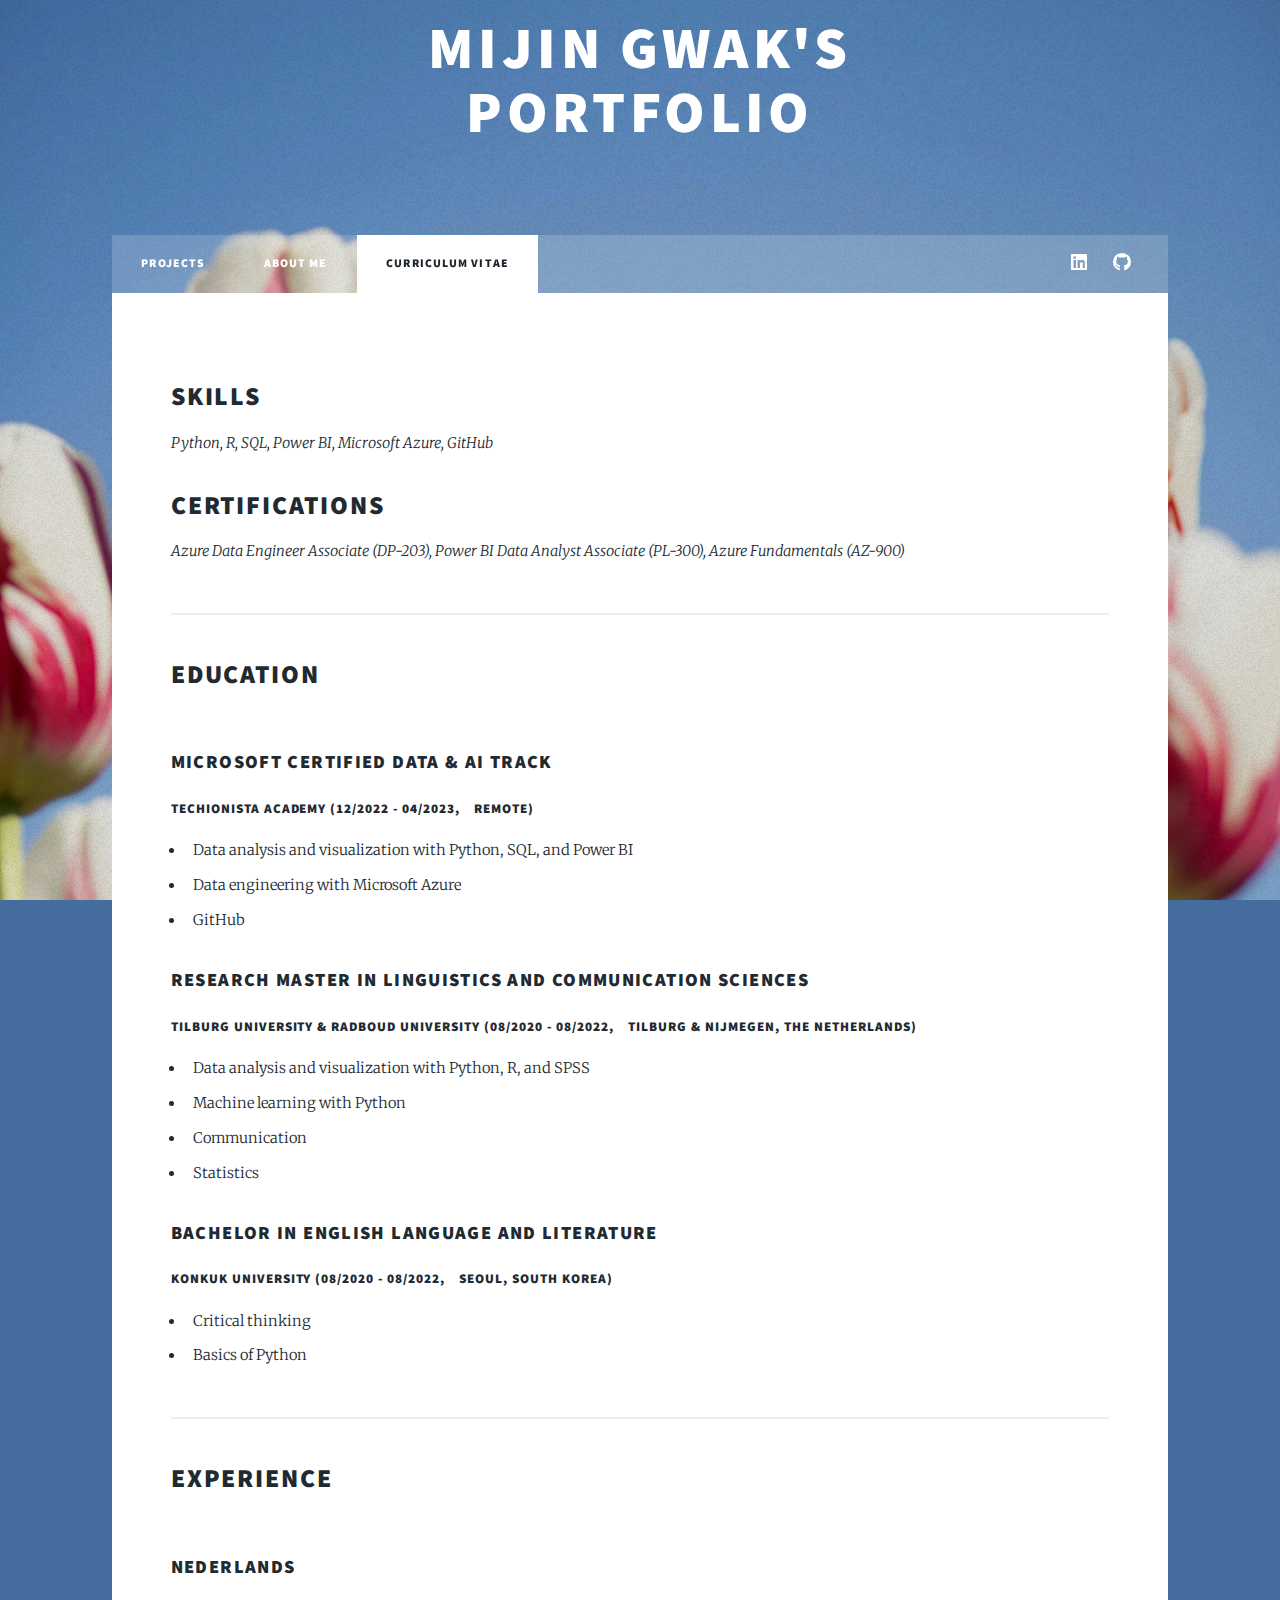
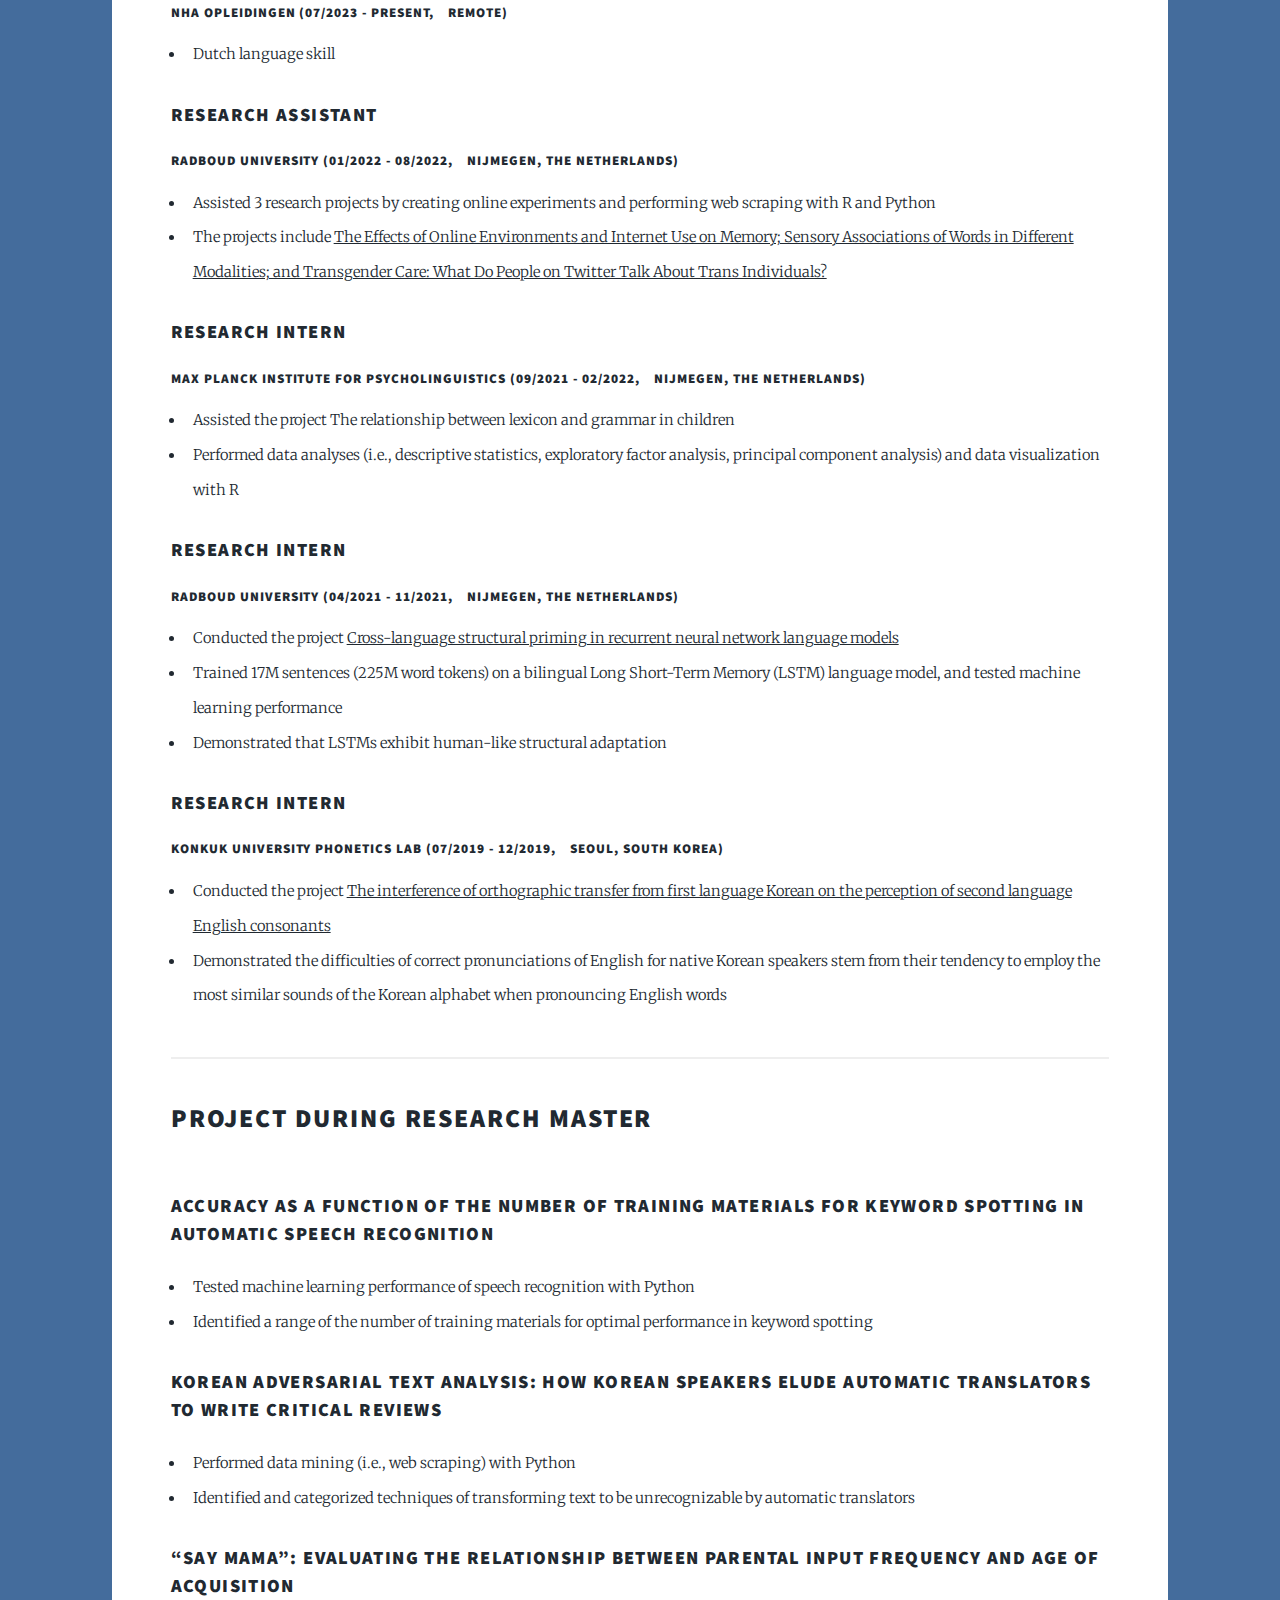
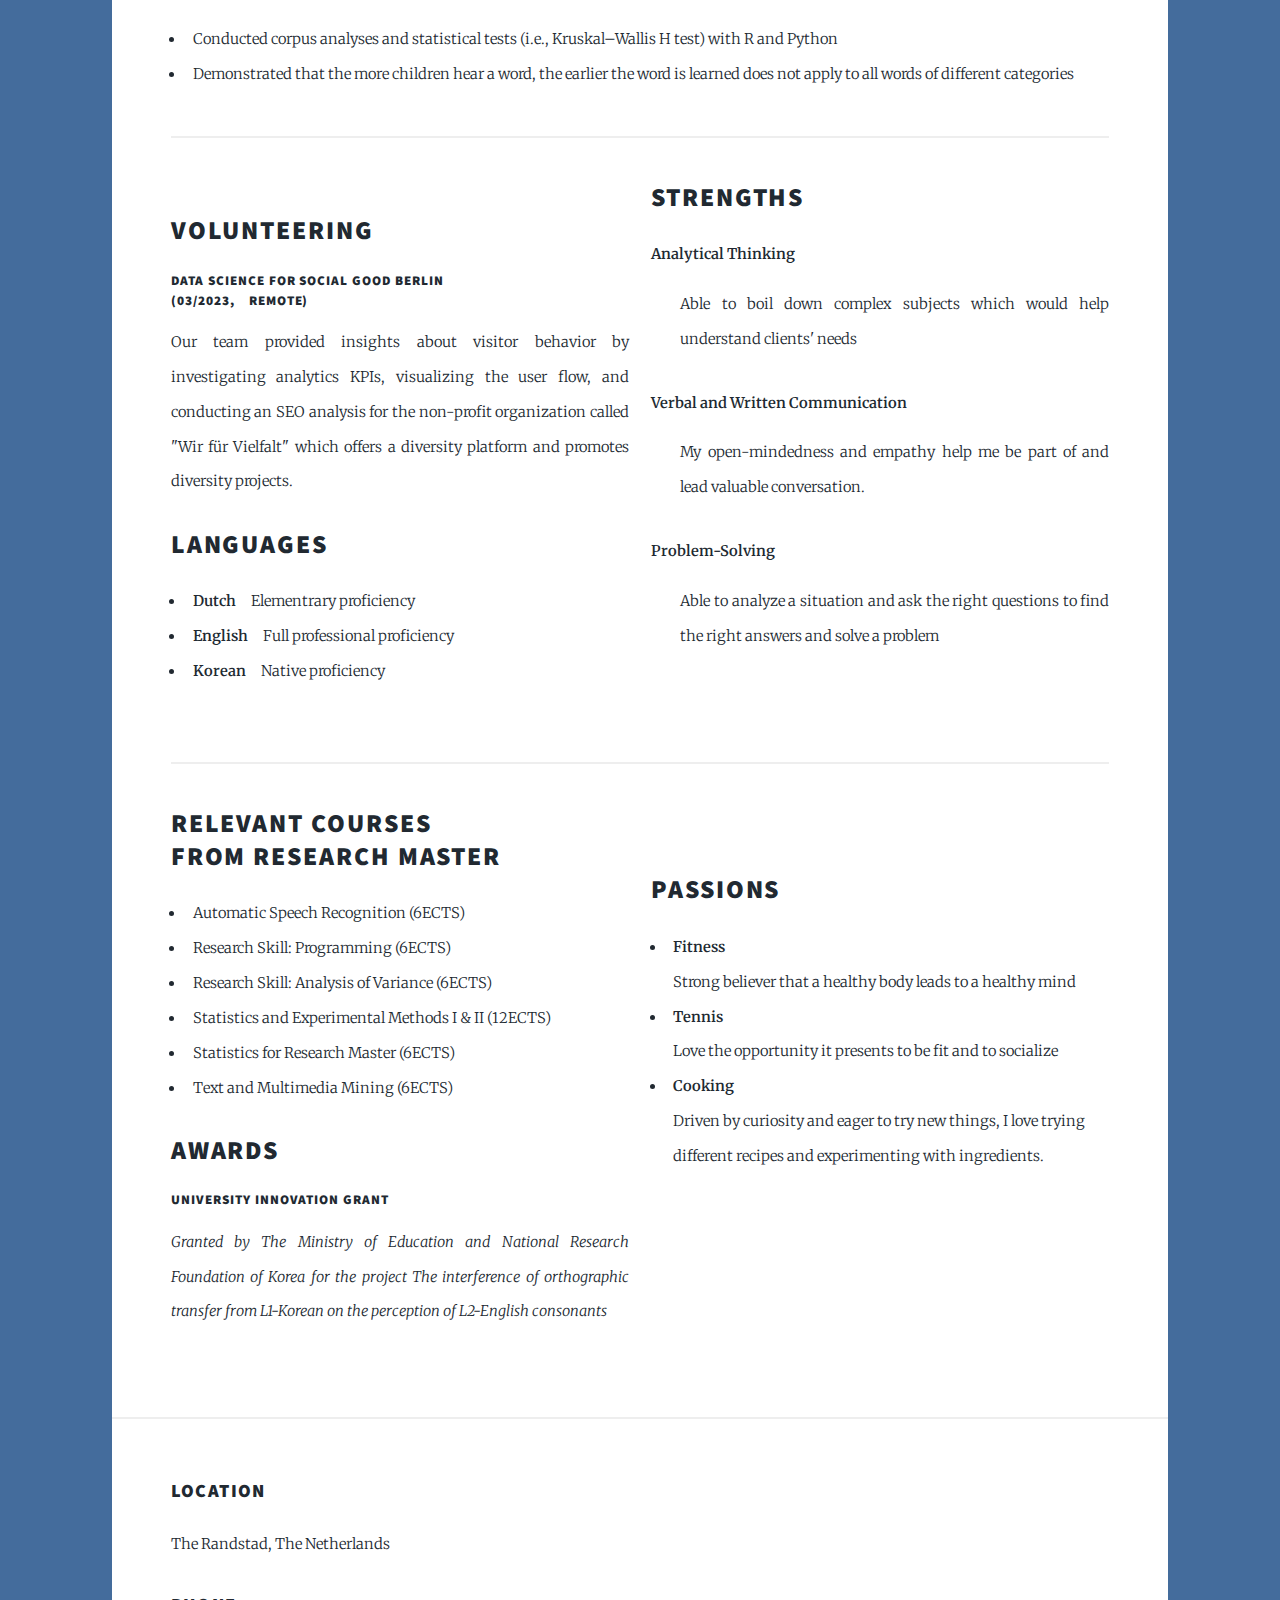
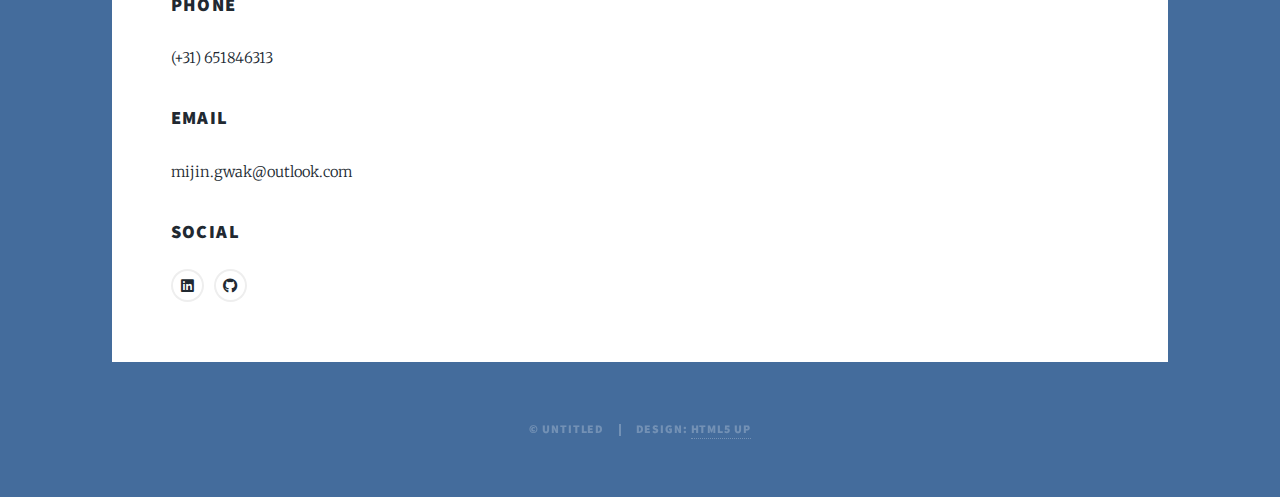
==== elements.html @ 2b6c0a08 "Update elements.html" ====
<!DOCTYPE HTML>
<!--
	Massively by HTML5 UP
	html5up.net | @ajlkn
	Free for personal and commercial use under the CCA 3.0 license (html5up.net/license)
-->
<html>
	<head>
		<title>Curriculum Vitae</title>
		<meta charset="utf-8" />
		<meta name="viewport" content="width=device-width, initial-scale=1, user-scalable=no" />
		<link rel="stylesheet" href="assets/css/main.css" />
		<noscript><link rel="stylesheet" href="assets/css/noscript.css" /></noscript>
	</head>
	<body class="is-preload">

		<!-- Wrapper -->
			<div id="wrapper" class="fade-in">

				<!-- Header -->
					<header id="header">
						<h1>Mijin Gwak's<br /> Portfolio</h1>
					</header>

				<!-- Nav -->
					<nav id="nav">
						<ul class="links">
							<li><a href="index.html">Projects</a></li>
							<li><a href="generic.html">About Me</a></li>
							<li class="active"><a href="elements.html">Curriculum Vitae</a></li>
						</ul>
						<ul class="icons">
							<li><a href="https://www.linkedin.com/in/mijin-gwak/" class="icon brands alt fa-linkedin"><span class="label">linkedin</span></a></li>
							<li><a href="https://github.com/mijin-gwak" class="icon brands fa-github"><span class="label">GitHub</span></a></li>
						</ul>
					</nav>

				<!-- Main -->
					<div id="main">

						<!-- Post -->
							<section class="post">

								<!-- Text stuff -->
									
								<header>
									<h2>Skills</h2>
									<p>Python, R, SQL, Power BI, Microsoft Azure, GitHub</p>
								</header>

								<header>
									<h2>Certifications</h2>
									<p>Azure Data Engineer Associate (DP-203), Power BI Data Analyst Associate (PL-300), Azure Fundamentals (AZ-900)</p>
								</header>

								<hr />

									<h2>Education</h2><br>
									
									<h3>Microsoft Certified Data & AI Track</h3>
									<h5>Techionista Academy (12/2022 - 04/2023,&emsp;Remote)</h5>
									<ul>
										<li>Data analysis and visualization with Python, SQL, and Power BI</li>
										<li>Data engineering with Microsoft Azure</li>
										<li>GitHub</li>
									</ul>

									<h3>Research Master in Linguistics and Communication Sciences</h3>
									<h5>Tilburg University & Radboud University (08/2020 - 08/2022,&emsp;Tilburg & Nijmegen, The Netherlands)</h5>
									<ul>
										<li>Data analysis and visualization with Python, R, and SPSS</li>
										<li>Machine learning with Python</li>
										<li>Communication</li>
										<li>Statistics</li>
									</ul>

									<h3>Bachelor in English Language and Literature</h3>
									<h5>Konkuk University (08/2020 - 08/2022,&emsp;Seoul, South Korea)</h5>
									<ul>
										<li>Critical thinking</li>
										<li>Basics of Python</li>
									</ul>
									<hr />

									<h2>Experience</h2><br>
									
									<h3>Nederlands</h3>
									<h5>NHA Opleidingen (07/2023 - Present,&emsp;Remote)</h5>
									<ul>
										<li>Dutch language skill</li>
									</ul>

									<h3>Research Assistant</h3>
									<h5>Radboud University (01/2022 - 08/2022,&emsp;Nijmegen, The Netherlands)</h5>
									<ul>
										<li>Assisted 3 research projects by creating online experiments and performing web scraping with R and Python</li>
										<li>The projects include <u>The Effects of Online Environments and Internet Use on Memory; Sensory Associations of Words in Different Modalities; and Transgender Care: What Do People on Twitter Talk About Trans Individuals?</u></li>
									</ul>

									<h3>Research Intern</h3>
									<h5>Max Planck Institute for Psycholinguistics (09/2021 - 02/2022,&emsp;Nijmegen, The Netherlands)</h5>
									<ul>
										<li>Assisted the project The relationship between lexicon and grammar in children</li>
										<li>Performed data analyses (i.e., descriptive statistics, exploratory factor analysis, principal component analysis) and data visualization with R</li>
									</ul>

									<h3>Research Intern</h3>
									<h5>Radboud University (04/2021 - 11/2021,&emsp;Nijmegen, The Netherlands)</h5>
									<ul>
										<li>Conducted the project <u>Cross-language structural priming in recurrent neural network language models</u></li>
										<li>Trained 17M sentences (225M word tokens) on a bilingual Long Short-Term Memory (LSTM) language model, and tested machine learning performance</li>
										<li>Demonstrated that LSTMs exhibit human-like structural adaptation</li>
									</ul>

									<h3>Research Intern</h3>
									<h5>Konkuk University Phonetics Lab (07/2019 - 12/2019,&emsp;Seoul, South Korea)</h5>
									<ul>
										<li>Conducted the project <u>The interference of orthographic transfer from first language Korean on the perception of second language English consonants</u></li>
										<li>Demonstrated the difficulties of correct pronunciations of English for native Korean speakers stem from their tendency to employ the most similar sounds of the Korean alphabet when pronouncing English words</li>
									</ul>

									<hr />

									<h2>Project during research master</h2><br>

									<h3>Accuracy as a function of the number of training materials for keyword spotting in automatic speech recognition</h3>
									<ul>
										<li>Tested machine learning performance of speech recognition with Python</li>
										<li>Identified a range of the number of training materials for optimal performance in keyword spotting</li>
									</ul>

									<h3>Korean adversarial text analysis: How Korean speakers elude automatic translators to write critical reviews</h3>
									<ul>
										<li>Performed data mining (i.e., web scraping) with Python</li>
										<li>Identified and categorized techniques of transforming text to be unrecognizable by automatic translators</li>
									</ul>

									<h3>“Say mama”: Evaluating the relationship between parental input frequency and age of acquisition</h3>
									<ul>
										<li>Conducted corpus analyses and statistical tests (i.e., Kruskal–Wallis H test) with R and Python</li>
										<li>Demonstrated that the more children hear a word, the earlier the word is learned does not apply to all words of different categories</li>
									</ul>

									<hr />
                                    <div class="row">
                                        <div class="col-6 col-12-small">
											<h2><br/>Volunteering</h2>
											<h5>Data Science for Social Good Berlin<br/>
												(03/2023,&emsp;Remote)</h5>
											<p>Our team provided insights about visitor behavior by investigating analytics KPIs, visualizing the user flow, and conducting an SEO analysis for the non-profit organization called "Wir für Vielfalt" which offers a diversity platform and promotes diversity projects.</p>
                                            
											<h2>Languages</h2>
                                            <ul class="alt">
                                                <li><strong>Dutch</strong>&emsp;Elementrary proficiency</li>
                                                <li><strong>English</strong>&emsp;Full professional proficiency</li>
                                                <li><strong>Korean</strong>&emsp;Native proficiency</li>
                                            </ul>
                                        </div>

                                            
                                        <div class="col-6 col-12-small">

                                            <h2>Strengths</h2>
                                    		<dl>
                                        		<dt>Analytical Thinking</dt>
                                        	<dd>
                                            	<p>Able to boil down complex subjects which would help understand clients' needs</p>
                                        	</dd>
                                        		<dt>Verbal and Written Communication</dt>
                                        	<dd>
                                            	<p>My open-mindedness and empathy help me be part of and lead valuable conversation.</p>
                                        	</dd>
                                        		<dt>Problem-Solving</dt>
                                        	<dd>
                                            	<p>Able to analyze a situation and ask the right questions to find the right answers and solve a problem</p>
                                        	</dd>
                                    	</dl>
                                        </div>
                                    </div>
                                    
                                    <hr />

								<!-- Lists -->
									<div class="row">
										<div class="col-6 col-12-small">

											<h2>Relevant courses<br/>from research master</h2>
											<ul>
												<li>Automatic Speech Recognition (6ECTS)</li>
												<li>Research Skill: Programming (6ECTS)</li>
												<li>Research Skill: Analysis of Variance (6ECTS)</li>
												<li>Statistics and Experimental Methods I & II (12ECTS)</li>
												<li>Statistics for Research Master (6ECTS)</li>
												<li>Text and Multimedia Mining (6ECTS)</li>
											</ul>

											<h2>Awards</h2>
											<header>
												<h5>University Innovation Grant</h5>
												<p>Granted by The Ministry of Education and National Research Foundation of Korea for the project The interference of orthographic transfer from L1-Korean on the perception of L2-English consonants</p>
											</header>

										</div>

										<div class="col-6 col-12-small">

											<h2><br/><br/>Passions</h2>
											<ul class="alt">
												<li><strong>Fitness</strong><br/>Strong believer that a healthy body leads to a healthy mind</li>
												<li><strong>Tennis</strong><br/>Love the opportunity it presents to be fit and to socialize</li>
												<li><strong>Cooking</strong><br/>Driven by curiosity and eager to try new things, I love trying different recipes and experimenting with ingredients.</li>
											</ul>											
										</div>
									</div>

								</section>

								<section class="split contact">
									<section class="alt">
										<h3>Location</h3>
										<p>The Randstad, The Netherlands</p>
									</section>
									<section>
										<h3>Phone</h3>
										<p>(+31) 651846313</p>
									</section>
									<section>
										<h3>Email</h3>
										<p>mijin.gwak@outlook.com</p>
									</section>
									<section>
										<h3>Social</h3>
										<ul class="icons alt">
											<li><a href="https://www.linkedin.com/in/mijin-gwak/" class="icon brands alt fa-linkedin"><span class="label">linkedin</span></a></li>
											<li><a href="https://github.com/mijin-gwak" class="icon brands alt fa-github"><span class="label">GitHub</span></a></li>
										</ul>
					</div>										

				<!-- Copyright -->
					<div id="copyright">
						<ul><li>&copy; Untitled</li><li>Design: <a href="https://html5up.net">HTML5 UP</a></li></ul>
					</div>

			</div>

		<!-- Scripts -->
			<script src="assets/js/jquery.min.js"></script>
			<script src="assets/js/jquery.scrollex.min.js"></script>
			<script src="assets/js/jquery.scrolly.min.js"></script>
			<script src="assets/js/browser.min.js"></script>
			<script src="assets/js/breakpoints.min.js"></script>
			<script src="assets/js/util.js"></script>
			<script src="assets/js/main.js"></script>

	</body>
</html>
---- assets/css/main.css ----
@import url(fontawesome-all.min.css);
@import url("https://fonts.googleapis.com/css?family=Merriweather:300,700,300italic,700italic|Source+Sans+Pro:900");

/*
	Massively by HTML5 UP
	html5up.net | @ajlkn
	Free for personal and commercial use under the CCA 3.0 license (html5up.net/license)
*/

html, body, div, span, applet, object,
iframe, h1, h2, h3, h4, h5, h6, p, blockquote,
pre, a, abbr, acronym, address, big, cite,
code, del, dfn, em, img, ins, kbd, q, s, samp,
small, strike, strong, sub, sup, tt, var, b,
u, i, center, dl, dt, dd, ol, ul, li, fieldset,
form, label, legend, table, caption, tbody,
tfoot, thead, tr, th, td, article, aside,
canvas, details, embed, figure, figcaption,
footer, header, hgroup, menu, nav, output, ruby,
section, summary, time, mark, audio, video {
	margin: 0;
	padding: 0;
	border: 0;
	font-size: 100%;
	font: inherit;
	vertical-align: baseline;}

article, aside, details, figcaption, figure,
footer, header, hgroup, menu, nav, section {
	display: block;}

body {
	line-height: 1;
}

ol, ul {
	list-style: none;
}

blockquote, q {
	quotes: none;
}

	blockquote:before, blockquote:after, q:before, q:after {
		content: '';
		content: none;
	}

table {
	border-collapse: collapse;
	border-spacing: 0;
}

body {
	-webkit-text-size-adjust: none;
}

mark {
	background-color: transparent;
	color: inherit;
}

input::-moz-focus-inner {
	border: 0;
	padding: 0;
}

input, select, textarea {
	-moz-appearance: none;
	-webkit-appearance: none;
	-ms-appearance: none;
	appearance: none;
}

/* Basic */

	@-ms-viewport {
		width: device-width;
	}

	body {
		-ms-overflow-style: scrollbar;
	}

	@media screen and (max-width: 480px) {

		html, body {
			min-width: 320px;
		}

	}

	html {
		box-sizing: border-box;
	}

	*, *:before, *:after {
		box-sizing: inherit;
	}

	body {
		background-color: #446c9c;
	}

		body.is-preload *, body.is-preload *:before, body.is-preload *:after {
			-moz-animation: none !important;
			-webkit-animation: none !important;
			-ms-animation: none !important;
			animation: none !important;
			-moz-transition: none !important;
			-webkit-transition: none !important;
			-ms-transition: none !important;
			transition: none !important;
		}

/* Type */

	html {
		font-size: 16pt;
	}

		@media screen and (max-width: 1680px) {

			html {
				font-size: 12pt;
			}

		}

		@media screen and (max-width: 1280px) {

			html {
				font-size: 11pt;
			}

		}

		@media screen and (max-width: 360px) {

			html {
				font-size: 10pt;
			}

		}

	body {
		color: #212931;
	}

	body, input, select, textarea {
		font-family: "Merriweather", Georgia, serif;
		font-weight: 300;
		font-size: 1rem;
		line-height: 2.375;
	}

	a {
		-moz-transition: color 0.2s ease-in-out, background-color 0.2s ease-in-out, border-color 0.2s ease-in-out, box-shadow 0.2s ease-in-out;
		-webkit-transition: color 0.2s ease-in-out, background-color 0.2s ease-in-out, border-color 0.2s ease-in-out, box-shadow 0.2s ease-in-out;
		-ms-transition: color 0.2s ease-in-out, background-color 0.2s ease-in-out, border-color 0.2s ease-in-out, box-shadow 0.2s ease-in-out;
		transition: color 0.2s ease-in-out, background-color 0.2s ease-in-out, border-color 0.2s ease-in-out, box-shadow 0.2s ease-in-out;
		border-bottom: dotted 1px;
		text-decoration: none;
	}

		a:hover {
			border-bottom-color: transparent;
		}

	strong, b {
		font-weight: 600;
	}

	em, i {
		font-style: italic;
	}

	p {
		text-align: justify;
		margin: 0 0 2rem 0;
	}

	h1, h2, h3, h4, h5, h6 {
		font-family: "Source Sans Pro", Helvetica, sans-serif;
		font-weight: 900;
		line-height: 1.5;
		letter-spacing: 0.075em;
		text-transform: uppercase;
		margin: 0 0 1rem 0;
	}

		h1 a, h2 a, h3 a, h4 a, h5 a, h6 a {
			border-bottom: 0;
			color: inherit;
			text-decoration: none;
		}

	h1 {
		font-size: 4rem;
		line-height: 1.1;
		margin: 0 0 2rem 0;
	}

	h2 {
		font-size: 1.75rem;
		line-height: 1.3;
		margin: 0 0 1.5rem 0;
	}

	h3 {
		font-size: 1.25rem;
		margin: 0 0 1.5rem 0;
	}

	h4 {
		font-size: 1rem;
	}

	h5 {
		font-size: 0.9rem;
	}

	h6 {
		font-size: 0.8rem;
	}

	sub {
		font-size: 0.8rem;
		position: relative;
		top: 0.5rem;
	}

	sup {
		font-size: 0.8rem;
		position: relative;
		top: -0.5rem;
	}

	blockquote {
		border-left: solid 4px;
		font-style: italic;
		margin: 0 0 2rem 0;
		padding: 0.5rem 0 0.5rem 2rem;
	}

	code {
		border: solid 2px;
		font-family: "Courier New", monospace;
		font-size: 0.9rem;
		margin: 0 0.25rem;
		padding: 0.25rem 0.65rem;
	}

	pre {
		-webkit-overflow-scrolling: touch;
		font-family: "Courier New", monospace;
		font-size: 0.9rem;
		margin: 0 0 2rem 0;
	}

		pre code {
			display: block;
			line-height: 1.75;
			padding: 1rem 1.5rem;
			overflow-x: auto;
		}

	hr {
		border: 0;
		border-bottom: solid 2px;
		margin: 3rem 0;
	}

		hr.major {
			margin: 5rem 0;
		}

	.align-left {
		text-align: left;
	}

	.align-center {
		text-align: center;
	}

	.align-right {
		text-align: right;
	}

	input, select, textarea {
		color: #212931;
	}

	a {
		color: #212931;
		border-bottom-color: rgba(33, 41, 49, 0.5);
	}

		a:hover {
			border-bottom-color: transparent;
			color: #4e7cb7 !important;
		}

	strong, b {
		color: #212931;
	}

	h1, h2, h3, h4, h5, h6 {
		color: #212931;
	}

	blockquote {
		border-left-color: #eeeeee;
	}

	code {
		background: rgba(220, 220, 220, 0.25);
		border-color: #eeeeee;
	}

	hr {
		border-bottom-color: #eeeeee;
	}

/* Row */

	.row {
		display: flex;
		flex-wrap: wrap;
		box-sizing: border-box;
		align-items: stretch;
	}

		.row > * {
			box-sizing: border-box;
		}

		.row.gtr-uniform > * > :last-child {
			margin-bottom: 0;
		}

		.row.aln-left {
			justify-content: flex-start;
		}

		.row.aln-center {
			justify-content: center;
		}

		.row.aln-right {
			justify-content: flex-end;
		}

		.row.aln-top {
			align-items: flex-start;
		}

		.row.aln-middle {
			align-items: center;
		}

		.row.aln-bottom {
			align-items: flex-end;
		}

		.row > .imp {
			order: -1;
		}

		.row > .col-1 {
			width: 8.33333%;
		}

		.row > .off-1 {
			margin-left: 8.33333%;
		}

		.row > .col-2 {
			width: 16.66667%;
		}

		.row > .off-2 {
			margin-left: 16.66667%;
		}

		.row > .col-3 {
			width: 25%;
		}

		.row > .off-3 {
			margin-left: 25%;
		}

		.row > .col-4 {
			width: 33.33333%;
		}

		.row > .off-4 {
			margin-left: 33.33333%;
		}

		.row > .col-5 {
			width: 41.66667%;
		}

		.row > .off-5 {
			margin-left: 41.66667%;
		}

		.row > .col-6 {
			width: 50%;
		}

		.row > .off-6 {
			margin-left: 50%;
		}

		.row > .col-7 {
			width: 58.33333%;
		}

		.row > .off-7 {
			margin-left: 58.33333%;
		}

		.row > .col-8 {
			width: 66.66667%;
		}

		.row > .off-8 {
			margin-left: 66.66667%;
		}

		.row > .col-9 {
			width: 75%;
		}

		.row > .off-9 {
			margin-left: 75%;
		}

		.row > .col-10 {
			width: 83.33333%;
		}

		.row > .off-10 {
			margin-left: 83.33333%;
		}

		.row > .col-11 {
			width: 91.66667%;
		}

		.row > .off-11 {
			margin-left: 91.66667%;
		}

		.row > .col-12 {
			width: 100%;
		}

		.row > .off-12 {
			margin-left: 100%;
		}

		.row.gtr-0 {
			margin-top: 0;
			margin-left: 0rem;
		}

			.row.gtr-0 > * {
				padding: 0 0 0 0rem;
			}

			.row.gtr-0.gtr-uniform {
				margin-top: 0rem;
			}

				.row.gtr-0.gtr-uniform > * {
					padding-top: 0rem;
				}

		.row.gtr-25 {
			margin-top: 0;
			margin-left: -0.375rem;
		}

			.row.gtr-25 > * {
				padding: 0 0 0 0.375rem;
			}

			.row.gtr-25.gtr-uniform {
				margin-top: -0.375rem;
			}

				.row.gtr-25.gtr-uniform > * {
					padding-top: 0.375rem;
				}

		.row.gtr-50 {
			margin-top: 0;
			margin-left: -0.75rem;
		}

			.row.gtr-50 > * {
				padding: 0 0 0 0.75rem;
			}

			.row.gtr-50.gtr-uniform {
				margin-top: -0.75rem;
			}

				.row.gtr-50.gtr-uniform > * {
					padding-top: 0.75rem;
				}

		.row {
			margin-top: 0;
			margin-left: -1.5rem;
		}

			.row > * {
				padding: 0 0 0 1.5rem;
			}

			.row.gtr-uniform {
				margin-top: -1.5rem;
			}

				.row.gtr-uniform > * {
					padding-top: 1.5rem;
				}

		.row.gtr-150 {
			margin-top: 0;
			margin-left: -2.25rem;
		}

			.row.gtr-150 > * {
				padding: 0 0 0 2.25rem;
			}

			.row.gtr-150.gtr-uniform {
				margin-top: -2.25rem;
			}

				.row.gtr-150.gtr-uniform > * {
					padding-top: 2.25rem;
				}

		.row.gtr-200 {
			margin-top: 0;
			margin-left: -3rem;
		}

			.row.gtr-200 > * {
				padding: 0 0 0 3rem;
			}

			.row.gtr-200.gtr-uniform {
				margin-top: -3rem;
			}

				.row.gtr-200.gtr-uniform > * {
					padding-top: 3rem;
				}

		@media screen and (max-width: 1680px) {

			.row {
				display: flex;
				flex-wrap: wrap;
				box-sizing: border-box;
				align-items: stretch;
			}

				.row > * {
					box-sizing: border-box;
				}

				.row.gtr-uniform > * > :last-child {
					margin-bottom: 0;
				}

				.row.aln-left {
					justify-content: flex-start;
				}

				.row.aln-center {
					justify-content: center;
				}

				.row.aln-right {
					justify-content: flex-end;
				}

				.row.aln-top {
					align-items: flex-start;
				}

				.row.aln-middle {
					align-items: center;
				}

				.row.aln-bottom {
					align-items: flex-end;
				}

				.row > .imp-xlarge {
					order: -1;
				}

				.row > .col-1-xlarge {
					width: 8.33333%;
				}

				.row > .off-1-xlarge {
					margin-left: 8.33333%;
				}

				.row > .col-2-xlarge {
					width: 16.66667%;
				}

				.row > .off-2-xlarge {
					margin-left: 16.66667%;
				}

				.row > .col-3-xlarge {
					width: 25%;
				}

				.row > .off-3-xlarge {
					margin-left: 25%;
				}

				.row > .col-4-xlarge {
					width: 33.33333%;
				}

				.row > .off-4-xlarge {
					margin-left: 33.33333%;
				}

				.row > .col-5-xlarge {
					width: 41.66667%;
				}

				.row > .off-5-xlarge {
					margin-left: 41.66667%;
				}

				.row > .col-6-xlarge {
					width: 50%;
				}

				.row > .off-6-xlarge {
					margin-left: 50%;
				}

				.row > .col-7-xlarge {
					width: 58.33333%;
				}

				.row > .off-7-xlarge {
					margin-left: 58.33333%;
				}

				.row > .col-8-xlarge {
					width: 66.66667%;
				}

				.row > .off-8-xlarge {
					margin-left: 66.66667%;
				}

				.row > .col-9-xlarge {
					width: 75%;
				}

				.row > .off-9-xlarge {
					margin-left: 75%;
				}

				.row > .col-10-xlarge {
					width: 83.33333%;
				}

				.row > .off-10-xlarge {
					margin-left: 83.33333%;
				}

				.row > .col-11-xlarge {
					width: 91.66667%;
				}

				.row > .off-11-xlarge {
					margin-left: 91.66667%;
				}

				.row > .col-12-xlarge {
					width: 100%;
				}

				.row > .off-12-xlarge {
					margin-left: 100%;
				}

				.row.gtr-0 {
					margin-top: 0;
					margin-left: 0rem;
				}

					.row.gtr-0 > * {
						padding: 0 0 0 0rem;
					}

					.row.gtr-0.gtr-uniform {
						margin-top: 0rem;
					}

						.row.gtr-0.gtr-uniform > * {
							padding-top: 0rem;
						}

				.row.gtr-25 {
					margin-top: 0;
					margin-left: -0.375rem;
				}

					.row.gtr-25 > * {
						padding: 0 0 0 0.375rem;
					}

					.row.gtr-25.gtr-uniform {
						margin-top: -0.375rem;
					}

						.row.gtr-25.gtr-uniform > * {
							padding-top: 0.375rem;
						}

				.row.gtr-50 {
					margin-top: 0;
					margin-left: -0.75rem;
				}

					.row.gtr-50 > * {
						padding: 0 0 0 0.75rem;
					}

					.row.gtr-50.gtr-uniform {
						margin-top: -0.75rem;
					}

						.row.gtr-50.gtr-uniform > * {
							padding-top: 0.75rem;
						}

				.row {
					margin-top: 0;
					margin-left: -1.5rem;
				}

					.row > * {
						padding: 0 0 0 1.5rem;
					}

					.row.gtr-uniform {
						margin-top: -1.5rem;
					}

						.row.gtr-uniform > * {
							padding-top: 1.5rem;
						}

				.row.gtr-150 {
					margin-top: 0;
					margin-left: -2.25rem;
				}

					.row.gtr-150 > * {
						padding: 0 0 0 2.25rem;
					}

					.row.gtr-150.gtr-uniform {
						margin-top: -2.25rem;
					}

						.row.gtr-150.gtr-uniform > * {
							padding-top: 2.25rem;
						}

				.row.gtr-200 {
					margin-top: 0;
					margin-left: -3rem;
				}

					.row.gtr-200 > * {
						padding: 0 0 0 3rem;
					}

					.row.gtr-200.gtr-uniform {
						margin-top: -3rem;
					}

						.row.gtr-200.gtr-uniform > * {
							padding-top: 3rem;
						}

		}

		@media screen and (max-width: 1280px) {

			.row {
				display: flex;
				flex-wrap: wrap;
				box-sizing: border-box;
				align-items: stretch;
			}

				.row > * {
					box-sizing: border-box;
				}

				.row.gtr-uniform > * > :last-child {
					margin-bottom: 0;
				}

				.row.aln-left {
					justify-content: flex-start;
				}

				.row.aln-center {
					justify-content: center;
				}

				.row.aln-right {
					justify-content: flex-end;
				}

				.row.aln-top {
					align-items: flex-start;
				}

				.row.aln-middle {
					align-items: center;
				}

				.row.aln-bottom {
					align-items: flex-end;
				}

				.row > .imp-large {
					order: -1;
				}

				.row > .col-1-large {
					width: 8.33333%;
				}

				.row > .off-1-large {
					margin-left: 8.33333%;
				}

				.row > .col-2-large {
					width: 16.66667%;
				}

				.row > .off-2-large {
					margin-left: 16.66667%;
				}

				.row > .col-3-large {
					width: 25%;
				}

				.row > .off-3-large {
					margin-left: 25%;
				}

				.row > .col-4-large {
					width: 33.33333%;
				}

				.row > .off-4-large {
					margin-left: 33.33333%;
				}

				.row > .col-5-large {
					width: 41.66667%;
				}

				.row > .off-5-large {
					margin-left: 41.66667%;
				}

				.row > .col-6-large {
					width: 50%;
				}

				.row > .off-6-large {
					margin-left: 50%;
				}

				.row > .col-7-large {
					width: 58.33333%;
				}

				.row > .off-7-large {
					margin-left: 58.33333%;
				}

				.row > .col-8-large {
					width: 66.66667%;
				}

				.row > .off-8-large {
					margin-left: 66.66667%;
				}

				.row > .col-9-large {
					width: 75%;
				}

				.row > .off-9-large {
					margin-left: 75%;
				}

				.row > .col-10-large {
					width: 83.33333%;
				}

				.row > .off-10-large {
					margin-left: 83.33333%;
				}

				.row > .col-11-large {
					width: 91.66667%;
				}

				.row > .off-11-large {
					margin-left: 91.66667%;
				}

				.row > .col-12-large {
					width: 100%;
				}

				.row > .off-12-large {
					margin-left: 100%;
				}

				.row.gtr-0 {
					margin-top: 0;
					margin-left: 0rem;
				}

					.row.gtr-0 > * {
						padding: 0 0 0 0rem;
					}

					.row.gtr-0.gtr-uniform {
						margin-top: 0rem;
					}

						.row.gtr-0.gtr-uniform > * {
							padding-top: 0rem;
						}

				.row.gtr-25 {
					margin-top: 0;
					margin-left: -0.375rem;
				}

					.row.gtr-25 > * {
						padding: 0 0 0 0.375rem;
					}

					.row.gtr-25.gtr-uniform {
						margin-top: -0.375rem;
					}

						.row.gtr-25.gtr-uniform > * {
							padding-top: 0.375rem;
						}

				.row.gtr-50 {
					margin-top: 0;
					margin-left: -0.75rem;
				}

					.row.gtr-50 > * {
						padding: 0 0 0 0.75rem;
					}

					.row.gtr-50.gtr-uniform {
						margin-top: -0.75rem;
					}

						.row.gtr-50.gtr-uniform > * {
							padding-top: 0.75rem;
						}

				.row {
					margin-top: 0;
					margin-left: -1.5rem;
				}

					.row > * {
						padding: 0 0 0 1.5rem;
					}

					.row.gtr-uniform {
						margin-top: -1.5rem;
					}

						.row.gtr-uniform > * {
							padding-top: 1.5rem;
						}

				.row.gtr-150 {
					margin-top: 0;
					margin-left: -2.25rem;
				}

					.row.gtr-150 > * {
						padding: 0 0 0 2.25rem;
					}

					.row.gtr-150.gtr-uniform {
						margin-top: -2.25rem;
					}

						.row.gtr-150.gtr-uniform > * {
							padding-top: 2.25rem;
						}

				.row.gtr-200 {
					margin-top: 0;
					margin-left: -3rem;
				}

					.row.gtr-200 > * {
						padding: 0 0 0 3rem;
					}

					.row.gtr-200.gtr-uniform {
						margin-top: -3rem;
					}

						.row.gtr-200.gtr-uniform > * {
							padding-top: 3rem;
						}

		}

		@media screen and (max-width: 980px) {

			.row {
				display: flex;
				flex-wrap: wrap;
				box-sizing: border-box;
				align-items: stretch;
			}

				.row > * {
					box-sizing: border-box;
				}

				.row.gtr-uniform > * > :last-child {
					margin-bottom: 0;
				}

				.row.aln-left {
					justify-content: flex-start;
				}

				.row.aln-center {
					justify-content: center;
				}

				.row.aln-right {
					justify-content: flex-end;
				}

				.row.aln-top {
					align-items: flex-start;
				}

				.row.aln-middle {
					align-items: center;
				}

				.row.aln-bottom {
					align-items: flex-end;
				}

				.row > .imp-medium {
					order: -1;
				}

				.row > .col-1-medium {
					width: 8.33333%;
				}

				.row > .off-1-medium {
					margin-left: 8.33333%;
				}

				.row > .col-2-medium {
					width: 16.66667%;
				}

				.row > .off-2-medium {
					margin-left: 16.66667%;
				}

				.row > .col-3-medium {
					width: 25%;
				}

				.row > .off-3-medium {
					margin-left: 25%;
				}

				.row > .col-4-medium {
					width: 33.33333%;
				}

				.row > .off-4-medium {
					margin-left: 33.33333%;
				}

				.row > .col-5-medium {
					width: 41.66667%;
				}

				.row > .off-5-medium {
					margin-left: 41.66667%;
				}

				.row > .col-6-medium {
					width: 50%;
				}

				.row > .off-6-medium {
					margin-left: 50%;
				}

				.row > .col-7-medium {
					width: 58.33333%;
				}

				.row > .off-7-medium {
					margin-left: 58.33333%;
				}

				.row > .col-8-medium {
					width: 66.66667%;
				}

				.row > .off-8-medium {
					margin-left: 66.66667%;
				}

				.row > .col-9-medium {
					width: 75%;
				}

				.row > .off-9-medium {
					margin-left: 75%;
				}

				.row > .col-10-medium {
					width: 83.33333%;
				}

				.row > .off-10-medium {
					margin-left: 83.33333%;
				}

				.row > .col-11-medium {
					width: 91.66667%;
				}

				.row > .off-11-medium {
					margin-left: 91.66667%;
				}

				.row > .col-12-medium {
					width: 100%;
				}

				.row > .off-12-medium {
					margin-left: 100%;
				}

				.row.gtr-0 {
					margin-top: 0;
					margin-left: 0rem;
				}

					.row.gtr-0 > * {
						padding: 0 0 0 0rem;
					}

					.row.gtr-0.gtr-uniform {
						margin-top: 0rem;
					}

						.row.gtr-0.gtr-uniform > * {
							padding-top: 0rem;
						}

				.row.gtr-25 {
					margin-top: 0;
					margin-left: -0.375rem;
				}

					.row.gtr-25 > * {
						padding: 0 0 0 0.375rem;
					}

					.row.gtr-25.gtr-uniform {
						margin-top: -0.375rem;
					}

						.row.gtr-25.gtr-uniform > * {
							padding-top: 0.375rem;
						}

				.row.gtr-50 {
					margin-top: 0;
					margin-left: -0.75rem;
				}

					.row.gtr-50 > * {
						padding: 0 0 0 0.75rem;
					}

					.row.gtr-50.gtr-uniform {
						margin-top: -0.75rem;
					}

						.row.gtr-50.gtr-uniform > * {
							padding-top: 0.75rem;
						}

				.row {
					margin-top: 0;
					margin-left: -1.5rem;
				}

					.row > * {
						padding: 0 0 0 1.5rem;
					}

					.row.gtr-uniform {
						margin-top: -1.5rem;
					}

						.row.gtr-uniform > * {
							padding-top: 1.5rem;
						}

				.row.gtr-150 {
					margin-top: 0;
					margin-left: -2.25rem;
				}

					.row.gtr-150 > * {
						padding: 0 0 0 2.25rem;
					}

					.row.gtr-150.gtr-uniform {
						margin-top: -2.25rem;
					}

						.row.gtr-150.gtr-uniform > * {
							padding-top: 2.25rem;
						}

				.row.gtr-200 {
					margin-top: 0;
					margin-left: -3rem;
				}

					.row.gtr-200 > * {
						padding: 0 0 0 3rem;
					}

					.row.gtr-200.gtr-uniform {
						margin-top: -3rem;
					}

						.row.gtr-200.gtr-uniform > * {
							padding-top: 3rem;
						}

		}

		@media screen and (max-width: 736px) {

			.row {
				display: flex;
				flex-wrap: wrap;
				box-sizing: border-box;
				align-items: stretch;
			}

				.row > * {
					box-sizing: border-box;
				}

				.row.gtr-uniform > * > :last-child {
					margin-bottom: 0;
				}

				.row.aln-left {
					justify-content: flex-start;
				}

				.row.aln-center {
					justify-content: center;
				}

				.row.aln-right {
					justify-content: flex-end;
				}

				.row.aln-top {
					align-items: flex-start;
				}

				.row.aln-middle {
					align-items: center;
				}

				.row.aln-bottom {
					align-items: flex-end;
				}

				.row > .imp-small {
					order: -1;
				}

				.row > .col-1-small {
					width: 8.33333%;
				}

				.row > .off-1-small {
					margin-left: 8.33333%;
				}

				.row > .col-2-small {
					width: 16.66667%;
				}

				.row > .off-2-small {
					margin-left: 16.66667%;
				}

				.row > .col-3-small {
					width: 25%;
				}

				.row > .off-3-small {
					margin-left: 25%;
				}

				.row > .col-4-small {
					width: 33.33333%;
				}

				.row > .off-4-small {
					margin-left: 33.33333%;
				}

				.row > .col-5-small {
					width: 41.66667%;
				}

				.row > .off-5-small {
					margin-left: 41.66667%;
				}

				.row > .col-6-small {
					width: 50%;
				}

				.row > .off-6-small {
					margin-left: 50%;
				}

				.row > .col-7-small {
					width: 58.33333%;
				}

				.row > .off-7-small {
					margin-left: 58.33333%;
				}

				.row > .col-8-small {
					width: 66.66667%;
				}

				.row > .off-8-small {
					margin-left: 66.66667%;
				}

				.row > .col-9-small {
					width: 75%;
				}

				.row > .off-9-small {
					margin-left: 75%;
				}

				.row > .col-10-small {
					width: 83.33333%;
				}

				.row > .off-10-small {
					margin-left: 83.33333%;
				}

				.row > .col-11-small {
					width: 91.66667%;
				}

				.row > .off-11-small {
					margin-left: 91.66667%;
				}

				.row > .col-12-small {
					width: 100%;
				}

				.row > .off-12-small {
					margin-left: 100%;
				}

				.row.gtr-0 {
					margin-top: 0;
					margin-left: 0rem;
				}

					.row.gtr-0 > * {
						padding: 0 0 0 0rem;
					}

					.row.gtr-0.gtr-uniform {
						margin-top: 0rem;
					}

						.row.gtr-0.gtr-uniform > * {
							padding-top: 0rem;
						}

				.row.gtr-25 {
					margin-top: 0;
					margin-left: -0.375rem;
				}

					.row.gtr-25 > * {
						padding: 0 0 0 0.375rem;
					}

					.row.gtr-25.gtr-uniform {
						margin-top: -0.375rem;
					}

						.row.gtr-25.gtr-uniform > * {
							padding-top: 0.375rem;
						}

				.row.gtr-50 {
					margin-top: 0;
					margin-left: -0.75rem;
				}

					.row.gtr-50 > * {
						padding: 0 0 0 0.75rem;
					}

					.row.gtr-50.gtr-uniform {
						margin-top: -0.75rem;
					}

						.row.gtr-50.gtr-uniform > * {
							padding-top: 0.75rem;
						}

				.row {
					margin-top: 0;
					margin-left: -1.5rem;
				}

					.row > * {
						padding: 0 0 0 1.5rem;
					}

					.row.gtr-uniform {
						margin-top: -1.5rem;
					}

						.row.gtr-uniform > * {
							padding-top: 1.5rem;
						}

				.row.gtr-150 {
					margin-top: 0;
					margin-left: -2.25rem;
				}

					.row.gtr-150 > * {
						padding: 0 0 0 2.25rem;
					}

					.row.gtr-150.gtr-uniform {
						margin-top: -2.25rem;
					}

						.row.gtr-150.gtr-uniform > * {
							padding-top: 2.25rem;
						}

				.row.gtr-200 {
					margin-top: 0;
					margin-left: -3rem;
				}

					.row.gtr-200 > * {
						padding: 0 0 0 3rem;
					}

					.row.gtr-200.gtr-uniform {
						margin-top: -3rem;
					}

						.row.gtr-200.gtr-uniform > * {
							padding-top: 3rem;
						}

		}

		@media screen and (max-width: 480px) {

			.row {
				display: flex;
				flex-wrap: wrap;
				box-sizing: border-box;
				align-items: stretch;
			}

				.row > * {
					box-sizing: border-box;
				}

				.row.gtr-uniform > * > :last-child {
					margin-bottom: 0;
				}

				.row.aln-left {
					justify-content: flex-start;
				}

				.row.aln-center {
					justify-content: center;
				}

				.row.aln-right {
					justify-content: flex-end;
				}

				.row.aln-top {
					align-items: flex-start;
				}

				.row.aln-middle {
					align-items: center;
				}

				.row.aln-bottom {
					align-items: flex-end;
				}

				.row > .imp-xsmall {
					order: -1;
				}

				.row > .col-1-xsmall {
					width: 8.33333%;
				}

				.row > .off-1-xsmall {
					margin-left: 8.33333%;
				}

				.row > .col-2-xsmall {
					width: 16.66667%;
				}

				.row > .off-2-xsmall {
					margin-left: 16.66667%;
				}

				.row > .col-3-xsmall {
					width: 25%;
				}

				.row > .off-3-xsmall {
					margin-left: 25%;
				}

				.row > .col-4-xsmall {
					width: 33.33333%;
				}

				.row > .off-4-xsmall {
					margin-left: 33.33333%;
				}

				.row > .col-5-xsmall {
					width: 41.66667%;
				}

				.row > .off-5-xsmall {
					margin-left: 41.66667%;
				}

				.row > .col-6-xsmall {
					width: 50%;
				}

				.row > .off-6-xsmall {
					margin-left: 50%;
				}

				.row > .col-7-xsmall {
					width: 58.33333%;
				}

				.row > .off-7-xsmall {
					margin-left: 58.33333%;
				}

				.row > .col-8-xsmall {
					width: 66.66667%;
				}

				.row > .off-8-xsmall {
					margin-left: 66.66667%;
				}

				.row > .col-9-xsmall {
					width: 75%;
				}

				.row > .off-9-xsmall {
					margin-left: 75%;
				}

				.row > .col-10-xsmall {
					width: 83.33333%;
				}

				.row > .off-10-xsmall {
					margin-left: 83.33333%;
				}

				.row > .col-11-xsmall {
					width: 91.66667%;
				}

				.row > .off-11-xsmall {
					margin-left: 91.66667%;
				}

				.row > .col-12-xsmall {
					width: 100%;
				}

				.row > .off-12-xsmall {
					margin-left: 100%;
				}

				.row.gtr-0 {
					margin-top: 0;
					margin-left: 0rem;
				}

					.row.gtr-0 > * {
						padding: 0 0 0 0rem;
					}

					.row.gtr-0.gtr-uniform {
						margin-top: 0rem;
					}

						.row.gtr-0.gtr-uniform > * {
							padding-top: 0rem;
						}

				.row.gtr-25 {
					margin-top: 0;
					margin-left: -0.375rem;
				}

					.row.gtr-25 > * {
						padding: 0 0 0 0.375rem;
					}

					.row.gtr-25.gtr-uniform {
						margin-top: -0.375rem;
					}

						.row.gtr-25.gtr-uniform > * {
							padding-top: 0.375rem;
						}

				.row.gtr-50 {
					margin-top: 0;
					margin-left: -0.75rem;
				}

					.row.gtr-50 > * {
						padding: 0 0 0 0.75rem;
					}

					.row.gtr-50.gtr-uniform {
						margin-top: -0.75rem;
					}

						.row.gtr-50.gtr-uniform > * {
							padding-top: 0.75rem;
						}

				.row {
					margin-top: 0;
					margin-left: -1.5rem;
				}

					.row > * {
						padding: 0 0 0 1.5rem;
					}

					.row.gtr-uniform {
						margin-top: -1.5rem;
					}

						.row.gtr-uniform > * {
							padding-top: 1.5rem;
						}

				.row.gtr-150 {
					margin-top: 0;
					margin-left: -2.25rem;
				}

					.row.gtr-150 > * {
						padding: 0 0 0 2.25rem;
					}

					.row.gtr-150.gtr-uniform {
						margin-top: -2.25rem;
					}

						.row.gtr-150.gtr-uniform > * {
							padding-top: 2.25rem;
						}

				.row.gtr-200 {
					margin-top: 0;
					margin-left: -3rem;
				}

					.row.gtr-200 > * {
						padding: 0 0 0 3rem;
					}

					.row.gtr-200.gtr-uniform {
						margin-top: -3rem;
					}

						.row.gtr-200.gtr-uniform > * {
							padding-top: 3rem;
						}

		}

		@media screen and (max-width: 360px) {

			.row {
				display: flex;
				flex-wrap: wrap;
				box-sizing: border-box;
				align-items: stretch;
			}

				.row > * {
					box-sizing: border-box;
				}

				.row.gtr-uniform > * > :last-child {
					margin-bottom: 0;
				}

				.row.aln-left {
					justify-content: flex-start;
				}

				.row.aln-center {
					justify-content: center;
				}

				.row.aln-right {
					justify-content: flex-end;
				}

				.row.aln-top {
					align-items: flex-start;
				}

				.row.aln-middle {
					align-items: center;
				}

				.row.aln-bottom {
					align-items: flex-end;
				}

				.row > .imp-xxsmall {
					order: -1;
				}

				.row > .col-1-xxsmall {
					width: 8.33333%;
				}

				.row > .off-1-xxsmall {
					margin-left: 8.33333%;
				}

				.row > .col-2-xxsmall {
					width: 16.66667%;
				}

				.row > .off-2-xxsmall {
					margin-left: 16.66667%;
				}

				.row > .col-3-xxsmall {
					width: 25%;
				}

				.row > .off-3-xxsmall {
					margin-left: 25%;
				}

				.row > .col-4-xxsmall {
					width: 33.33333%;
				}

				.row > .off-4-xxsmall {
					margin-left: 33.33333%;
				}

				.row > .col-5-xxsmall {
					width: 41.66667%;
				}

				.row > .off-5-xxsmall {
					margin-left: 41.66667%;
				}

				.row > .col-6-xxsmall {
					width: 50%;
				}

				.row > .off-6-xxsmall {
					margin-left: 50%;
				}

				.row > .col-7-xxsmall {
					width: 58.33333%;
				}

				.row > .off-7-xxsmall {
					margin-left: 58.33333%;
				}

				.row > .col-8-xxsmall {
					width: 66.66667%;
				}

				.row > .off-8-xxsmall {
					margin-left: 66.66667%;
				}

				.row > .col-9-xxsmall {
					width: 75%;
				}

				.row > .off-9-xxsmall {
					margin-left: 75%;
				}

				.row > .col-10-xxsmall {
					width: 83.33333%;
				}

				.row > .off-10-xxsmall {
					margin-left: 83.33333%;
				}

				.row > .col-11-xxsmall {
					width: 91.66667%;
				}

				.row > .off-11-xxsmall {
					margin-left: 91.66667%;
				}

				.row > .col-12-xxsmall {
					width: 100%;
				}

				.row > .off-12-xxsmall {
					margin-left: 100%;
				}

				.row.gtr-0 {
					margin-top: 0;
					margin-left: 0rem;
				}

					.row.gtr-0 > * {
						padding: 0 0 0 0rem;
					}

					.row.gtr-0.gtr-uniform {
						margin-top: 0rem;
					}

						.row.gtr-0.gtr-uniform > * {
							padding-top: 0rem;
						}

				.row.gtr-25 {
					margin-top: 0;
					margin-left: -0.375rem;
				}

					.row.gtr-25 > * {
						padding: 0 0 0 0.375rem;
					}

					.row.gtr-25.gtr-uniform {
						margin-top: -0.375rem;
					}

						.row.gtr-25.gtr-uniform > * {
							padding-top: 0.375rem;
						}

				.row.gtr-50 {
					margin-top: 0;
					margin-left: -0.75rem;
				}

					.row.gtr-50 > * {
						padding: 0 0 0 0.75rem;
					}

					.row.gtr-50.gtr-uniform {
						margin-top: -0.75rem;
					}

						.row.gtr-50.gtr-uniform > * {
							padding-top: 0.75rem;
						}

				.row {
					margin-top: 0;
					margin-left: -1.5rem;
				}

					.row > * {
						padding: 0 0 0 1.5rem;
					}

					.row.gtr-uniform {
						margin-top: -1.5rem;
					}

						.row.gtr-uniform > * {
							padding-top: 1.5rem;
						}

				.row.gtr-150 {
					margin-top: 0;
					margin-left: -2.25rem;
				}

					.row.gtr-150 > * {
						padding: 0 0 0 2.25rem;
					}

					.row.gtr-150.gtr-uniform {
						margin-top: -2.25rem;
					}

						.row.gtr-150.gtr-uniform > * {
							padding-top: 2.25rem;
						}

				.row.gtr-200 {
					margin-top: 0;
					margin-left: -3rem;
				}

					.row.gtr-200 > * {
						padding: 0 0 0 3rem;
					}

					.row.gtr-200.gtr-uniform {
						margin-top: -3rem;
					}

						.row.gtr-200.gtr-uniform > * {
							padding-top: 3rem;
						}

		}

/* Box */

	.box {
		border: solid 2px;
		margin-bottom: 2rem;
		padding: 1.5rem;
	}

		.box > :last-child,
		.box > :last-child > :last-child,
		.box > :last-child > :last-child > :last-child {
			margin-bottom: 0;
		}

		.box.alt {
			border: 0;
			border-radius: 0;
			padding: 0;
		}

	.box {
		border-color: #eeeeee;
	}

/* Button */

	input[type="submit"],
	input[type="reset"],
	input[type="button"],
	button,
	.button {
		-moz-appearance: none;
		-webkit-appearance: none;
		-ms-appearance: none;
		appearance: none;
		-moz-transition: background-color 0.2s ease-in-out, box-shadow 0.2s ease-in-out, color 0.2s ease-in-out;
		-webkit-transition: background-color 0.2s ease-in-out, box-shadow 0.2s ease-in-out, color 0.2s ease-in-out;
		-ms-transition: background-color 0.2s ease-in-out, box-shadow 0.2s ease-in-out, color 0.2s ease-in-out;
		transition: background-color 0.2s ease-in-out, box-shadow 0.2s ease-in-out, color 0.2s ease-in-out;
		border: 0;
		border-radius: 0;
		cursor: pointer;
		display: inline-block;
		font-family: "Source Sans Pro", Helvetica, sans-serif;
		font-size: 0.8rem;
		font-weight: 900;
		letter-spacing: 0.075em;
		height: 3rem;
		line-height: 3rem;
		padding: 0 2rem;
		text-align: center;
		text-decoration: none;
		text-transform: uppercase;
		white-space: nowrap;
	}

		input[type="submit"].icon:before,
		input[type="reset"].icon:before,
		input[type="button"].icon:before,
		button.icon:before,
		.button.icon:before {
			margin-right: 0.5rem;
		}

		input[type="submit"].icon.solo,
		input[type="reset"].icon.solo,
		input[type="button"].icon.solo,
		button.icon.solo,
		.button.icon.solo {
			position: relative;
			width: 4rem;
			height: 4rem;
			line-height: 4rem;
			border-radius: 4rem;
			text-indent: 4rem;
			overflow: hidden;
			padding: 0;
			white-space: nowrap;
		}

			input[type="submit"].icon.solo:before,
			input[type="reset"].icon.solo:before,
			input[type="button"].icon.solo:before,
			button.icon.solo:before,
			.button.icon.solo:before {
				position: absolute;
				display: block;
				top: 0;
				left: 0;
				width: inherit;
				height: inherit;
				line-height: inherit;
				font-size: 1.25rem;
				margin-right: 0;
				text-align: center;
				text-indent: 0;
			}

		input[type="submit"].fit,
		input[type="reset"].fit,
		input[type="button"].fit,
		button.fit,
		.button.fit {
			width: 100%;
		}

		input[type="submit"].small,
		input[type="reset"].small,
		input[type="button"].small,
		button.small,
		.button.small {
			font-size: 0.7rem;
			height: 2.5rem;
			line-height: 2.5rem;
			padding: 0 1.5rem;
		}

		input[type="submit"].large,
		input[type="reset"].large,
		input[type="button"].large,
		button.large,
		.button.large {
			font-size: 0.9rem;
			height: 3.5rem;
			line-height: 3.5rem;
			padding: 0 2.75rem;
		}

		@media screen and (max-width: 980px) {

			input[type="submit"],
			input[type="reset"],
			input[type="button"],
			button,
			.button {
				font-size: 0.9rem;
				height: 3.25rem;
				line-height: 3.25rem;
			}

				input[type="submit"].large,
				input[type="reset"].large,
				input[type="button"].large,
				button.large,
				.button.large {
					font-size: 1rem;
					height: 3.75rem;
					line-height: 3.75rem;
				}

		}

		input[type="submit"].disabled, input[type="submit"]:disabled,
		input[type="reset"].disabled,
		input[type="reset"]:disabled,
		input[type="button"].disabled,
		input[type="button"]:disabled,
		button.disabled,
		button:disabled,
		.button.disabled,
		.button:disabled {
			pointer-events: none;
			opacity: 0.25;
		}

	input[type="submit"],
	input[type="reset"],
	input[type="button"],
	button,
	.button {
		background-color: transparent;
		box-shadow: inset 0 0 0 2px #212931;
		color: #212931 !important;
	}

		input[type="submit"]:hover,
		input[type="reset"]:hover,
		input[type="button"]:hover,
		button:hover,
		.button:hover {
			box-shadow: inset 0 0 0 2px #4e7cb7;
			color: #4e7cb7 !important;
		}

		input[type="submit"].primary,
		input[type="reset"].primary,
		input[type="button"].primary,
		button.primary,
		.button.primary {
			background-color: #212931;
			box-shadow: none;
			color: #ffffff !important;
		}

			input[type="submit"].primary:hover,
			input[type="reset"].primary:hover,
			input[type="button"].primary:hover,
			button.primary:hover,
			.button.primary:hover {
				background-color: #4e7cb7;
			}

/* Form */

	form {
		margin: 0 0 2rem 0;
	}

		form > :last-child {
			margin-bottom: 0;
		}

		form > .fields {
			display: -moz-flex;
			display: -webkit-flex;
			display: -ms-flex;
			display: flex;
			-moz-flex-wrap: wrap;
			-webkit-flex-wrap: wrap;
			-ms-flex-wrap: wrap;
			flex-wrap: wrap;
			width: calc(100% + 3rem);
			margin: -1.5rem 0 2rem -1.5rem;
		}

			form > .fields > .field {
				-moz-flex-grow: 0;
				-webkit-flex-grow: 0;
				-ms-flex-grow: 0;
				flex-grow: 0;
				-moz-flex-shrink: 0;
				-webkit-flex-shrink: 0;
				-ms-flex-shrink: 0;
				flex-shrink: 0;
				padding: 1.5rem 0 0 1.5rem;
				width: calc(100% - 1.5rem);
			}

				form > .fields > .field.half {
					width: calc(50% - 0.75rem);
				}

				form > .fields > .field.third {
					width: calc(100%/3 - 0.5rem);
				}

				form > .fields > .field.quarter {
					width: calc(25% - 0.375rem);
				}

		@media screen and (max-width: 480px) {

			form > .fields {
				width: calc(100% + 3rem);
				margin: -1.5rem 0 2rem -1.5rem;
			}

				form > .fields > .field {
					padding: 1.5rem 0 0 1.5rem;
					width: calc(100% - 1.5rem);
				}

					form > .fields > .field.half {
						width: calc(100% - 1.5rem);
					}

					form > .fields > .field.third {
						width: calc(100% - 1.5rem);
					}

					form > .fields > .field.quarter {
						width: calc(100% - 1.5rem);
					}

		}

	label {
		display: block;
		font-family: "Source Sans Pro", Helvetica, sans-serif;
		font-weight: 900;
		line-height: 1.5;
		letter-spacing: 0.075em;
		font-size: 0.8rem;
		text-transform: uppercase;
		margin: 0 0 0.75rem 0;
	}

		@media screen and (max-width: 980px) {

			label {
				font-size: 0.9rem;
			}

		}

	input[type="text"],
	input[type="password"],
	input[type="email"],
	select,
	textarea {
		-moz-appearance: none;
		-webkit-appearance: none;
		-ms-appearance: none;
		appearance: none;
		background: transparent;
		border-radius: 0;
		border: solid 2px;
		color: inherit;
		display: block;
		outline: 0;
		padding: 0 1rem;
		text-decoration: none;
		width: 100%;
	}

		input[type="text"]:invalid,
		input[type="password"]:invalid,
		input[type="email"]:invalid,
		select:invalid,
		textarea:invalid {
			box-shadow: none;
		}

	select {
		background-size: 1.25rem;
		background-repeat: no-repeat;
		background-position: calc(100% - 1rem) center;
		height: 3rem;
		padding-right: 3rem;
		text-overflow: ellipsis;
	}

		select:focus::-ms-value {
			background-color: transparent;
		}

		select::-ms-expand {
			display: none;
		}

	input[type="text"],
	input[type="password"],
	input[type="email"],
	select {
		height: 3rem;
	}

	textarea {
		padding: 0.75rem 1rem;
	}

	input[type="checkbox"],
	input[type="radio"] {
		-moz-appearance: none;
		-webkit-appearance: none;
		-ms-appearance: none;
		appearance: none;
		display: block;
		float: left;
		margin-right: -2rem;
		opacity: 0;
		width: 1rem;
		z-index: -1;
	}

		input[type="checkbox"] + label,
		input[type="radio"] + label {
			text-decoration: none;
			cursor: pointer;
			display: inline-block;
			font-size: 1rem;
			letter-spacing: 0;
			font-family: "Merriweather", Georgia, serif;
			text-transform: none;
			font-weight: 300;
			padding-left: 2.8rem;
			padding-right: 1rem;
			position: relative;
		}

			input[type="checkbox"] + label:before,
			input[type="radio"] + label:before {
				-moz-osx-font-smoothing: grayscale;
				-webkit-font-smoothing: antialiased;
				display: inline-block;
				font-style: normal;
				font-variant: normal;
				text-rendering: auto;
				line-height: 1;
				text-transform: none !important;
				font-family: 'Font Awesome 5 Free';
				font-weight: 900;
			}

			input[type="checkbox"] + label:before,
			input[type="radio"] + label:before {
				border-radius: 0;
				border: solid 2px;
				content: '';
				display: inline-block;
				font-size: 0.8rem;
				height: 1.8rem;
				left: 0;
				line-height: 1.65rem;
				position: absolute;
				text-align: center;
				top: -0.125rem;
				width: 1.8rem;
			}

		input[type="checkbox"]:checked + label:before,
		input[type="radio"]:checked + label:before {
			content: '\f00c';
		}

	input[type="checkbox"] + label:before {
		border-radius: 0;
	}

	input[type="radio"] + label:before {
		border-radius: 100%;
	}

	::-webkit-input-placeholder {
		opacity: 1.0;
	}

	:-moz-placeholder {
		opacity: 1.0;
	}

	::-moz-placeholder {
		opacity: 1.0;
	}

	:-ms-input-placeholder {
		opacity: 1.0;
	}

	label {
		color: #212931;
	}

	input[type="text"],
	input[type="password"],
	input[type="email"],
	select,
	textarea {
		border-color: #eeeeee;
	}

		input[type="text"]:focus,
		input[type="password"]:focus,
		input[type="email"]:focus,
		select:focus,
		textarea:focus {
			border-color: #4e7cb7;
		}

	select {
		background-image: url("data:image/svg+xml;charset=utf8,%3Csvg xmlns='http://www.w3.org/2000/svg' width='40' height='40' preserveAspectRatio='none' viewBox='0 0 40 40'%3E%3Cpath d='M9.4,12.3l10.4,10.4l10.4-10.4c0.2-0.2,0.5-0.4,0.9-0.4c0.3,0,0.6,0.1,0.9,0.4l3.3,3.3c0.2,0.2,0.4,0.5,0.4,0.9 c0,0.4-0.1,0.6-0.4,0.9L20.7,31.9c-0.2,0.2-0.5,0.4-0.9,0.4c-0.3,0-0.6-0.1-0.9-0.4L4.3,17.3c-0.2-0.2-0.4-0.5-0.4-0.9 c0-0.4,0.1-0.6,0.4-0.9l3.3-3.3c0.2-0.2,0.5-0.4,0.9-0.4S9.1,12.1,9.4,12.3z' fill='%23eeeeee' /%3E%3C/svg%3E");
	}

		select option {
			background-color: #ffffff;
			color: #212931;
		}

	.select-wrapper:before {
		color: #eeeeee;
	}

	input[type="checkbox"] + label,
	input[type="radio"] + label {
		color: #212931;
	}

		input[type="checkbox"] + label:before,
		input[type="radio"] + label:before {
			border-color: #eeeeee;
		}

	input[type="checkbox"]:checked + label:before,
	input[type="radio"]:checked + label:before {
		background-color: #212931;
		border-color: #212931;
		color: #ffffff;
	}

	input[type="checkbox"]:focus + label:before,
	input[type="radio"]:focus + label:before {
		border-color: #4e7cb7;
	}

	::-webkit-input-placeholder {
		color: #909498 !important;
	}

	:-moz-placeholder {
		color: #909498 !important;
	}

	::-moz-placeholder {
		color: #909498 !important;
	}

	:-ms-input-placeholder {
		color: #909498 !important;
	}

	.formerize-placeholder {
		color: #909498 !important;
	}

/* Icon */

	.icon {
		text-decoration: none;
		border-bottom: none;
		position: relative;
	}

		.icon:before {
			-moz-osx-font-smoothing: grayscale;
			-webkit-font-smoothing: antialiased;
			display: inline-block;
			font-style: normal;
			font-variant: normal;
			text-rendering: auto;
			line-height: 1;
			text-transform: none !important;
			font-family: 'Font Awesome 5 Free';
			font-weight: 400;
		}

		.icon > .label {
			display: none;
		}

		.icon:before {
			line-height: inherit;
		}

		.icon.solid:before {
			font-weight: 900;
		}

		.icon.brands:before {
			font-family: 'Font Awesome 5 Brands';
		}

/* Image */

	.image {
		border: 0;
		display: inline-block;
		position: relative;
	}

		.image img {
			display: block;
		}

		.image.left, .image.right {
			max-width: 40%;
		}

			.image.left img, .image.right img {
				width: 100%;
			}

		.image.left {
			float: left;
			margin: 0 2rem 2rem 0;
			top: 0.75rem;
		}

		.image.right {
			float: right;
			margin: 0 0 2rem 2rem;
			top: 0.75rem;
		}

		.image.fit {
			display: block;
			margin: 2.5rem 0;
			width: 100%;
		}

			.image.fit:first-child {
				margin-top: 0;
			}

			.image.fit img {
				width: 100%;
			}

		.image.main {
			display: block;
			margin: 4rem 0;
			width: 100%;
		}

			.image.main:first-child {
				margin-top: 0;
			}

			.image.main img {
				width: 100%;
			}

		@media screen and (max-width: 736px) {

			.image.fit {
				margin: 2rem 0;
			}

			.image.main {
				margin: 2rem 0;
			}

		}

	a.image {
		overflow: hidden;
	}

		a.image img {
			-moz-transition: -moz-transform 0.2s ease-out;
			-webkit-transition: -webkit-transform 0.2s ease-out;
			-ms-transition: -ms-transform 0.2s ease-out;
			transition: transform 0.2s ease-out;
		}

		a.image:hover img {
			-moz-transform: scale(1.05);
			-webkit-transform: scale(1.05);
			-ms-transform: scale(1.05);
			transform: scale(1.05);
		}

/* Actions */

	ul.actions {
		display: -moz-flex;
		display: -webkit-flex;
		display: -ms-flex;
		display: flex;
		cursor: default;
		list-style: none;
		margin-left: -1rem;
		padding-left: 0;
	}

		ul.actions li {
			padding: 0 0 0 1rem;
			vertical-align: middle;
		}

		ul.actions.special {
			-moz-justify-content: center;
			-webkit-justify-content: center;
			-ms-justify-content: center;
			justify-content: center;
			width: 100%;
			margin-left: 0;
		}

			ul.actions.special li:first-child {
				padding-left: 0;
			}

		ul.actions.stacked {
			-moz-flex-direction: column;
			-webkit-flex-direction: column;
			-ms-flex-direction: column;
			flex-direction: column;
			margin-left: 0;
		}

			ul.actions.stacked li {
				padding: 1.3rem 0 0 0;
			}

				ul.actions.stacked li:first-child {
					padding-top: 0;
				}

		ul.actions.fit {
			width: calc(100% + 1rem);
		}

			ul.actions.fit li {
				-moz-flex-grow: 1;
				-webkit-flex-grow: 1;
				-ms-flex-grow: 1;
				flex-grow: 1;
				-moz-flex-shrink: 1;
				-webkit-flex-shrink: 1;
				-ms-flex-shrink: 1;
				flex-shrink: 1;
				width: 100%;
			}

				ul.actions.fit li > * {
					width: 100%;
				}

			ul.actions.fit.stacked {
				width: 100%;
			}

		@media screen and (max-width: 480px) {

			ul.actions:not(.fixed) {
				-moz-flex-direction: column;
				-webkit-flex-direction: column;
				-ms-flex-direction: column;
				flex-direction: column;
				margin-left: 0;
				width: 100% !important;
			}

				ul.actions:not(.fixed) li {
					-moz-flex-grow: 1;
					-webkit-flex-grow: 1;
					-ms-flex-grow: 1;
					flex-grow: 1;
					-moz-flex-shrink: 1;
					-webkit-flex-shrink: 1;
					-ms-flex-shrink: 1;
					flex-shrink: 1;
					padding: 1rem 0 0 0;
					text-align: center;
					width: 100%;
				}

					ul.actions:not(.fixed) li > * {
						width: 100%;
					}

					ul.actions:not(.fixed) li:first-child {
						padding-top: 0;
					}

					ul.actions:not(.fixed) li input[type="submit"],
					ul.actions:not(.fixed) li input[type="reset"],
					ul.actions:not(.fixed) li input[type="button"],
					ul.actions:not(.fixed) li button,
					ul.actions:not(.fixed) li .button {
						width: 100%;
					}

						ul.actions:not(.fixed) li input[type="submit"].icon:before,
						ul.actions:not(.fixed) li input[type="reset"].icon:before,
						ul.actions:not(.fixed) li input[type="button"].icon:before,
						ul.actions:not(.fixed) li button.icon:before,
						ul.actions:not(.fixed) li .button.icon:before {
							margin-left: -0.5rem;
						}

		}

/* Icons */

	ul.icons {
		cursor: default;
		list-style: none;
		padding-left: 0;
	}

		ul.icons li {
			display: inline-block;
			padding: 0 0.5rem 0 0;
			vertical-align: middle;
		}

			ul.icons li:last-child {
				padding-right: 0;
			}

			ul.icons li .icon:before {
				width: 2.25rem;
				height: 2.25rem;
				line-height: 2.25rem;
				display: inline-block;
				text-align: center;
				border-radius: 100%;
				font-size: 1.25rem;
			}

		ul.icons.alt li .icon:before {
			-moz-transition: color 0.2s ease-in-out, background-color 0.2s ease-in-out, border-color 0.2s ease-in-out, box-shadow 0.2s ease-in-out;
			-webkit-transition: color 0.2s ease-in-out, background-color 0.2s ease-in-out, border-color 0.2s ease-in-out, box-shadow 0.2s ease-in-out;
			-ms-transition: color 0.2s ease-in-out, background-color 0.2s ease-in-out, border-color 0.2s ease-in-out, box-shadow 0.2s ease-in-out;
			transition: color 0.2s ease-in-out, background-color 0.2s ease-in-out, border-color 0.2s ease-in-out, box-shadow 0.2s ease-in-out;
			font-size: 1rem;
		}

/* List */

	ol {
		list-style: decimal;
		margin: 0 0 2rem 0;
		padding-left: 1.25rem;
	}

		ol li {
			padding-left: 0.25rem;
		}

	ul {
		list-style: disc;
		margin: 0 0 2rem 0;
		padding-left: 1rem;
	}

		ul li {
			padding-left: 0.5rem;
		}

		ul.divided {
			list-style: none;
			padding-left: 0;
		}

			ul.divided li {
				border-top: solid 1px;
				padding: 0.5rem 0;
			}

				ul.divided li:first-child {
					border-top: 0;
					padding-top: 0;
				}

	dl {
		margin: 0 0 2rem 0;
	}

		dl dt {
			display: block;
			font-weight: 600;
			margin: 0 0 1rem 0;
		}

		dl dd {
			margin-left: 2rem;
		}

	ul.divided li {
		border-top-color: #eeeeee;
	}

	ul.icons li a.icon:hover:before {
		color: #4e7cb7;
	}

	ul.icons.alt li .icon:before {
		box-shadow: inset 0 0 0 2px #eeeeee;
	}

	ul.icons.alt li a.icon:hover:before {
		box-shadow: inset 0 0 0 2px #4e7cb7;
	}

/* Section/Article */

	section.special, article.special {
		text-align: center;
	}

	header {
		cursor: default;
	}

		header > .date {
			display: block;
			font-size: 0.8rem;
			height: 1;
			margin: 0 0 1rem 0;
			position: relative;
		}

		header > p {
			font-style: italic;
		}

		header > h1 + p {
			font-size: 1.1rem;
			margin-top: -0.5rem;
			line-height: 2;
		}

		header > h2 + p {
			font-size: 1rem;
			margin-top: -0.75rem;
		}

		header > h3 + p {
			font-size: 0.9rem;
			margin-top: -0.75rem;
		}

		header > h4 + p {
			font-size: 0.8rem;
			margin-top: -0.75rem;
		}

		header.major {
			margin: 0 0 4rem 0;
			text-align: center;
		}

			header.major > :last-child {
				margin-bottom: 0;
			}

			header.major > p {
				margin-top: 0;
				text-align: center;
			}

			header.major > .date {
				font-size: 1rem;
				margin: 0 0 4rem 0;
			}

				header.major > .date:before, header.major > .date:after {
					content: '';
					display: block;
					position: absolute;
					top: 50%;
					width: calc(50% - 6rem);
					border-top: solid 2px;
				}

				header.major > .date:before {
					left: 0;
				}

				header.major > .date:after {
					right: 0;
				}

		@media screen and (max-width: 980px) {

			header br {
				display: none;
			}

		}

		@media screen and (max-width: 736px) {

			header.major {
				margin: 0 0 2rem 0;
			}

		}

	header.major .date:before, header.major .date:after {
		border-top-color: #eeeeee;
	}

/* Table */

	.table-wrapper {
		-webkit-overflow-scrolling: touch;
		overflow-x: auto;
	}

	table {
		margin: 0 0 2rem 0;
		width: 100%;
	}

		table tbody tr {
			border: solid 1px;
			border-left: 0;
			border-right: 0;
		}

		table td {
			padding: 0.75rem 0.75rem;
		}

		table th {
			font-family: "Source Sans Pro", Helvetica, sans-serif;
			font-size: 0.8rem;
			font-weight: 900;
			letter-spacing: 0.075em;
			line-height: 1.5;
			padding: 0 0.75rem 0.75rem 0.75rem;
			text-align: left;
			text-transform: uppercase;
		}

			@media screen and (max-width: 980px) {

				table th {
					font-size: 0.9rem;
				}

			}

		table thead {
			border-bottom: solid 2px;
		}

		table tfoot {
			border-top: solid 2px;
		}

		table.alt {
			border-collapse: separate;
		}

			table.alt tbody tr td {
				border: solid 1px;
				border-left-width: 0;
				border-top-width: 0;
			}

				table.alt tbody tr td:first-child {
					border-left-width: 1px;
				}

			table.alt tbody tr:first-child td {
				border-top-width: 1px;
			}

			table.alt thead {
				border-bottom: 0;
			}

			table.alt tfoot {
				border-top: 0;
			}

	table tbody tr {
		border-color: #eeeeee;
	}

		table tbody tr:nth-child(2n + 1) {
			background-color: rgba(220, 220, 220, 0.25);
		}

	table th {
		color: #212931;
	}

	table thead {
		border-bottom-color: #eeeeee;
	}

	table tfoot {
		border-top-color: #eeeeee;
	}

	table.alt tbody tr td {
		border-color: #eeeeee;
	}

/* Pagination */

	.pagination {
		display: -moz-inline-flex;
		display: -webkit-inline-flex;
		display: -ms-inline-flex;
		display: inline-flex;
		-moz-user-select: none;
		-webkit-user-select: none;
		-ms-user-select: none;
		user-select: none;
		cursor: default;
		list-style: none;
		margin: 0 0 2rem 2px;
		padding: 0;
	}

		.pagination a, .pagination span {
			-moz-transition: background-color 0.2s ease-in-out, border-color 0.2s ease-in-out, box-shadow 0.2s ease-in-out, color 0.2s ease-in-out;
			-webkit-transition: background-color 0.2s ease-in-out, border-color 0.2s ease-in-out, box-shadow 0.2s ease-in-out, color 0.2s ease-in-out;
			-ms-transition: background-color 0.2s ease-in-out, border-color 0.2s ease-in-out, box-shadow 0.2s ease-in-out, color 0.2s ease-in-out;
			transition: background-color 0.2s ease-in-out, border-color 0.2s ease-in-out, box-shadow 0.2s ease-in-out, color 0.2s ease-in-out;
			border: solid 2px;
			display: inline-block;
			font-family: "Source Sans Pro", Helvetica, sans-serif;
			font-size: 0.8rem;
			font-weight: 900;
			height: 3rem;
			letter-spacing: 0.075em;
			line-height: calc(3rem - 4px);
			margin-left: -2px;
			min-width: 3rem;
			position: relative;
			text-align: center;
			text-decoration: none;
			text-transform: uppercase;
		}

		.pagination .next, .pagination .previous {
			text-decoration: none;
			padding: 0 1.75rem;
		}

			.pagination .next:before, .pagination .previous:before {
				-moz-osx-font-smoothing: grayscale;
				-webkit-font-smoothing: antialiased;
				display: inline-block;
				font-style: normal;
				font-variant: normal;
				text-rendering: auto;
				line-height: 1;
				text-transform: none !important;
				font-family: 'Font Awesome 5 Free';
				font-weight: 900;
			}

			.pagination .next:before, .pagination .previous:before {
				display: inline-block;
				color: inherit !important;
				line-height: inherit;
			}

		.pagination .previous:before {
			content: '\f104';
			margin-right: 0.9375em;
		}

		.pagination .next:before {
			content: '\f105';
			float: right;
			margin-left: 0.9375em;
		}

		@media screen and (max-width: 980px) {

			.pagination a, .pagination span {
				font-size: 0.9rem;
			}

		}

		@media screen and (max-width: 480px) {

			.pagination .page, .pagination .extra {
				display: none;
			}

		}

	.pagination a, .pagination span {
		border-color: #eeeeee;
	}

	.pagination a {
		color: #212931 !important;
	}

		.pagination a:hover {
			color: #4e7cb7 !important;
			border-color: #4e7cb7;
			z-index: 1;
		}

			.pagination a:hover + a,
			.pagination a:hover + span {
				border-left-color: #4e7cb7;
			}

		.pagination a.active {
			background-color: #eeeeee;
		}

	.pagination span {
		color: #eeeeee;
	}

/* Wrapper */

	#wrapper {
		-moz-transition: opacity 0.5s ease;
		-webkit-transition: opacity 0.5s ease;
		-ms-transition: opacity 0.5s ease;
		transition: opacity 0.5s ease;
		position: relative;
		z-index: 1;
		overflow: hidden;
	}

		#wrapper > .bg {
			position: absolute;
			top: 0;
			left: 0;
			width: 100%;
			height: 100%;
			background-color: #436da1;
			background-image: url("../../images/overlay.png"), linear-gradient(0deg, rgba(0, 0, 0, 0.1), rgba(0, 0, 0, 0.1)), url("../../images/bg.jpg");
			background-size: auto,								auto,														100% auto;
			background-position: center,								center,														top center;
			background-repeat: repeat,								no-repeat,													no-repeat;
			background-attachment: scroll,								scroll,														scroll;
			z-index: -1;
		}

			#wrapper > .bg.fixed {
				position: fixed;
				width: 100vw;
				height: 100vh;
			}

		#wrapper.fade-in:before {
			pointer-events: none;
			-moz-transition: opacity 1s ease-in-out;
			-webkit-transition: opacity 1s ease-in-out;
			-ms-transition: opacity 1s ease-in-out;
			transition: opacity 1s ease-in-out;
			-moz-transition-delay: 0.75s;
			-webkit-transition-delay: 0.75s;
			-ms-transition-delay: 0.75s;
			transition-delay: 0.75s;
			background: #446c9c;
			content: '';
			display: block;
			height: 100%;
			left: 0;
			opacity: 0;
			position: fixed;
			top: 0;
			width: 100%;
		}

		body.is-preload #wrapper.fade-in:before {
			opacity: 1;
		}

		@media screen and (orientation: portrait) {

			#wrapper > .bg {
				background-size: auto,								auto,														auto 175%;
			}

		}

/* Intro */

	#intro {
		color: #ffffff;
		padding: 8rem 4rem 6rem 4rem ;
		-moz-align-items: center;
		-webkit-align-items: center;
		-ms-align-items: center;
		align-items: center;
		display: -moz-flex;
		display: -webkit-flex;
		display: -ms-flex;
		display: flex;
		-moz-flex-direction: column;
		-webkit-flex-direction: column;
		-ms-flex-direction: column;
		flex-direction: column;
		-moz-justify-content: -moz-flex-end;
		-webkit-justify-content: -webkit-flex-end;
		-ms-justify-content: -ms-flex-end;
		justify-content: flex-end;
		-moz-transition: opacity 1s ease, -moz-transform 1s ease;
		-webkit-transition: opacity 1s ease, -webkit-transform 1s ease;
		-ms-transition: opacity 1s ease, -ms-transform 1s ease;
		transition: opacity 1s ease, transform 1s ease;
		position: relative;
		cursor: default;
		text-align: center;
		z-index: 1;
		min-height: 100vh;
	}

		#intro input, #intro select, #intro textarea {
			color: #ffffff;
		}

		#intro a {
			color: #ffffff;
			border-bottom-color: rgba(255, 255, 255, 0.5);
		}

			#intro a:hover {
				border-bottom-color: transparent;
				color: #4e7cb7 !important;
			}

		#intro strong, #intro b {
			color: #ffffff;
		}

		#intro h1, #intro h2, #intro h3, #intro h4, #intro h5, #intro h6 {
			color: #ffffff;
		}

		#intro blockquote {
			border-left-color: #ffffff;
		}

		#intro code {
			background: rgba(255, 255, 255, 0.075);
			border-color: #ffffff;
		}

		#intro hr {
			border-bottom-color: #ffffff;
		}

		#intro input[type="submit"],
		#intro input[type="reset"],
		#intro input[type="button"],
		#intro button,
		#intro .button {
			background-color: transparent;
			box-shadow: inset 0 0 0 2px #ffffff;
			color: #ffffff !important;
		}

			#intro input[type="submit"]:hover,
			#intro input[type="reset"]:hover,
			#intro input[type="button"]:hover,
			#intro button:hover,
			#intro .button:hover {
				box-shadow: inset 0 0 0 2px #4e7cb7;
				color: #4e7cb7 !important;
			}

			#intro input[type="submit"].primary,
			#intro input[type="reset"].primary,
			#intro input[type="button"].primary,
			#intro button.primary,
			#intro .button.primary {
				background-color: #ffffff;
				box-shadow: none;
				color: #1e252d !important;
			}

				#intro input[type="submit"].primary:hover,
				#intro input[type="reset"].primary:hover,
				#intro input[type="button"].primary:hover,
				#intro button.primary:hover,
				#intro .button.primary:hover {
					background-color: #4e7cb7;
				}

		#intro h1 {
			font-size: 5rem;
			line-height: 1;
		}

		#intro p {
			font-size: 1.25rem;
			font-style: italic;
			margin-top: -0.25rem;
			text-align: center;
		}

		#intro + #header {
			margin-top: -20rem;
		}

			#intro + #header .logo {
				-moz-transform: translateY(2rem);
				-webkit-transform: translateY(2rem);
				-ms-transform: translateY(2rem);
				transform: translateY(2rem);
				opacity: 0;
				visibility: hidden;
			}

		#intro.hidden {
			pointer-events: none;
			-moz-transform: translateY(2rem);
			-webkit-transform: translateY(2rem);
			-ms-transform: translateY(2rem);
			transform: translateY(2rem);
			-moz-transition: opacity 0.5s ease, -moz-transform 0.5s ease, visibility 0.5s;
			-webkit-transition: opacity 0.5s ease, -webkit-transform 0.5s ease, visibility 0.5s;
			-ms-transition: opacity 0.5s ease, -ms-transform 0.5s ease, visibility 0.5s;
			transition: opacity 0.5s ease, transform 0.5s ease, visibility 0.5s;
			opacity: 0;
			visibility: hidden;
		}

			#intro.hidden + #header .logo {
				-moz-transform: translateY(0);
				-webkit-transform: translateY(0);
				-ms-transform: translateY(0);
				transform: translateY(0);
				opacity: 1;
				visibility: visible;
			}

		body.is-preload #intro {
			-moz-transform: translateY(2rem);
			-webkit-transform: translateY(2rem);
			-ms-transform: translateY(2rem);
			transform: translateY(2rem);
			opacity: 0;
		}

			body.is-preload #intro:not(.hidden) + #header + #nav {
				-moz-transform: translateY(4rem);
				-webkit-transform: translateY(4rem);
				-ms-transform: translateY(4rem);
				transform: translateY(4rem);
				opacity: 0;
			}

		@media screen and (max-width: 980px) {

			#intro {
				padding: 4rem 4rem 2rem 4rem ;
				min-height: 90vh;
			}

				#intro p br {
					display: none;
				}

				#intro + #header {
					margin-top: -14rem;
				}

		}

		@media screen and (max-width: 736px) {

			#intro {
				padding: 3rem 2rem 1rem 2rem ;
				min-height: 80vh;
			}

				#intro h1 {
					font-size: 3.25rem;
					line-height: 1.1;
					margin-bottom: 1rem;
				}

				#intro p {
					font-size: 1rem;
					margin-top: 0rem;
				}

				#intro .actions {
					display: none;
				}

		}

/* Header */

	#header {
		color: #ffffff;
		-moz-align-items: center;
		-webkit-align-items: center;
		-ms-align-items: center;
		align-items: center;
		display: -moz-flex;
		display: -webkit-flex;
		display: -ms-flex;
		display: flex;
		-moz-flex-direction: column;
		-webkit-flex-direction: column;
		-ms-flex-direction: column;
		flex-direction: column;
		-moz-justify-content: -moz-flex-end;
		-webkit-justify-content: -webkit-flex-end;
		-ms-justify-content: -ms-flex-end;
		justify-content: flex-end;
		pointer-events: none;
		-moz-user-select: none;
		-webkit-user-select: none;
		-ms-user-select: none;
		user-select: none;
		height: 20rem;
		padding-bottom: 8rem;
		position: relative;
		text-align: center;
		z-index: 2;
	}

		#header input, #header select, #header textarea {
			color: #ffffff;
		}

		#header a {
			color: #ffffff;
			border-bottom-color: rgba(255, 255, 255, 0.5);
		}

			#header a:hover {
				border-bottom-color: transparent;
				color: #4e7cb7 !important;
			}

		#header strong, #header b {
			color: #ffffff;
		}

		#header h1, #header h2, #header h3, #header h4, #header h5, #header h6 {
			color: #ffffff;
		}

		#header blockquote {
			border-left-color: #ffffff;
		}

		#header code {
			background: rgba(255, 255, 255, 0.075);
			border-color: #ffffff;
		}

		#header hr {
			border-bottom-color: #ffffff;
		}

		#header .logo {
			-moz-transition: border-color 0.2s ease-in-out, color 0.2s ease-in-out, opacity 0.5s ease, -moz-transform 0.5s ease, visibility 0.5s;
			-webkit-transition: border-color 0.2s ease-in-out, color 0.2s ease-in-out, opacity 0.5s ease, -webkit-transform 0.5s ease, visibility 0.5s;
			-ms-transition: border-color 0.2s ease-in-out, color 0.2s ease-in-out, opacity 0.5s ease, -ms-transform 0.5s ease, visibility 0.5s;
			transition: border-color 0.2s ease-in-out, color 0.2s ease-in-out, opacity 0.5s ease, transform 0.5s ease, visibility 0.5s;
			pointer-events: auto;
			border-style: solid;
			border-color: #ffffff;
			border-width: 5px !important;
			font-family: "Source Sans Pro", Helvetica, sans-serif;
			font-size: 2.25rem;
			font-weight: 900;
			letter-spacing: 0.075em;
			line-height: 1;
			padding: 1rem 1.75rem;
			text-transform: uppercase;
			visibility: visible;
		}

			#header .logo:hover {
				border-color: #4e7cb7 !important;
				color: #4e7cb7 !important;
			}

		@media screen and (max-width: 980px) {

			#header {
				height: 14rem;
				padding-bottom: 4rem;
			}

		}

		@media screen and (max-width: 736px) {

			#header {
				padding-bottom: 3rem;
			}

				#header .logo {
					font-size: 1.75rem;
					border-width: 3px !important;
				}

		}

/* Nav */

	#nav {
		color: #ffffff;
		display: -moz-flex;
		display: -webkit-flex;
		display: -ms-flex;
		display: flex;
		-moz-transition: -moz-transform 1s ease, opacity 1s ease;
		-webkit-transition: -webkit-transform 1s ease, opacity 1s ease;
		-ms-transition: -ms-transform 1s ease, opacity 1s ease;
		transition: transform 1s ease, opacity 1s ease;
		background: rgba(255, 255, 255, 0.175);
		height: 4rem;
		line-height: 4rem;
		margin: -4rem auto 0 auto;
		overflow: hidden;
		padding: 0 2rem 0 0;
		position: relative;
		width: calc(100% - 4rem);
		max-width: 72rem;
		z-index: 2;
	}

		#nav ul.divided li {
			border-top-color: #ffffff;
		}

		#nav ul.icons li a.icon:hover:before {
			color: #4e7cb7;
		}

		#nav ul.icons.alt li .icon:before {
			box-shadow: inset 0 0 0 2px #ffffff;
		}

		#nav ul.icons.alt li a.icon:hover:before {
			box-shadow: inset 0 0 0 2px #4e7cb7;
		}

		#nav input, #nav select, #nav textarea {
			color: #ffffff;
		}

		#nav a {
			color: #ffffff;
			border-bottom-color: rgba(255, 255, 255, 0.5);
		}

			#nav a:hover {
				border-bottom-color: transparent;
				color: #4e7cb7 !important;
			}

		#nav strong, #nav b {
			color: #ffffff;
		}

		#nav h1, #nav h2, #nav h3, #nav h4, #nav h5, #nav h6 {
			color: #ffffff;
		}

		#nav blockquote {
			border-left-color: #ffffff;
		}

		#nav code {
			background: rgba(255, 255, 255, 0.075);
			border-color: #ffffff;
		}

		#nav hr {
			border-bottom-color: #ffffff;
		}

		#nav ul.links {
			display: -moz-flex;
			display: -webkit-flex;
			display: -ms-flex;
			display: flex;
			-moz-flex-grow: 1;
			-webkit-flex-grow: 1;
			-ms-flex-grow: 1;
			flex-grow: 1;
			-moz-flex-shrink: 1;
			-webkit-flex-shrink: 1;
			-ms-flex-shrink: 1;
			flex-shrink: 1;
			font-family: "Source Sans Pro", Helvetica, sans-serif;
			font-weight: 900;
			letter-spacing: 0.075em;
			list-style: none;
			margin-bottom: 0;
			padding-left: 0;
			text-transform: uppercase;
		}

			#nav ul.links li {
				display: block;
				padding-left: 0;
			}

				#nav ul.links li a {
					-moz-transition: background-color 0.2s ease-in-out, color 0.2s ease-in-out;
					-webkit-transition: background-color 0.2s ease-in-out, color 0.2s ease-in-out;
					-ms-transition: background-color 0.2s ease-in-out, color 0.2s ease-in-out;
					transition: background-color 0.2s ease-in-out, color 0.2s ease-in-out;
					display: block;
					font-size: 0.8rem;
					outline: none;
					padding: 0 2rem;
				}

					#nav ul.links li a:hover {
						color: inherit !important;
						background-color: rgba(255, 255, 255, 0.1);
					}

				#nav ul.links li.active {
					background-color: #ffffff;
				}

					#nav ul.links li.active a {
						color: #1e252d;
					}

						#nav ul.links li.active a:hover {
							color: #4e7cb7 !important;
						}

		#nav ul.icons {
			-moz-flex-grow: 0;
			-webkit-flex-grow: 0;
			-ms-flex-grow: 0;
			flex-grow: 0;
			-moz-flex-shrink: 0;
			-webkit-flex-shrink: 0;
			-ms-flex-shrink: 0;
			flex-shrink: 0;
			margin-bottom: 0;
		}

		@media screen and (max-width: 980px) {

			#nav {
				display: none;
			}

		}

/* Main */

	#main {
		background-color: #ffffff;
		position: relative;
		margin: 0 auto;
		width: calc(100% - 4rem);
		max-width: 72rem;
		z-index: 2;
	}

		#main > * {
			padding: 4rem 4rem 2rem 4rem ;
			border-top: solid 2px #eeeeee;
			margin: 0;
		}

			#main > *:first-child {
				border-top: 0;
			}

		#main > footer {
			text-align: center;
		}

		#main > .post {
			padding: 8rem 8rem 6rem 8rem ;
		}

			#main > .post header.major > .date {
				margin-top: -2rem;
			}

			#main > .post header.major > h1, #main > .post header.major h2 {
				font-size: 4rem;
				line-height: 1.1;
				margin: 0 0 2rem 0;
			}

			#main > .post.featured {
				text-align: center;
			}

			@media screen and (max-width: 1280px) {

				#main > .post {
					padding: 6rem 4rem 4rem 4rem ;
				}

			}

			@media screen and (max-width: 736px) {

				#main > .post {
					padding: 4rem 2rem 2rem 2rem ;
				}

					#main > .post header.major > .date {
						margin-top: -1rem;
						margin-bottom: 2rem;
					}

					#main > .post header.major > h1, #main > .post header.major h2 {
						font-size: 2.5rem;
						line-height: 1.2;
						margin: 0 0 1.5rem 0;
					}

			}

		#main > .posts {
			display: -moz-flex;
			display: -webkit-flex;
			display: -ms-flex;
			display: flex;
			-moz-flex-wrap: wrap;
			-webkit-flex-wrap: wrap;
			-ms-flex-wrap: wrap;
			flex-wrap: wrap;
			-moz-align-items: -moz-stretch;
			-webkit-align-items: -webkit-stretch;
			-ms-align-items: -ms-stretch;
			align-items: stretch;
			text-align: center;
			width: 100%;
			padding: 0;
		}

			#main > .posts > * {
				-moz-flex-shrink: 1;
				-webkit-flex-shrink: 1;
				-ms-flex-shrink: 1;
				flex-shrink: 1;
				-moz-flex-grow: 0;
				-webkit-flex-grow: 0;
				-ms-flex-grow: 0;
				flex-grow: 0;
			}

			#main > .posts > * {
				width: 50%;
			}

			#main > .posts > * {
				padding: 4rem;
				width: 50%;
			}

			#main > .posts > article {
				border-color: #eeeeee;
				border-left-width: 2px;
				border-style: solid;
				border-top-width: 2px;
				text-align: center;
			}

				#main > .posts > article > :last-child {
					margin-bottom: 0;
				}

				#main > .posts > article:nth-child(2n - 1) {
					border-left-width: 0;
				}

				#main > .posts > article:nth-child(-n + 2) {
					border-top-width: 0;
				}

			@media screen and (max-width: 980px) {

				#main > .posts > * {
					width: 50%;
				}

				#main > .posts > * {
					padding: 2.5rem;
					width: 50%;
				}

			}

			@media screen and (max-width: 736px) {

				#main > .posts > * {
					width: 100%;
				}

				#main > .posts > * {
					padding: 2rem;
					width: 100%;
				}

				#main > .posts > article:nth-child(2n - 1) {
					border-left-width: 2px;
				}

				#main > .posts > article:nth-child(-n + 2) {
					border-top-width: 2px;
				}

				#main > .posts > article:nth-child(n) {
					border-left-width: 0;
				}

				#main > .posts > article:nth-child(-n + 1) {
					border-top-width: 0;
				}

				#main > .posts > article .image {
					max-width: 25rem;
					margin-left: auto;
					margin-right: auto;
				}

			}

		@media screen and (max-width: 736px) {

			#main > * {
				padding: 2rem 2rem 0.1rem 2rem ;
			}

		}

		@media screen and (max-width: 480px) {

			#main {
				width: 100%;
			}

		}

/* Footer */

	#footer {
		color: #717981;
		display: -moz-flex;
		display: -webkit-flex;
		display: -ms-flex;
		display: flex;
		background-color: #f5f5f5;
		color: #909498;
		cursor: default;
		position: relative;
		margin: 0 auto;
		width: calc(100% - 4rem);
		max-width: 72rem;
		z-index: 2;
	}

		#footer input, #footer select, #footer textarea {
			color: #717981;
		}

		#footer a {
			color: #717981;
			border-bottom-color: rgba(113, 121, 129, 0.5);
		}

			#footer a:hover {
				border-bottom-color: transparent;
				color: #4e7cb7 !important;
			}

		#footer strong, #footer b {
			color: #717981;
		}

		#footer h1, #footer h2, #footer h3, #footer h4, #footer h5, #footer h6 {
			color: #717981;
		}

		#footer blockquote {
			border-left-color: #e2e2e2;
		}

		#footer code {
			background: rgba(220, 220, 220, 0.5);
			border-color: #e2e2e2;
		}

		#footer hr {
			border-bottom-color: #e2e2e2;
		}

		#footer .box {
			border-color: #e2e2e2;
		}

		#footer input[type="submit"],
		#footer input[type="reset"],
		#footer input[type="button"],
		#footer button,
		#footer .button {
			background-color: transparent;
			box-shadow: inset 0 0 0 2px #717981;
			color: #717981 !important;
		}

			#footer input[type="submit"]:hover,
			#footer input[type="reset"]:hover,
			#footer input[type="button"]:hover,
			#footer button:hover,
			#footer .button:hover {
				box-shadow: inset 0 0 0 2px #4e7cb7;
				color: #4e7cb7 !important;
			}

			#footer input[type="submit"].primary,
			#footer input[type="reset"].primary,
			#footer input[type="button"].primary,
			#footer button.primary,
			#footer .button.primary {
				background-color: #717981;
				box-shadow: none;
				color: #f5f5f5 !important;
			}

				#footer input[type="submit"].primary:hover,
				#footer input[type="reset"].primary:hover,
				#footer input[type="button"].primary:hover,
				#footer button.primary:hover,
				#footer .button.primary:hover {
					background-color: #4e7cb7;
				}

		#footer label {
			color: #717981;
		}

		#footer input[type="text"],
		#footer input[type="password"],
		#footer input[type="email"],
		#footer select,
		#footer textarea {
			border-color: #e2e2e2;
		}

			#footer input[type="text"]:focus,
			#footer input[type="password"]:focus,
			#footer input[type="email"]:focus,
			#footer select:focus,
			#footer textarea:focus {
				border-color: #4e7cb7;
			}

		#footer select {
			background-image: url("data:image/svg+xml;charset=utf8,%3Csvg xmlns='http://www.w3.org/2000/svg' width='40' height='40' preserveAspectRatio='none' viewBox='0 0 40 40'%3E%3Cpath d='M9.4,12.3l10.4,10.4l10.4-10.4c0.2-0.2,0.5-0.4,0.9-0.4c0.3,0,0.6,0.1,0.9,0.4l3.3,3.3c0.2,0.2,0.4,0.5,0.4,0.9 c0,0.4-0.1,0.6-0.4,0.9L20.7,31.9c-0.2,0.2-0.5,0.4-0.9,0.4c-0.3,0-0.6-0.1-0.9-0.4L4.3,17.3c-0.2-0.2-0.4-0.5-0.4-0.9 c0-0.4,0.1-0.6,0.4-0.9l3.3-3.3c0.2-0.2,0.5-0.4,0.9-0.4S9.1,12.1,9.4,12.3z' fill='%23e2e2e2' /%3E%3C/svg%3E");
		}

			#footer select option {
				background-color: #f5f5f5;
				color: #717981;
			}

		#footer .select-wrapper:before {
			color: #e2e2e2;
		}

		#footer input[type="checkbox"] + label,
		#footer input[type="radio"] + label {
			color: #717981;
		}

			#footer input[type="checkbox"] + label:before,
			#footer input[type="radio"] + label:before {
				border-color: #e2e2e2;
			}

		#footer input[type="checkbox"]:checked + label:before,
		#footer input[type="radio"]:checked + label:before {
			background-color: #717981;
			border-color: #717981;
			color: #f5f5f5;
		}

		#footer input[type="checkbox"]:focus + label:before,
		#footer input[type="radio"]:focus + label:before {
			border-color: #4e7cb7;
		}

		#footer ::-webkit-input-placeholder {
			color: #b3b7bb !important;
		}

		#footer :-moz-placeholder {
			color: #b3b7bb !important;
		}

		#footer ::-moz-placeholder {
			color: #b3b7bb !important;
		}

		#footer :-ms-input-placeholder {
			color: #b3b7bb !important;
		}

		#footer .formerize-placeholder {
			color: #b3b7bb !important;
		}

		#footer ul.divided li {
			border-top-color: #e2e2e2;
		}

		#footer ul.icons li a.icon:hover:before {
			color: #4e7cb7;
		}

		#footer ul.icons.alt li .icon:before {
			box-shadow: inset 0 0 0 2px #e2e2e2;
		}

		#footer ul.icons.alt li a.icon:hover:before {
			box-shadow: inset 0 0 0 2px #4e7cb7;
		}

		#footer header.major .date:before, #footer header.major .date:after {
			border-top-color: #e2e2e2;
		}

		#footer table tbody tr {
			border-color: #e2e2e2;
		}

			#footer table tbody tr:nth-child(2n + 1) {
				background-color: rgba(220, 220, 220, 0.5);
			}

		#footer table th {
			color: #717981;
		}

		#footer table thead {
			border-bottom-color: #e2e2e2;
		}

		#footer table tfoot {
			border-top-color: #e2e2e2;
		}

		#footer table.alt tbody tr td {
			border-color: #e2e2e2;
		}

		#footer .pagination a, #footer .pagination span {
			border-color: #e2e2e2;
		}

		#footer .pagination a {
			color: #717981 !important;
		}

			#footer .pagination a:hover {
				color: #4e7cb7 !important;
				border-color: #4e7cb7;
				z-index: 1;
			}

				#footer .pagination a:hover + a,
				#footer .pagination a:hover + span {
					border-left-color: #4e7cb7;
				}

			#footer .pagination a.active {
				background-color: #e2e2e2;
			}

		#footer .pagination span {
			color: #e2e2e2;
		}

		#footer > section {
			-moz-flex-basis: 50%;
			-webkit-flex-basis: 50%;
			-ms-flex-basis: 50%;
			flex-basis: 50%;
			-moz-flex-grow: 1;
			-webkit-flex-grow: 1;
			-ms-flex-grow: 1;
			flex-grow: 1;
			-moz-flex-shrink: 1;
			-webkit-flex-shrink: 1;
			-ms-flex-shrink: 1;
			flex-shrink: 1;
			padding: 4rem 4rem 2rem 4rem ;
			border-left: solid 2px #e2e2e2;
		}

			#footer > section:first-child {
				border-left: 0;
			}

			#footer > section.split {
				display: -moz-flex;
				display: -webkit-flex;
				display: -ms-flex;
				display: flex;
				-moz-flex-direction: column;
				-webkit-flex-direction: column;
				-ms-flex-direction: column;
				flex-direction: column;
				padding: 0;
			}

				#footer > section.split > section {
					padding: 3rem 4rem 1rem 4rem ;
					border-top: solid 2px #e2e2e2;
				}

					#footer > section.split > section:first-child {
						padding: 5rem 4rem 1rem 4rem ;
						border-top: 0;
					}

					#footer > section.split > section:last-child {
						padding: 3rem 4rem 3rem 4rem ;
					}

				#footer > section.split.contact > section {
					display: -moz-flex;
					display: -webkit-flex;
					display: -ms-flex;
					display: flex;
					-moz-align-items: center;
					-webkit-align-items: center;
					-ms-align-items: center;
					align-items: center;
					padding: 3.15rem 4rem;
				}

					#footer > section.split.contact > section > * {
						margin-bottom: 0;
					}

					#footer > section.split.contact > section > :first-child {
						-moz-flex-shrink: 0;
						-webkit-flex-shrink: 0;
						-ms-flex-shrink: 0;
						flex-shrink: 0;
						-moz-flex-grow: 0;
						-webkit-flex-grow: 0;
						-ms-flex-grow: 0;
						flex-grow: 0;
						width: 6rem;
					}

					#footer > section.split.contact > section > :last-child {
						-moz-flex-shrink: 1;
						-webkit-flex-shrink: 1;
						-ms-flex-shrink: 1;
						flex-shrink: 1;
						-moz-flex-grow: 1;
						-webkit-flex-grow: 1;
						-ms-flex-grow: 1;
						flex-grow: 1;
					}

					#footer > section.split.contact > section:first-child {
						padding: 4rem 4rem 3rem 4rem;
					}

					#footer > section.split.contact > section:last-child {
						padding: 3rem 4rem 4rem 4rem;
					}

					#footer > section.split.contact > section.alt {
						-moz-align-items: -moz-flex-start;
						-webkit-align-items: -webkit-flex-start;
						-ms-align-items: -ms-flex-start;
						align-items: flex-start;
					}

						#footer > section.split.contact > section.alt > :last-child {
							margin-top: -0.325rem;
						}

		#footer form label,
		#footer h3,
		#footer p {
			font-size: 0.8rem;
		}

		@media screen and (max-width: 980px) {

			#footer {
				display: block;
			}

				#footer > section {
					border-top: solid 2px #e2e2e2;
				}

					#footer > section:first-child {
						border-top: 0;
					}

					#footer > section.split > section {
						padding: 4rem 4rem 2rem 4rem ;
					}

						#footer > section.split > section:first-child {
							padding: 4rem 4rem 2rem 4rem ;
						}

						#footer > section.split > section:last-child {
							padding: 4rem 4rem 2rem 4rem ;
						}

					#footer > section.split.contact > section {
						padding: 4rem;
					}

						#footer > section.split.contact > section:first-child {
							padding: 4rem;
						}

						#footer > section.split.contact > section:last-child {
							padding: 4rem;
						}

				#footer form label,
				#footer h3,
				#footer p {
					font-size: 0.9rem;
				}

		}

		@media screen and (max-width: 736px) {

			#footer > section {
				padding: 2rem 2rem 0.1rem 2rem ;
			}

				#footer > section.split > section {
					padding: 2rem 2rem 0.1rem 2rem ;
				}

					#footer > section.split > section:first-child {
						padding: 2rem 2rem 0.1rem 2rem ;
					}

					#footer > section.split > section:last-child {
						padding: 2rem 2rem 0.1rem 2rem ;
					}

				#footer > section.split.contact > section {
					padding: 2rem;
				}

					#footer > section.split.contact > section:first-child {
						padding: 2rem;
					}

					#footer > section.split.contact > section:last-child {
						padding: 2rem;
					}

		}

		@media screen and (max-width: 480px) {

			#footer {
				width: 100%;
			}

		}

	#copyright {
		color: #ffffff;
		position: relative;
		color: rgba(255, 255, 255, 0.25);
		cursor: default;
		font-family: "Source Sans Pro", Helvetica, sans-serif;
		font-size: 0.8rem;
		font-weight: 900;
		letter-spacing: 0.075em;
		line-height: 1.5;
		text-align: center;
		text-transform: uppercase;
		margin: 4rem auto 8rem auto;
		width: calc(100% - 4rem);
		max-width: 72rem;
		z-index: 2;
	}

		#copyright input, #copyright select, #copyright textarea {
			color: #ffffff;
		}

		#copyright a {
			color: #ffffff;
			border-bottom-color: rgba(255, 255, 255, 0.5);
		}

			#copyright a:hover {
				border-bottom-color: transparent;
				color: #4e7cb7 !important;
			}

		#copyright strong, #copyright b {
			color: #ffffff;
		}

		#copyright h1, #copyright h2, #copyright h3, #copyright h4, #copyright h5, #copyright h6 {
			color: #ffffff;
		}

		#copyright blockquote {
			border-left-color: #ffffff;
		}

		#copyright code {
			background: rgba(255, 255, 255, 0.075);
			border-color: #ffffff;
		}

		#copyright hr {
			border-bottom-color: #ffffff;
		}

		#copyright a {
			color: inherit;
			border-bottom-color: inherit;
		}

		#copyright ul {
			list-style: none;
			margin: 0;
			padding-left: 0;
		}

			#copyright ul li {
				border-left: solid 2px;
				display: inline-block;
				line-height: 1;
				margin-left: 1rem;
				padding-left: 1rem;
			}

				#copyright ul li:first-child {
					border-left: 0;
					margin-left: 0;
					padding-left: 0;
				}

		@media screen and (max-width: 1280px) {

			#copyright {
				margin: 4rem auto;
			}

		}

		@media screen and (max-width: 480px) {

			#copyright ul li {
				border-left: 0;
				margin: 1rem 0 0 0;
				padding-left: 0;
				display: block;
			}

				#copyright ul li:first-child {
					margin-top: 0;
				}

		}

/* Nav Panel */

	#navPanelToggle {
		text-decoration: none;
		-moz-transition: color 0.2s ease-in-out, background-color 0.2s ease-in-out, box-shadow 0.2s ease-in-out;
		-webkit-transition: color 0.2s ease-in-out, background-color 0.2s ease-in-out, box-shadow 0.2s ease-in-out;
		-ms-transition: color 0.2s ease-in-out, background-color 0.2s ease-in-out, box-shadow 0.2s ease-in-out;
		transition: color 0.2s ease-in-out, background-color 0.2s ease-in-out, box-shadow 0.2s ease-in-out;
		display: none;
		position: fixed;
		top: 0.75rem;
		right: 0.75rem;
		border: 0;
		color: #ffffff;
		font-family: "Source Sans Pro", Helvetica, sans-serif;
		font-size: 0.9rem;
		font-weight: 900;
		letter-spacing: 0.075em;
		padding: 0.375rem 1.25rem;
		text-transform: uppercase;
		z-index: 10001;
	}

		#navPanelToggle:before {
			-moz-osx-font-smoothing: grayscale;
			-webkit-font-smoothing: antialiased;
			display: inline-block;
			font-style: normal;
			font-variant: normal;
			text-rendering: auto;
			line-height: 1;
			text-transform: none !important;
			font-family: 'Font Awesome 5 Free';
			font-weight: 900;
		}

		#navPanelToggle:before {
			content: '\f0c9';
			margin-right: 0.5rem;
		}

		#navPanelToggle.alt {
			background-color: rgba(255, 255, 255, 0.875);
			box-shadow: 0 0.125rem 0.75rem 0 rgba(30, 37, 45, 0.25);
			color: #212931;
		}

			#navPanelToggle.alt:hover {
				background-color: #ffffff;
			}

		@media screen and (max-width: 980px) {

			#navPanelToggle {
				display: block;
			}

		}

		@media screen and (max-width: 736px) {

			#navPanelToggle {
				font-size: 0.8rem;
				padding: 0.25rem 1rem;
			}

		}

	#navPanel {
		-moz-transform: translateX(20rem);
		-webkit-transform: translateX(20rem);
		-ms-transform: translateX(20rem);
		transform: translateX(20rem);
		-moz-transition: -moz-transform 0.5s ease, box-shadow 0.5s ease, visibility 0.5s;
		-webkit-transition: -webkit-transform 0.5s ease, box-shadow 0.5s ease, visibility 0.5s;
		-ms-transition: -ms-transform 0.5s ease, box-shadow 0.5s ease, visibility 0.5s;
		transition: transform 0.5s ease, box-shadow 0.5s ease, visibility 0.5s;
		display: none;
		-webkit-overflow-scrolling: touch;
		background: #ffffff;
		box-shadow: none;
		color: #212931;
		height: 100%;
		max-width: 80%;
		overflow-y: auto;
		padding: 3rem 2rem;
		position: fixed;
		right: 0;
		top: 0;
		visibility: hidden;
		width: 20rem;
		z-index: 10002;
	}

		#navPanel .links {
			list-style: none;
			padding-left: 0;
		}

			#navPanel .links li {
				border-top: solid 2px #eeeeee;
			}

				#navPanel .links li a {
					border-bottom: 0;
					display: block;
					font-family: "Source Sans Pro", Helvetica, sans-serif;
					font-size: 0.9rem;
					font-size: 0.9rem;
					font-weight: 900;
					letter-spacing: 0.075em;
					padding: 0.75rem 0;
					text-transform: uppercase;
				}

				#navPanel .links li:first-child {
					border-top: 0;
				}

		#navPanel .close {
			text-decoration: none;
			-moz-transition: color 0.2s ease-in-out;
			-webkit-transition: color 0.2s ease-in-out;
			-ms-transition: color 0.2s ease-in-out;
			transition: color 0.2s ease-in-out;
			-webkit-tap-highlight-color: rgba(0, 0, 0, 0);
			border: 0;
			color: #909498;
			cursor: pointer;
			display: block;
			height: 3.25rem;
			line-height: 3.25rem;
			padding-right: 1.25rem;
			position: absolute;
			right: 0;
			text-align: right;
			top: 0;
			vertical-align: middle;
			width: 7rem;
		}

			#navPanel .close:before {
				-moz-osx-font-smoothing: grayscale;
				-webkit-font-smoothing: antialiased;
				display: inline-block;
				font-style: normal;
				font-variant: normal;
				text-rendering: auto;
				line-height: 1;
				text-transform: none !important;
				font-family: 'Font Awesome 5 Free';
				font-weight: 900;
			}

			#navPanel .close:before {
				content: '\f00d';
				font-size: 1.25rem;
			}

			#navPanel .close:hover {
				color: #212931;
			}

			@media screen and (max-width: 736px) {

				#navPanel .close {
					height: 4rem;
					line-height: 4rem;
				}

			}

		@media screen and (max-width: 980px) {

			#navPanel {
				display: block;
			}

		}

		@media screen and (max-width: 736px) {

			#navPanel {
				padding: 2.5rem 1.75rem;
			}

		}

	@media screen and (max-width: 980px) {

		body.is-navPanel-visible #wrapper {
			opacity: 0.5;
		}

		body.is-navPanel-visible #navPanel {
			-moz-transform: translateX(0);
			-webkit-transform: translateX(0);
			-ms-transform: translateX(0);
			transform: translateX(0);
			box-shadow: 0 0 1.5rem 0 rgba(0, 0, 0, 0.2);
			visibility: visible;
		}

	}
---- assets/css/noscript.css ----
@import url(font-awesome.min.css);

/*
	Massively by HTML5 UP
	html5up.net | @ajlkn
	Free for personal and commercial use under the CCA 3.0 license (html5up.net/license)
*/

/* Wrapper */

	#wrapper {
		background-color: #212931;
		background-image: url("../../images/overlay.png"), linear-gradient(0deg, rgba(0, 0, 0, 0.1), rgba(0, 0, 0, 0.1)), url("../../images/bg.jpg");
		background-size: auto,								auto,														100% auto;
		background-position: center,								center,														top center;
		background-repeat: repeat,								no-repeat,													no-repeat;
		background-attachment: fixed,								fixed,														fixed;
	}

		#wrapper.fade-in:before {
			display: none;
		}

/* Intro */

	body.is-preload #intro {
		opacity: 1;
	}

		body.is-preload #intro:not(.hidden) + #header + #nav {
			-moz-transform: none;
			-webkit-transform: none;
			-ms-transform: none;
			transform: none;
			opacity: 1;
		}
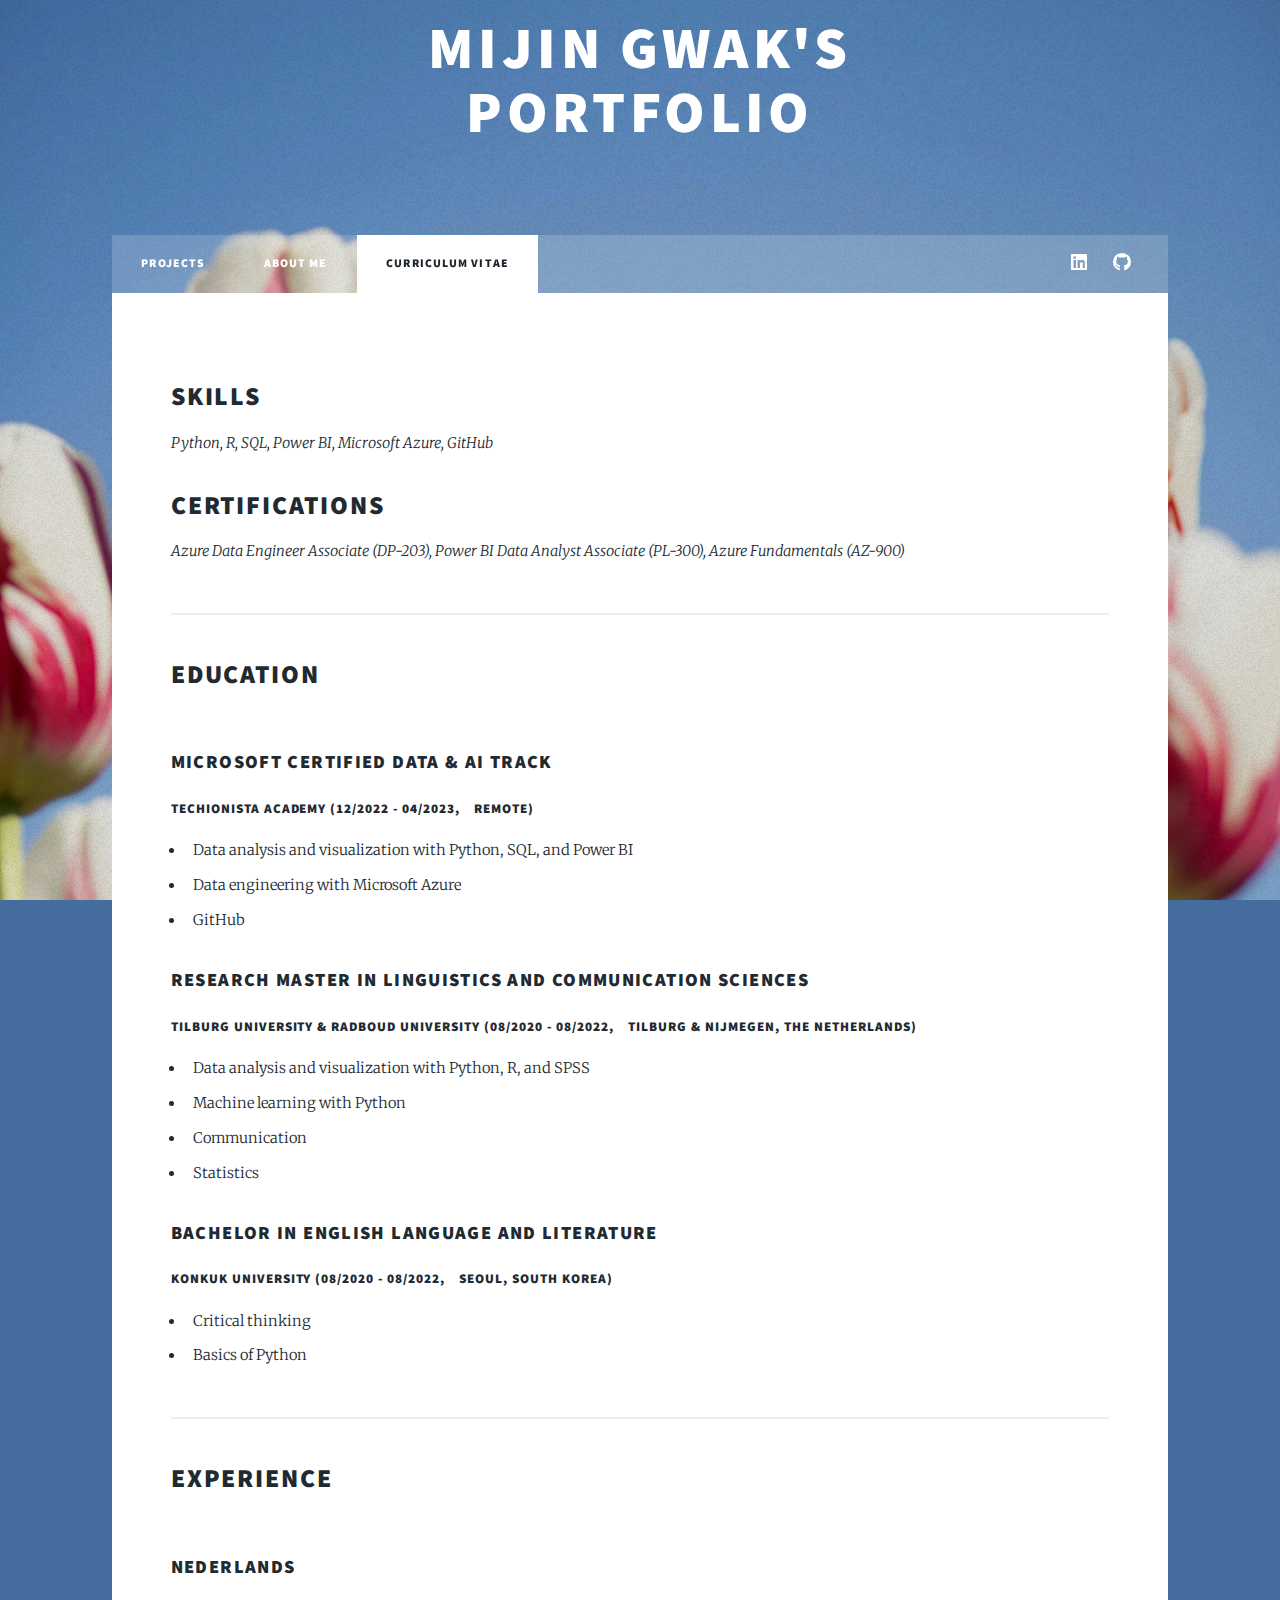
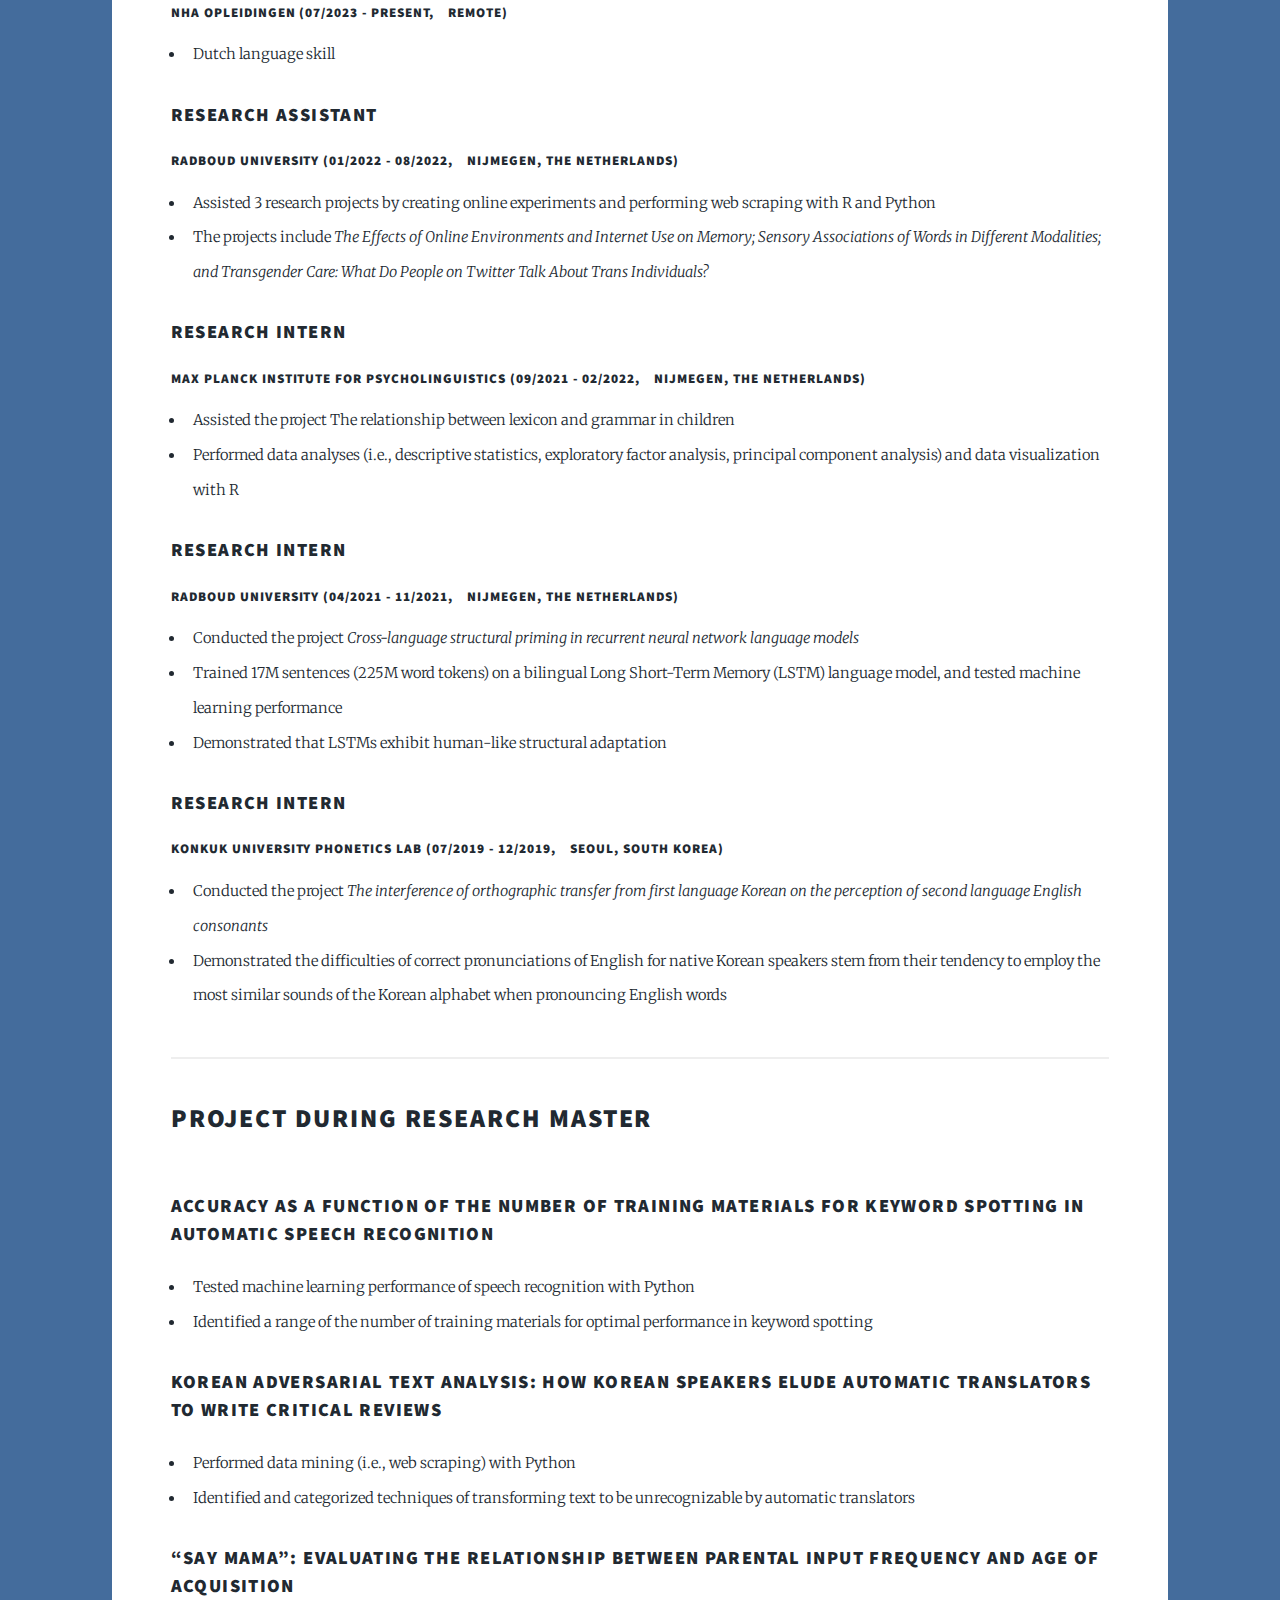
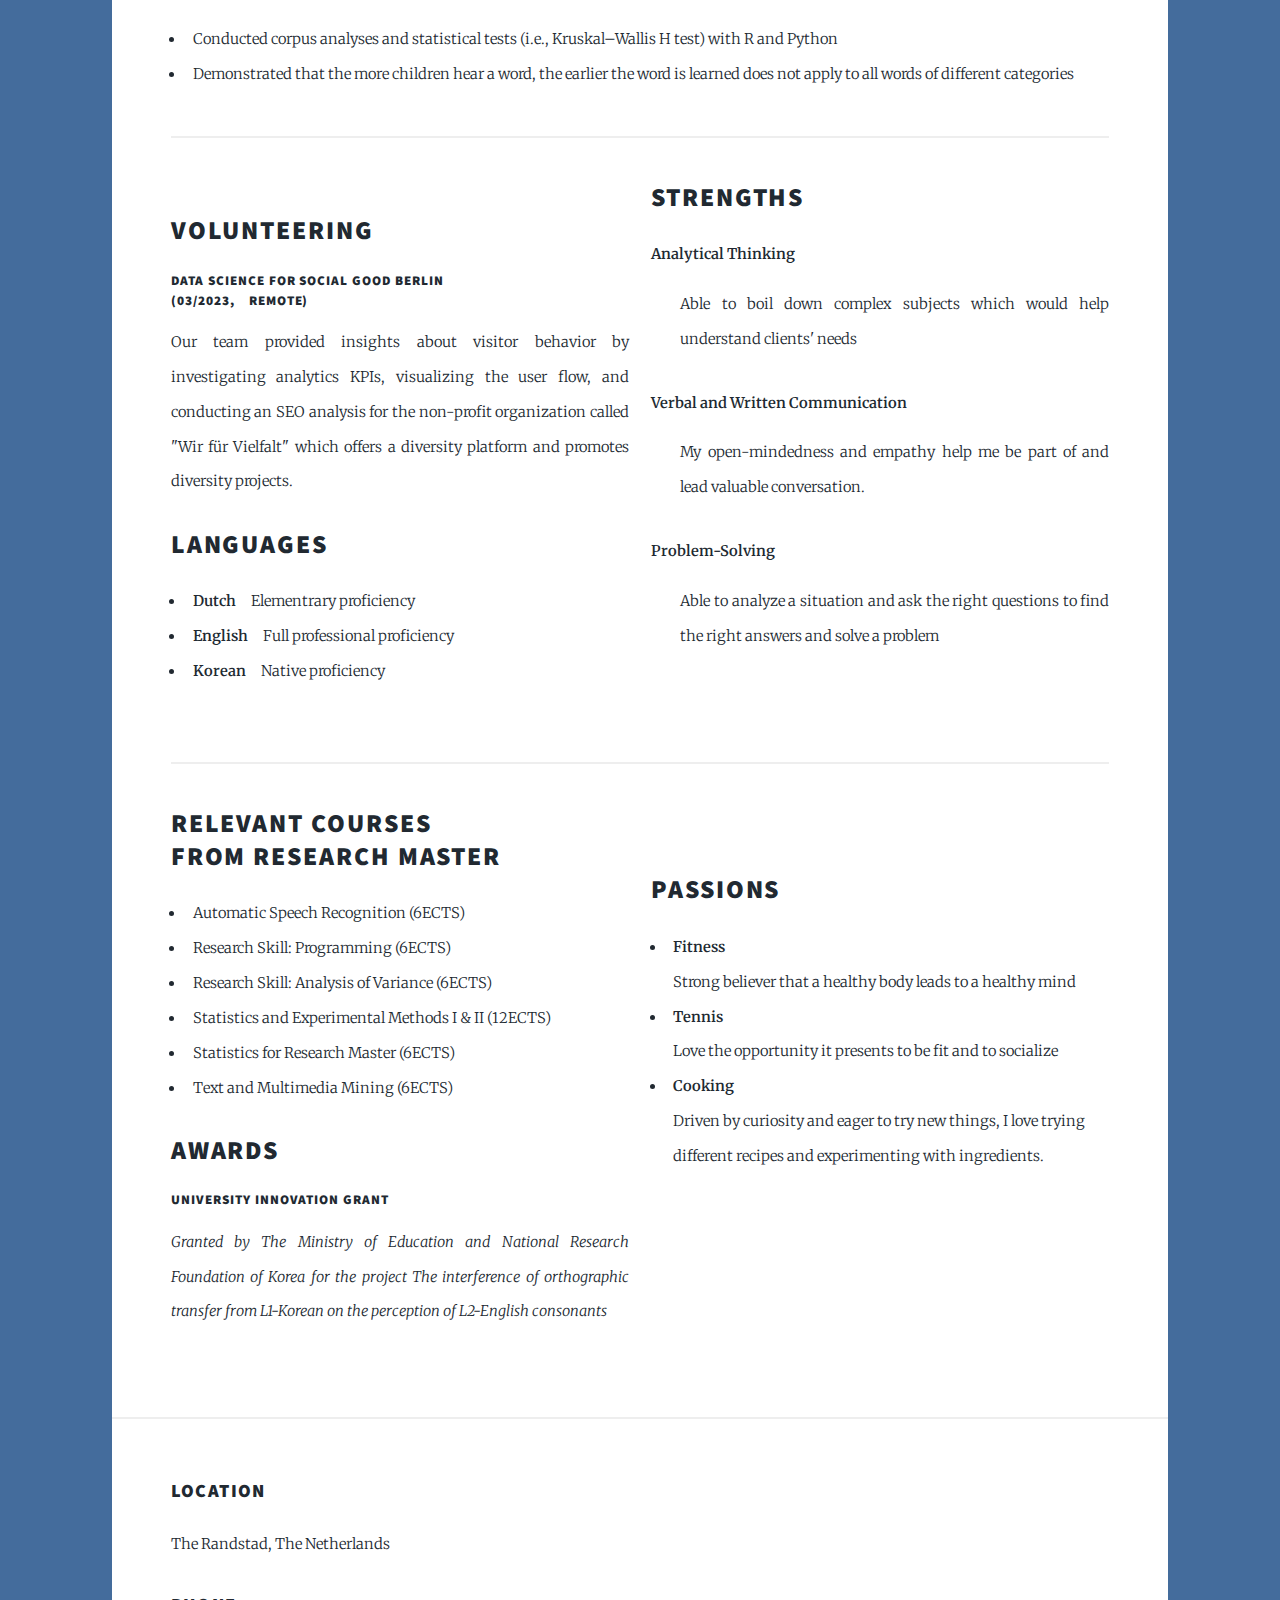
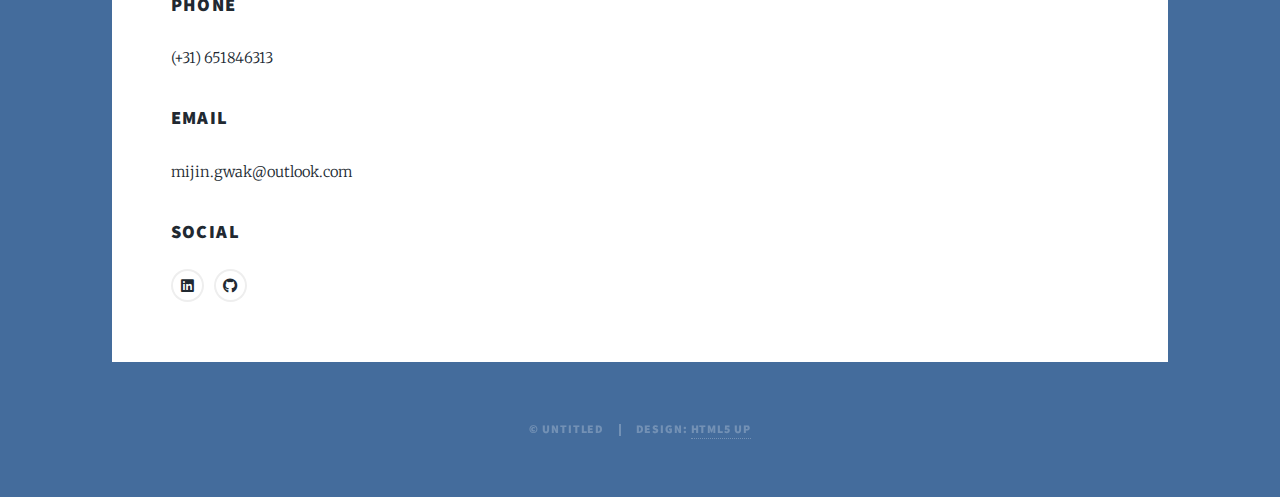
==== commit d81adff7: "Update elements.html" ====
--- a/elements.html
+++ b/elements.html
@@ -94,7 +94,7 @@
 									<h5>Radboud University (01/2022 - 08/2022,&emsp;Nijmegen, The Netherlands)</h5>
 									<ul>
 										<li>Assisted 3 research projects by creating online experiments and performing web scraping with R and Python</li>
-										<li>The projects include <u>The Effects of Online Environments and Internet Use on Memory; Sensory Associations of Words in Different Modalities; and Transgender Care: What Do People on Twitter Talk About Trans Individuals?</u></li>
+										<li>The projects include <em>The Effects of Online Environments and Internet Use on Memory; Sensory Associations of Words in Different Modalities; and Transgender Care: What Do People on Twitter Talk About Trans Individuals?</em></li>
 									</ul>
 
 									<h3>Research Intern</h3>
@@ -107,7 +107,7 @@
 									<h3>Research Intern</h3>
 									<h5>Radboud University (04/2021 - 11/2021,&emsp;Nijmegen, The Netherlands)</h5>
 									<ul>
-										<li>Conducted the project <u>Cross-language structural priming in recurrent neural network language models</u></li>
+										<li>Conducted the project <em>Cross-language structural priming in recurrent neural network language models</em></li>
 										<li>Trained 17M sentences (225M word tokens) on a bilingual Long Short-Term Memory (LSTM) language model, and tested machine learning performance</li>
 										<li>Demonstrated that LSTMs exhibit human-like structural adaptation</li>
 									</ul>
@@ -115,7 +115,7 @@
 									<h3>Research Intern</h3>
 									<h5>Konkuk University Phonetics Lab (07/2019 - 12/2019,&emsp;Seoul, South Korea)</h5>
 									<ul>
-										<li>Conducted the project <u>The interference of orthographic transfer from first language Korean on the perception of second language English consonants</u></li>
+										<li>Conducted the project <em>The interference of orthographic transfer from first language Korean on the perception of second language English consonants</em></li>
 										<li>Demonstrated the difficulties of correct pronunciations of English for native Korean speakers stem from their tendency to employ the most similar sounds of the Korean alphabet when pronouncing English words</li>
 									</ul>
 
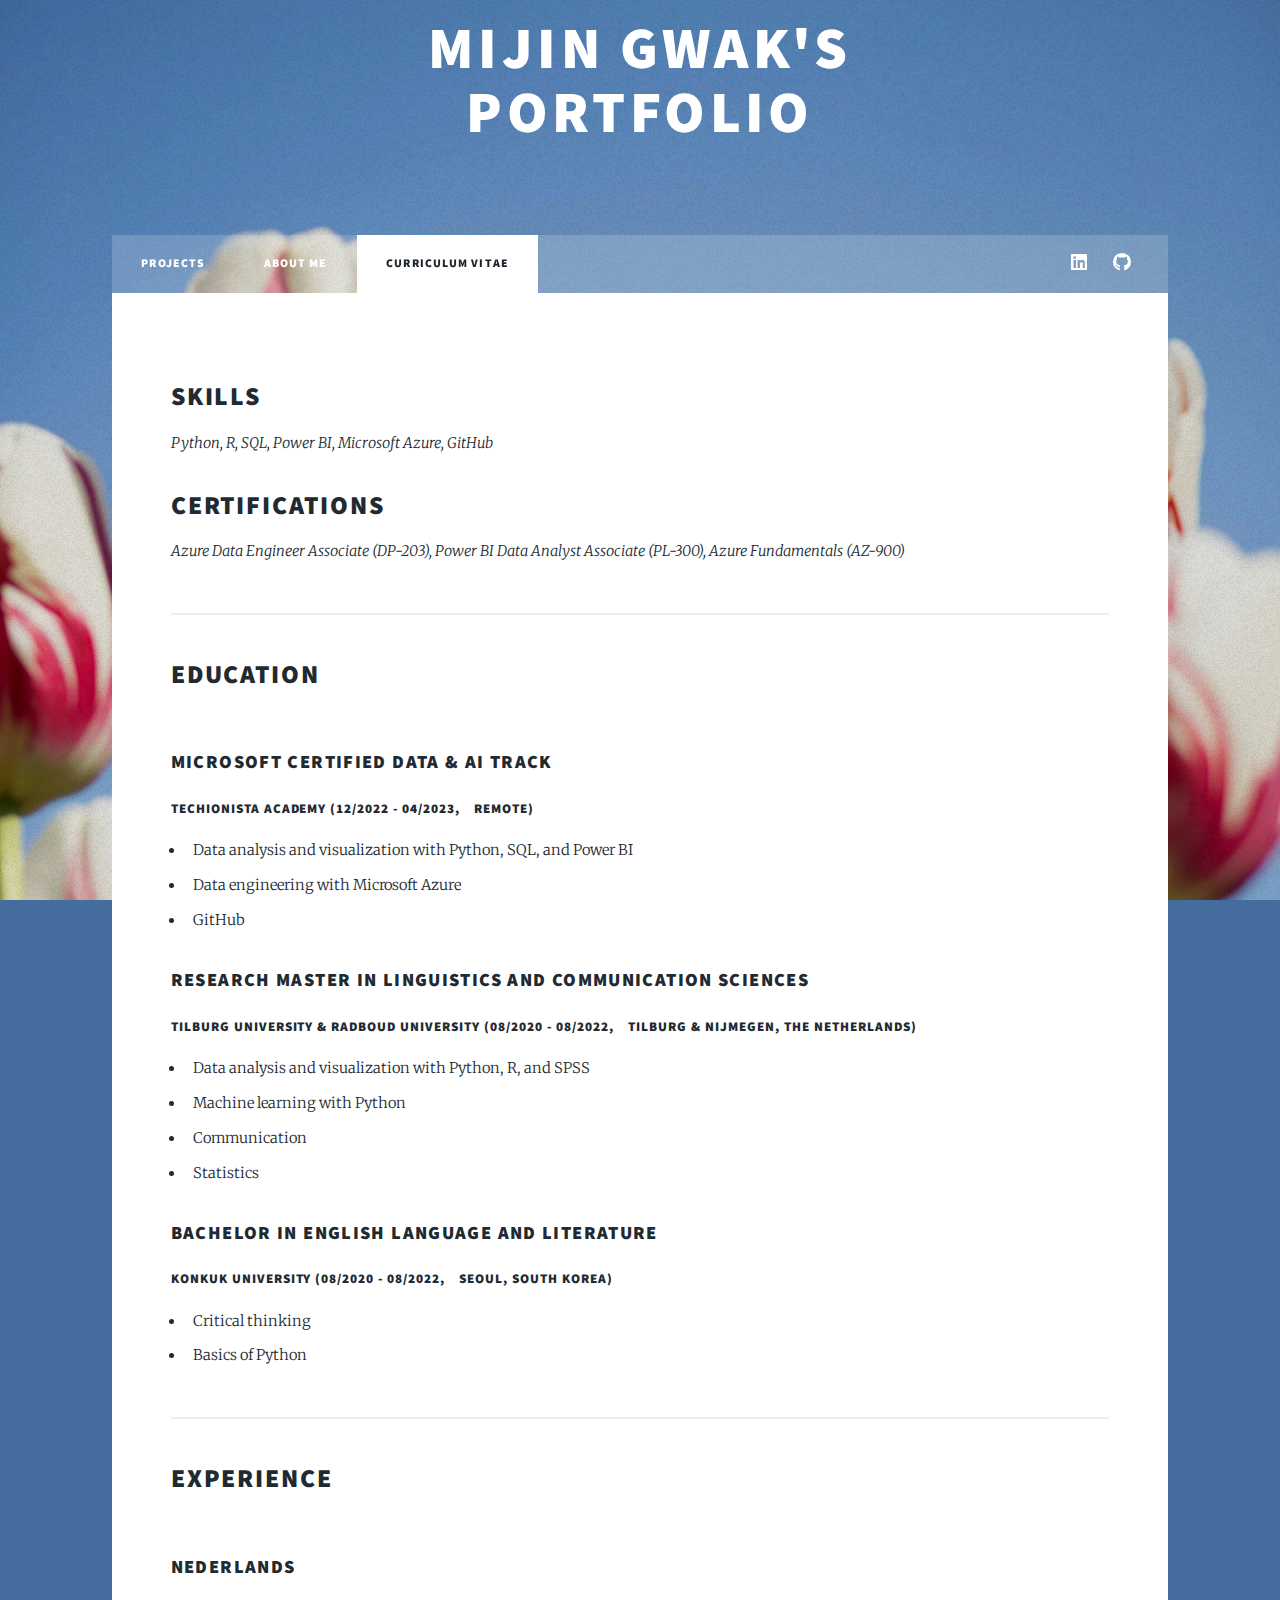
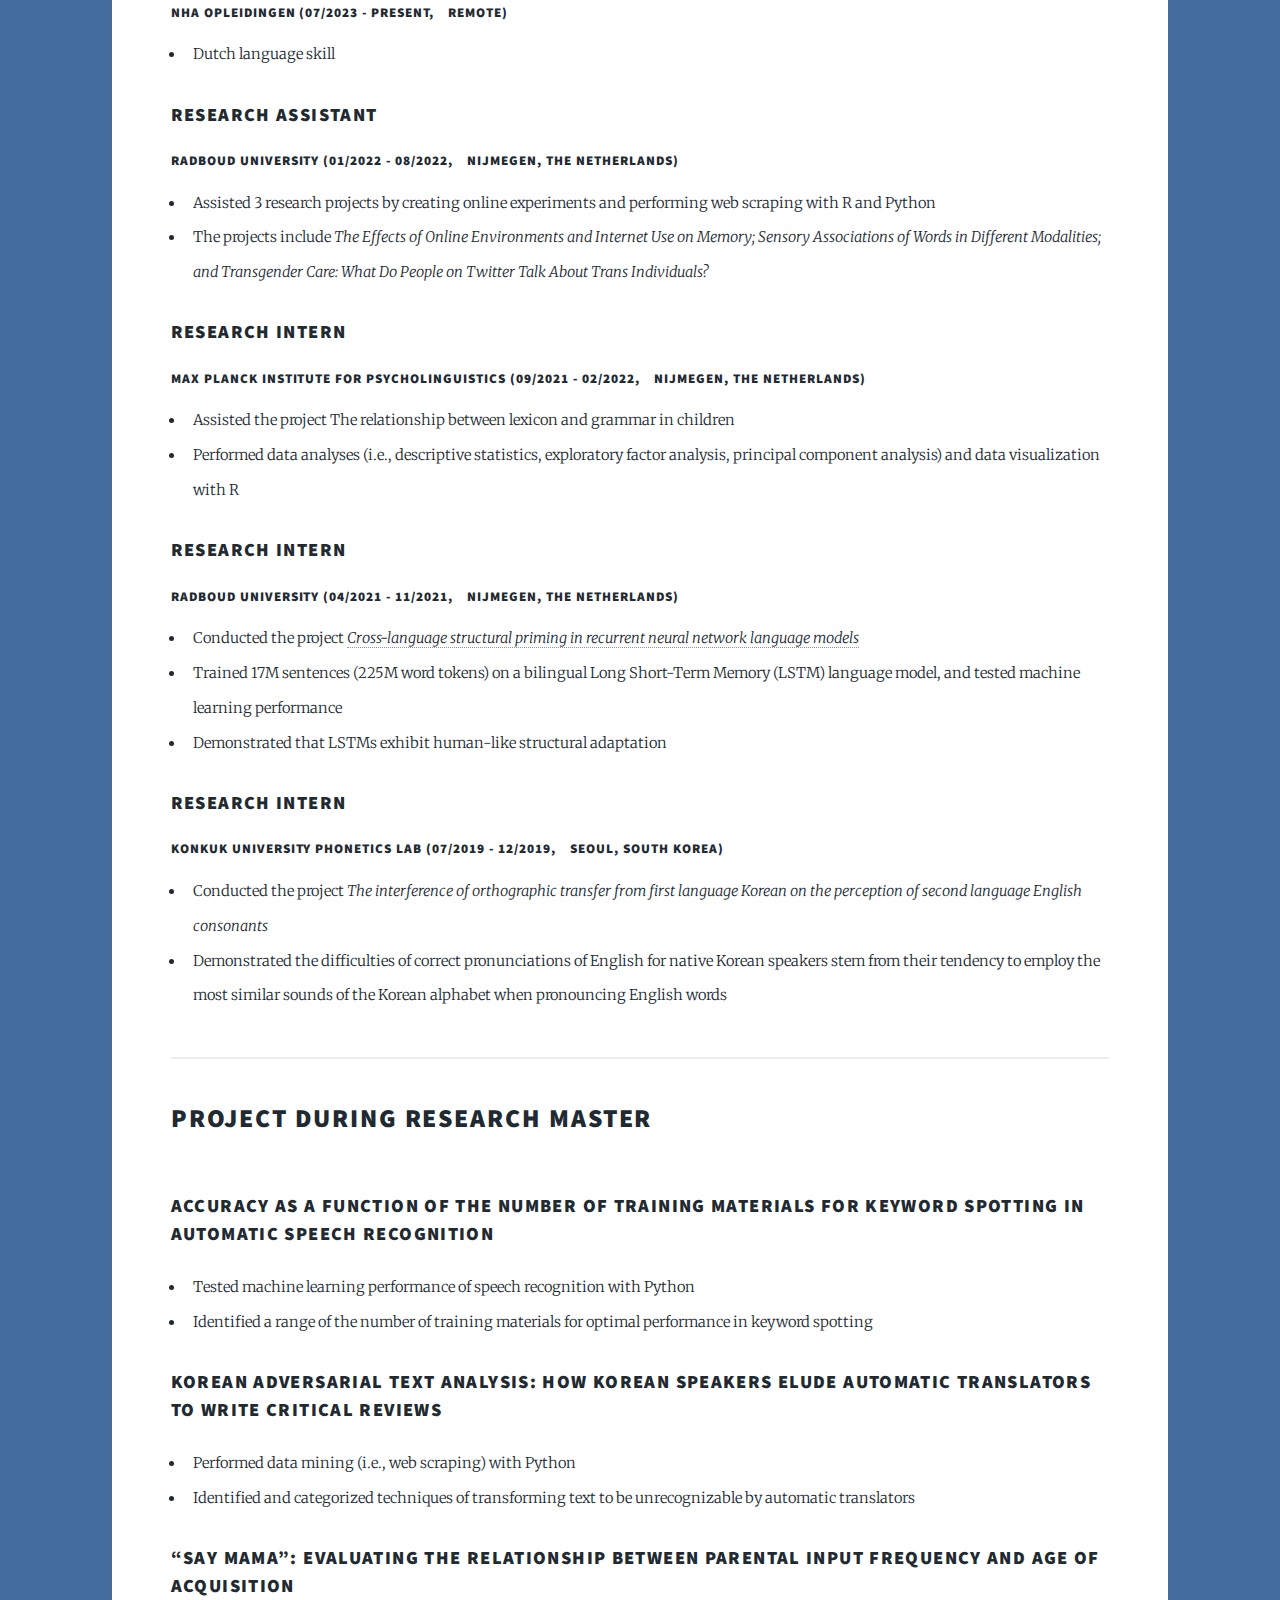
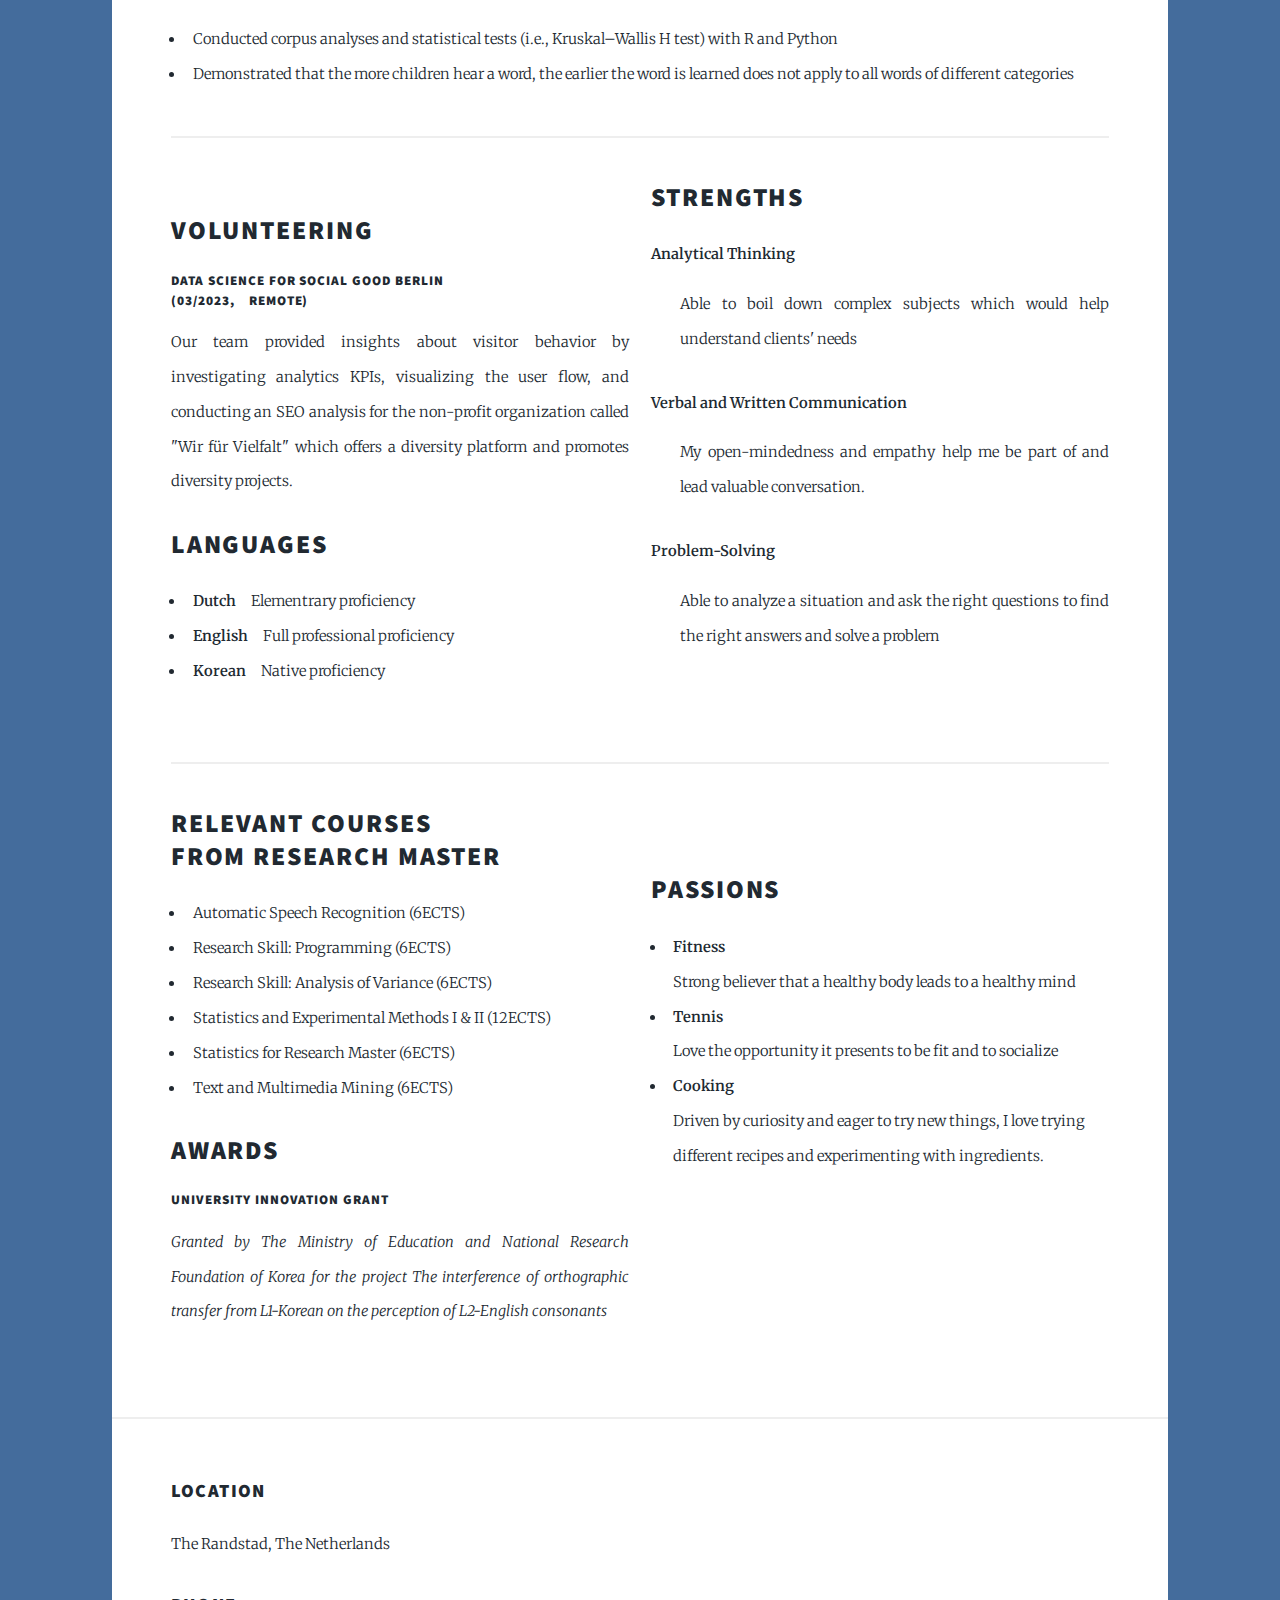
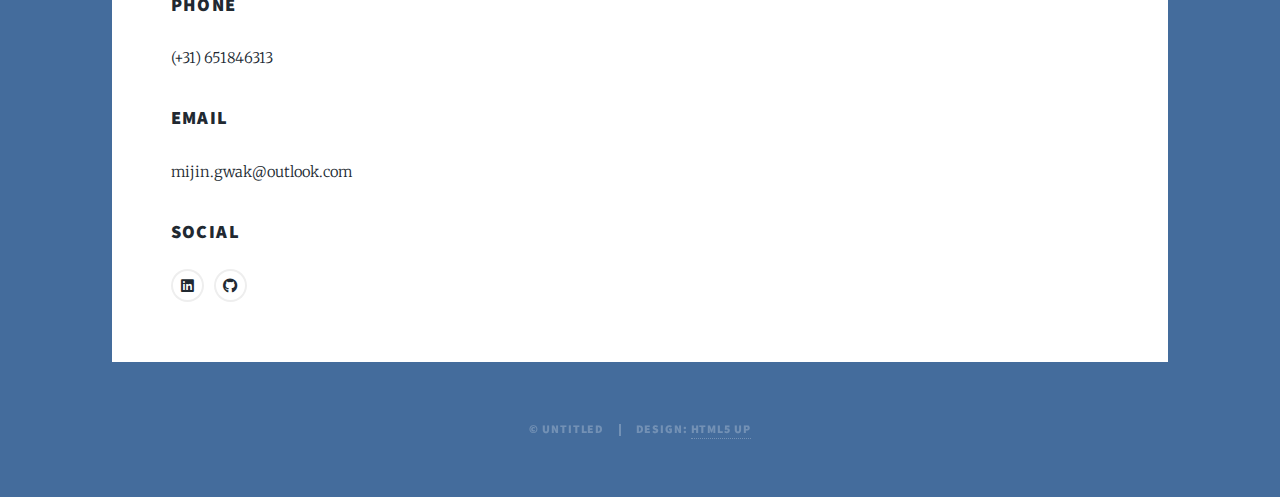
==== commit 79ffef44: "Update elements.html" ====
--- a/elements.html
+++ b/elements.html
@@ -107,7 +107,7 @@
 									<h3>Research Intern</h3>
 									<h5>Radboud University (04/2021 - 11/2021,&emsp;Nijmegen, The Netherlands)</h5>
 									<ul>
-										<li>Conducted the project <em>Cross-language structural priming in recurrent neural network language models</em></li>
+										<li>Conducted the project <a href="index.html#neural-language-research" target="_blank"><em>Cross-language structural priming in recurrent neural network language models</em></a></li>
 										<li>Trained 17M sentences (225M word tokens) on a bilingual Long Short-Term Memory (LSTM) language model, and tested machine learning performance</li>
 										<li>Demonstrated that LSTMs exhibit human-like structural adaptation</li>
 									</ul>
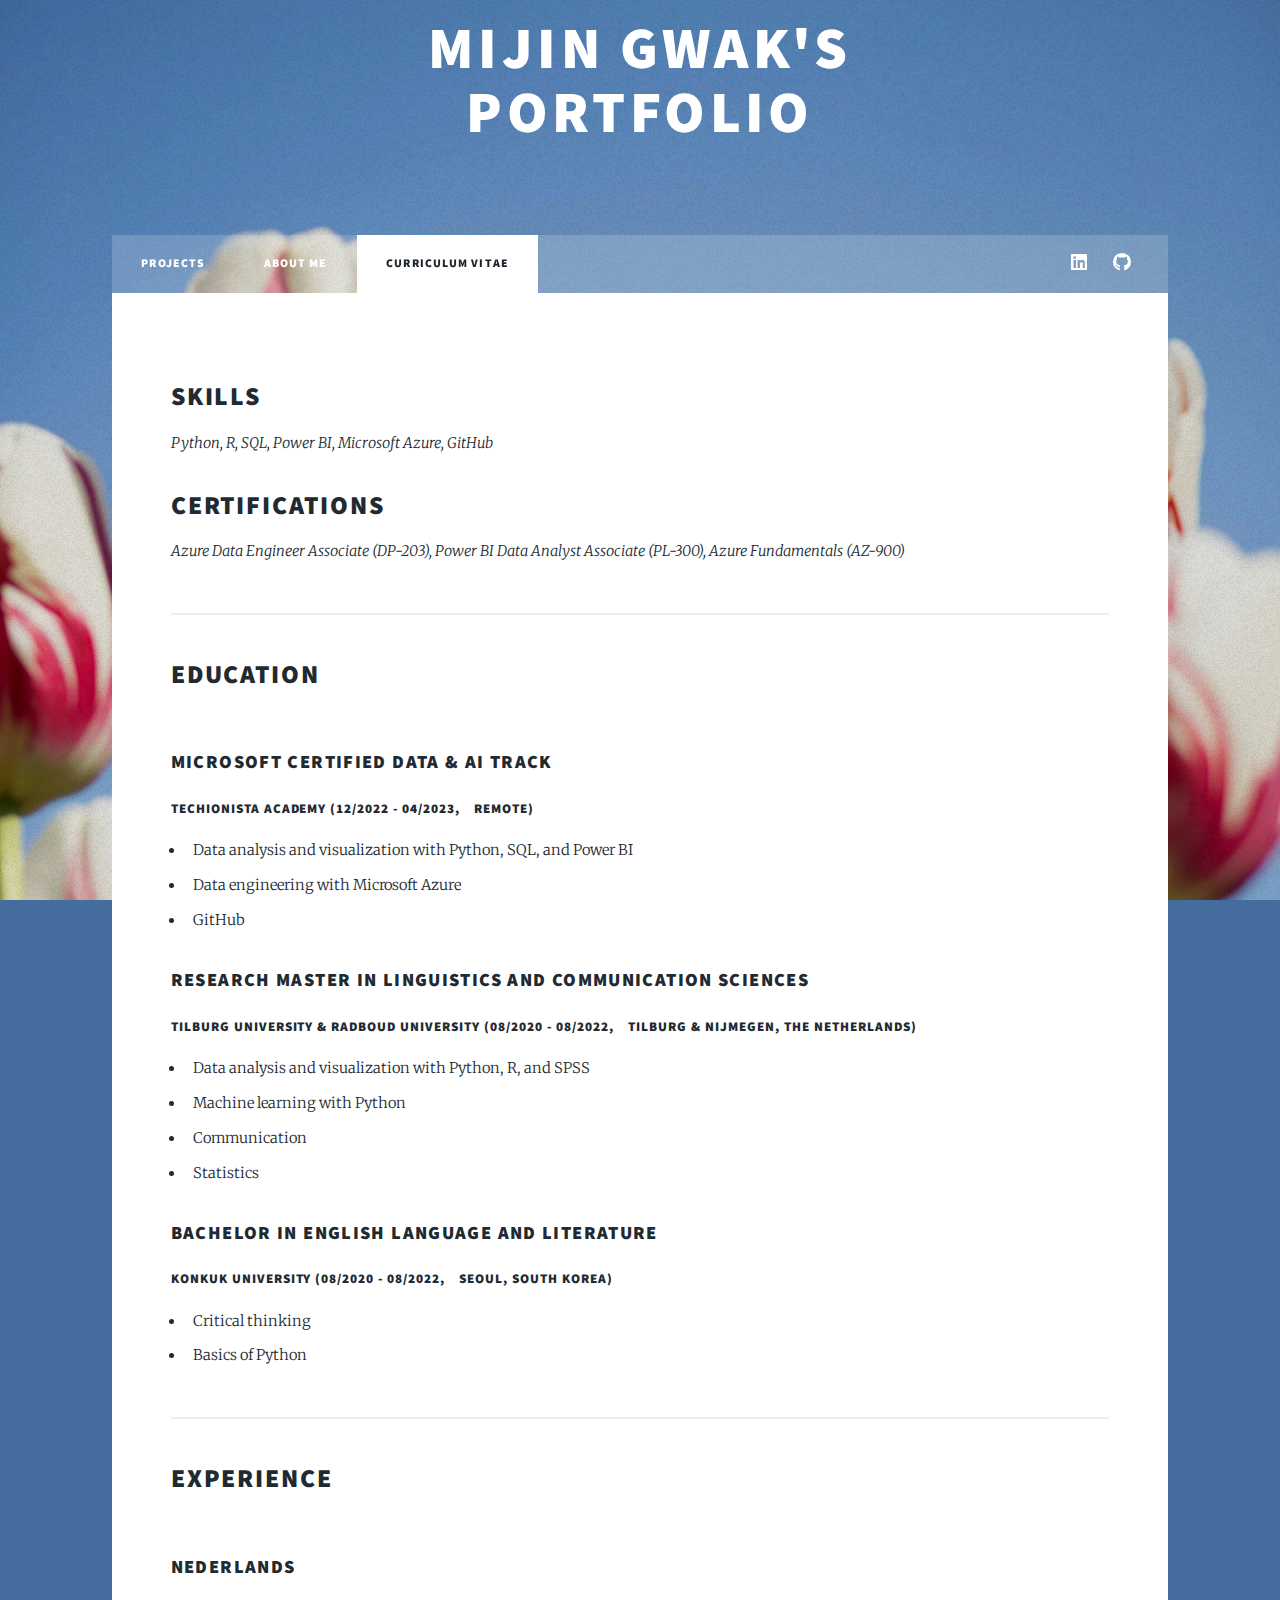
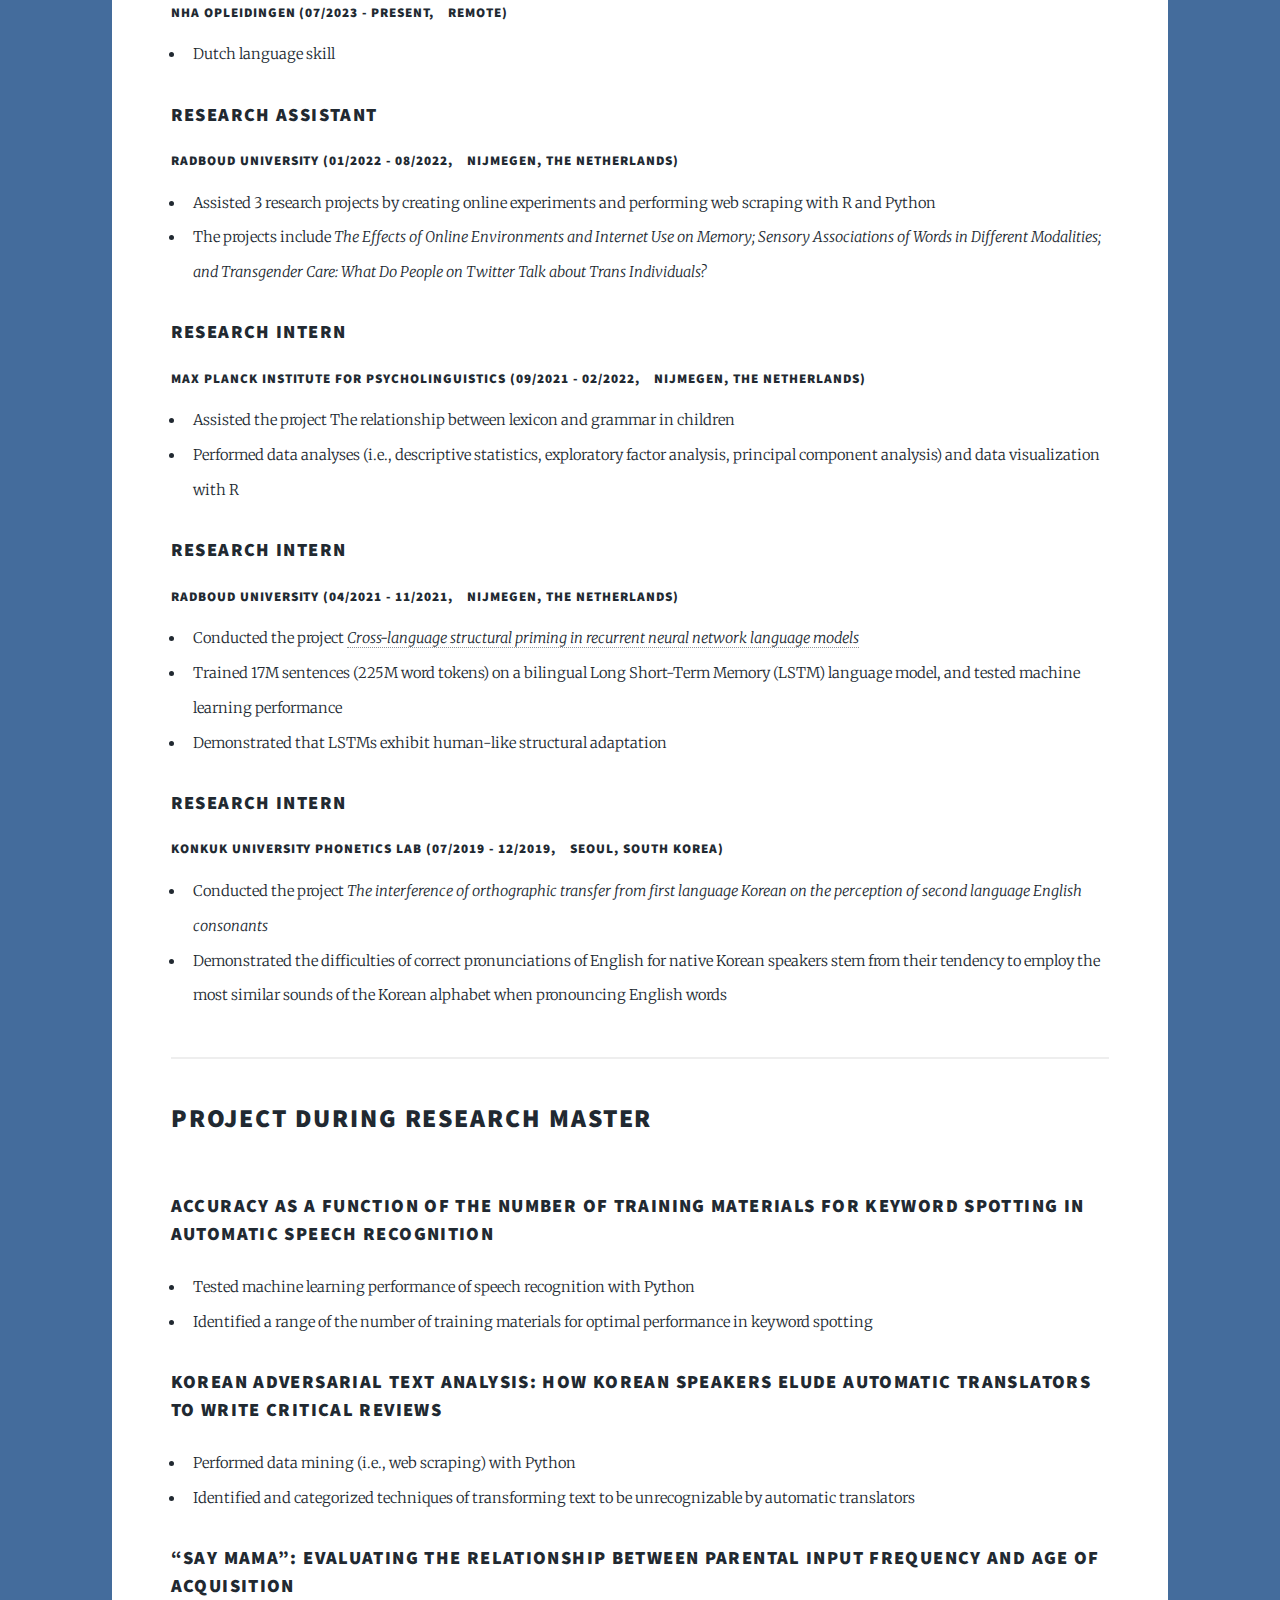
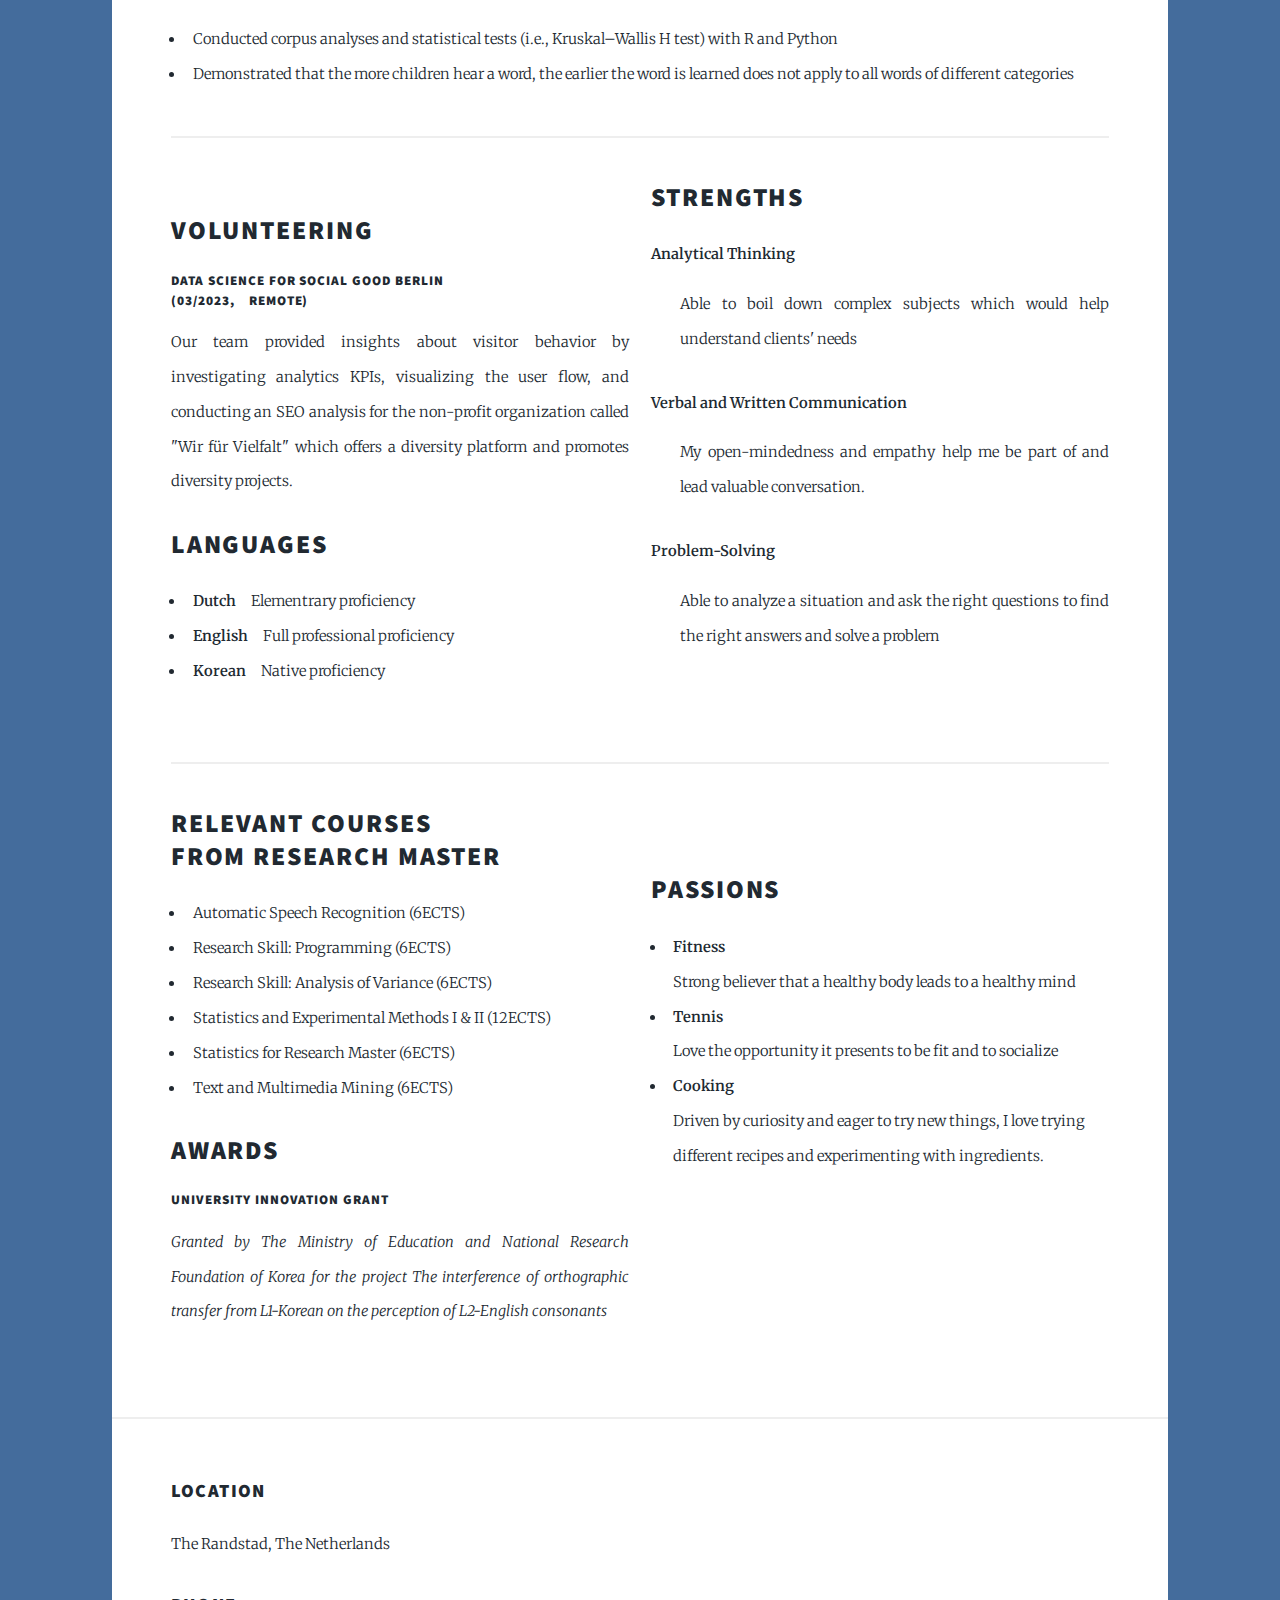
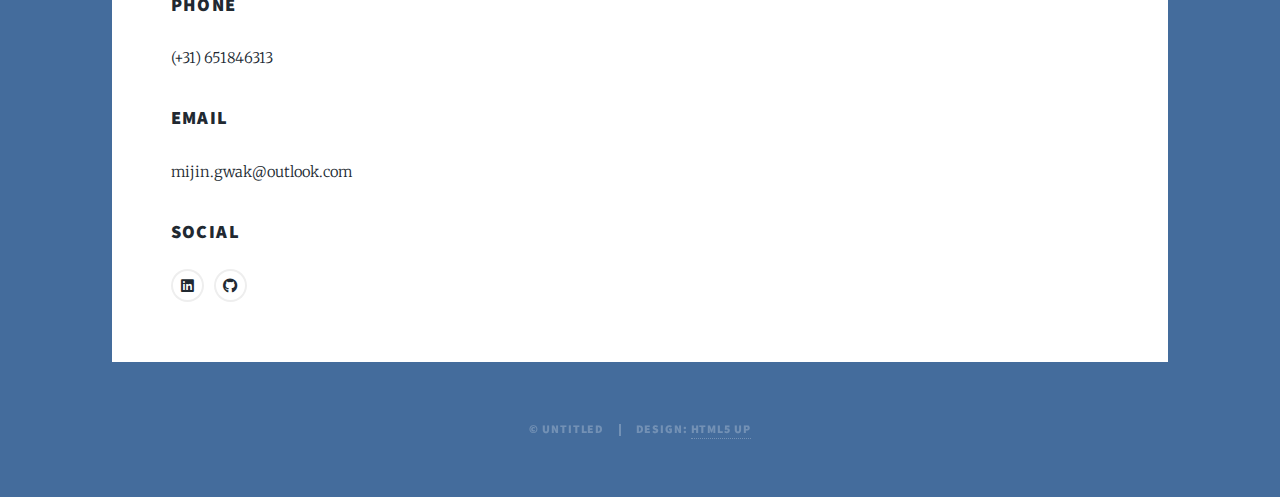
==== commit 78738194: "Update elements.html" ====
--- a/elements.html
+++ b/elements.html
@@ -94,7 +94,7 @@
 									<h5>Radboud University (01/2022 - 08/2022,&emsp;Nijmegen, The Netherlands)</h5>
 									<ul>
 										<li>Assisted 3 research projects by creating online experiments and performing web scraping with R and Python</li>
-										<li>The projects include <em>The Effects of Online Environments and Internet Use on Memory; Sensory Associations of Words in Different Modalities; and Transgender Care: What Do People on Twitter Talk About Trans Individuals?</em></li>
+										<li>The projects include <em>The Effects of Online Environments and Internet Use on Memory; Sensory Associations of Words in Different Modalities; and Transgender Care: What Do People on Twitter Talk about Trans Individuals?</em></li>
 									</ul>
 
 									<h3>Research Intern</h3>
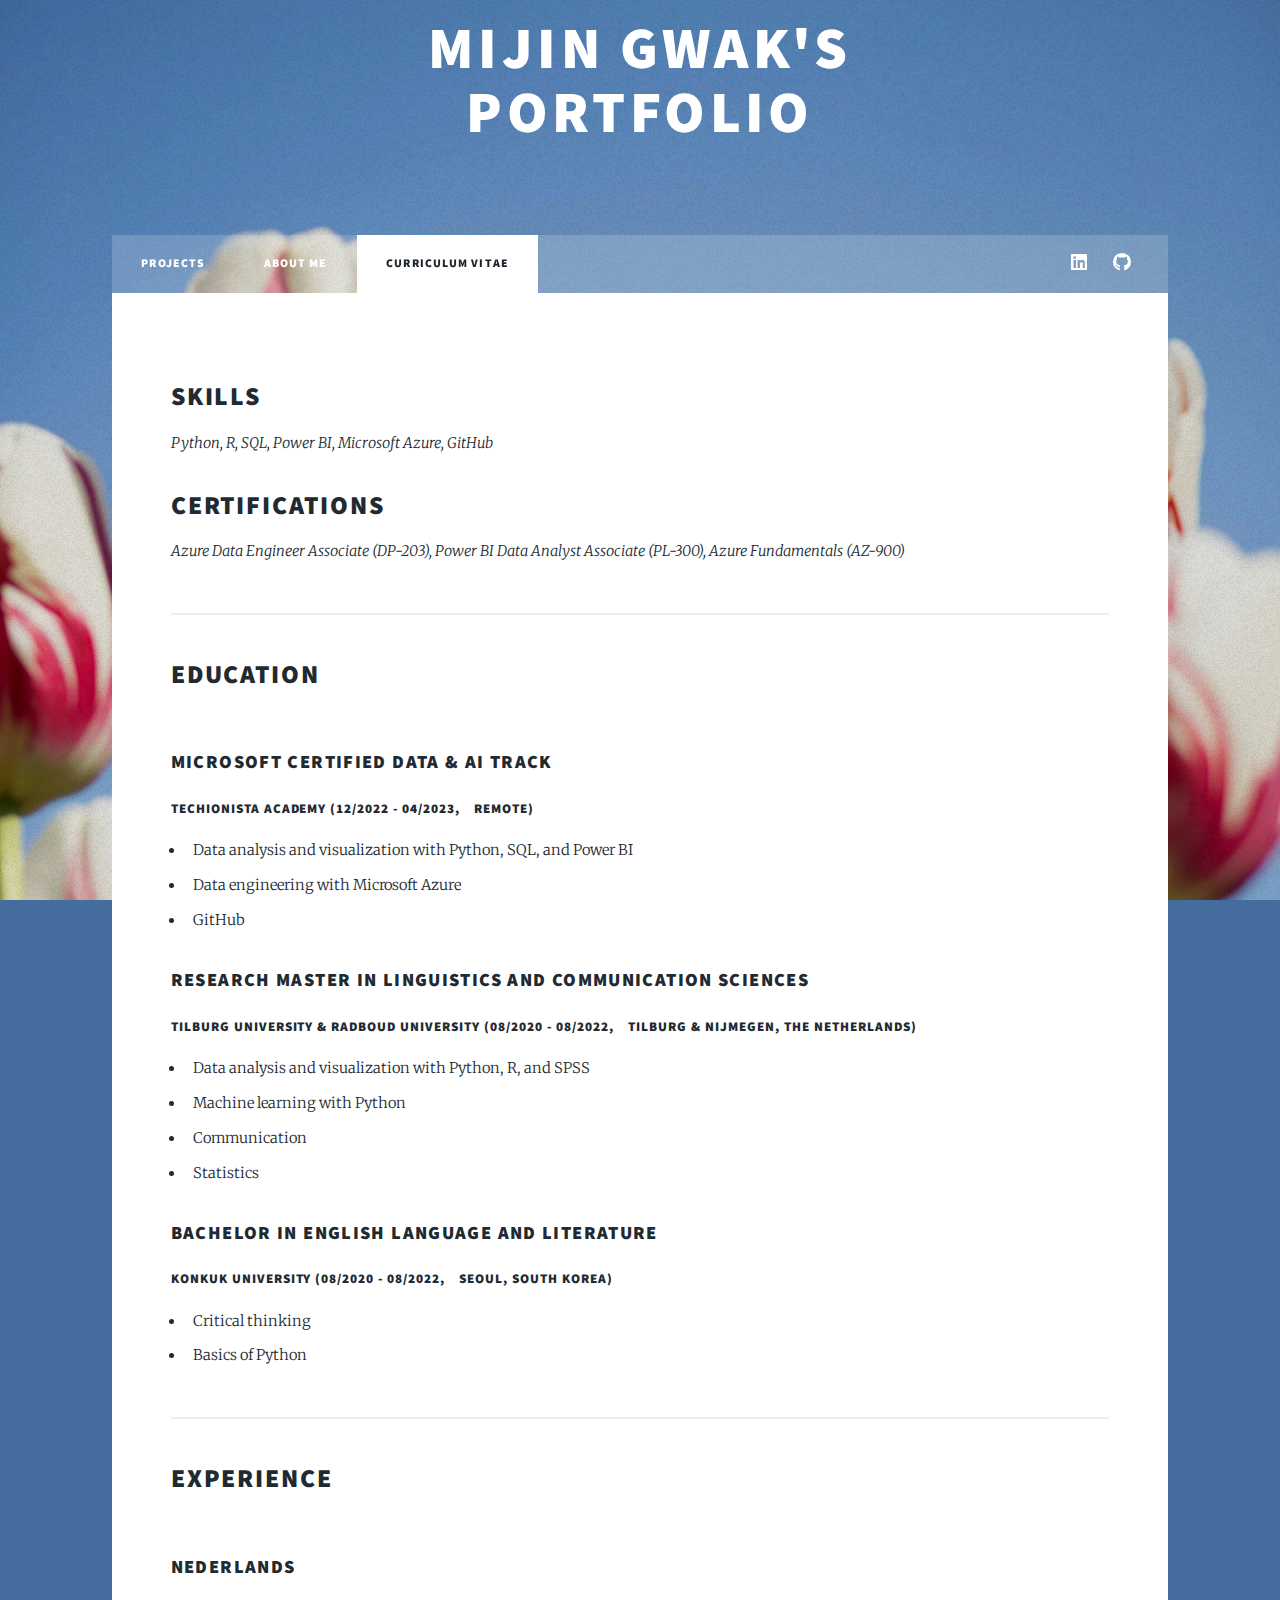
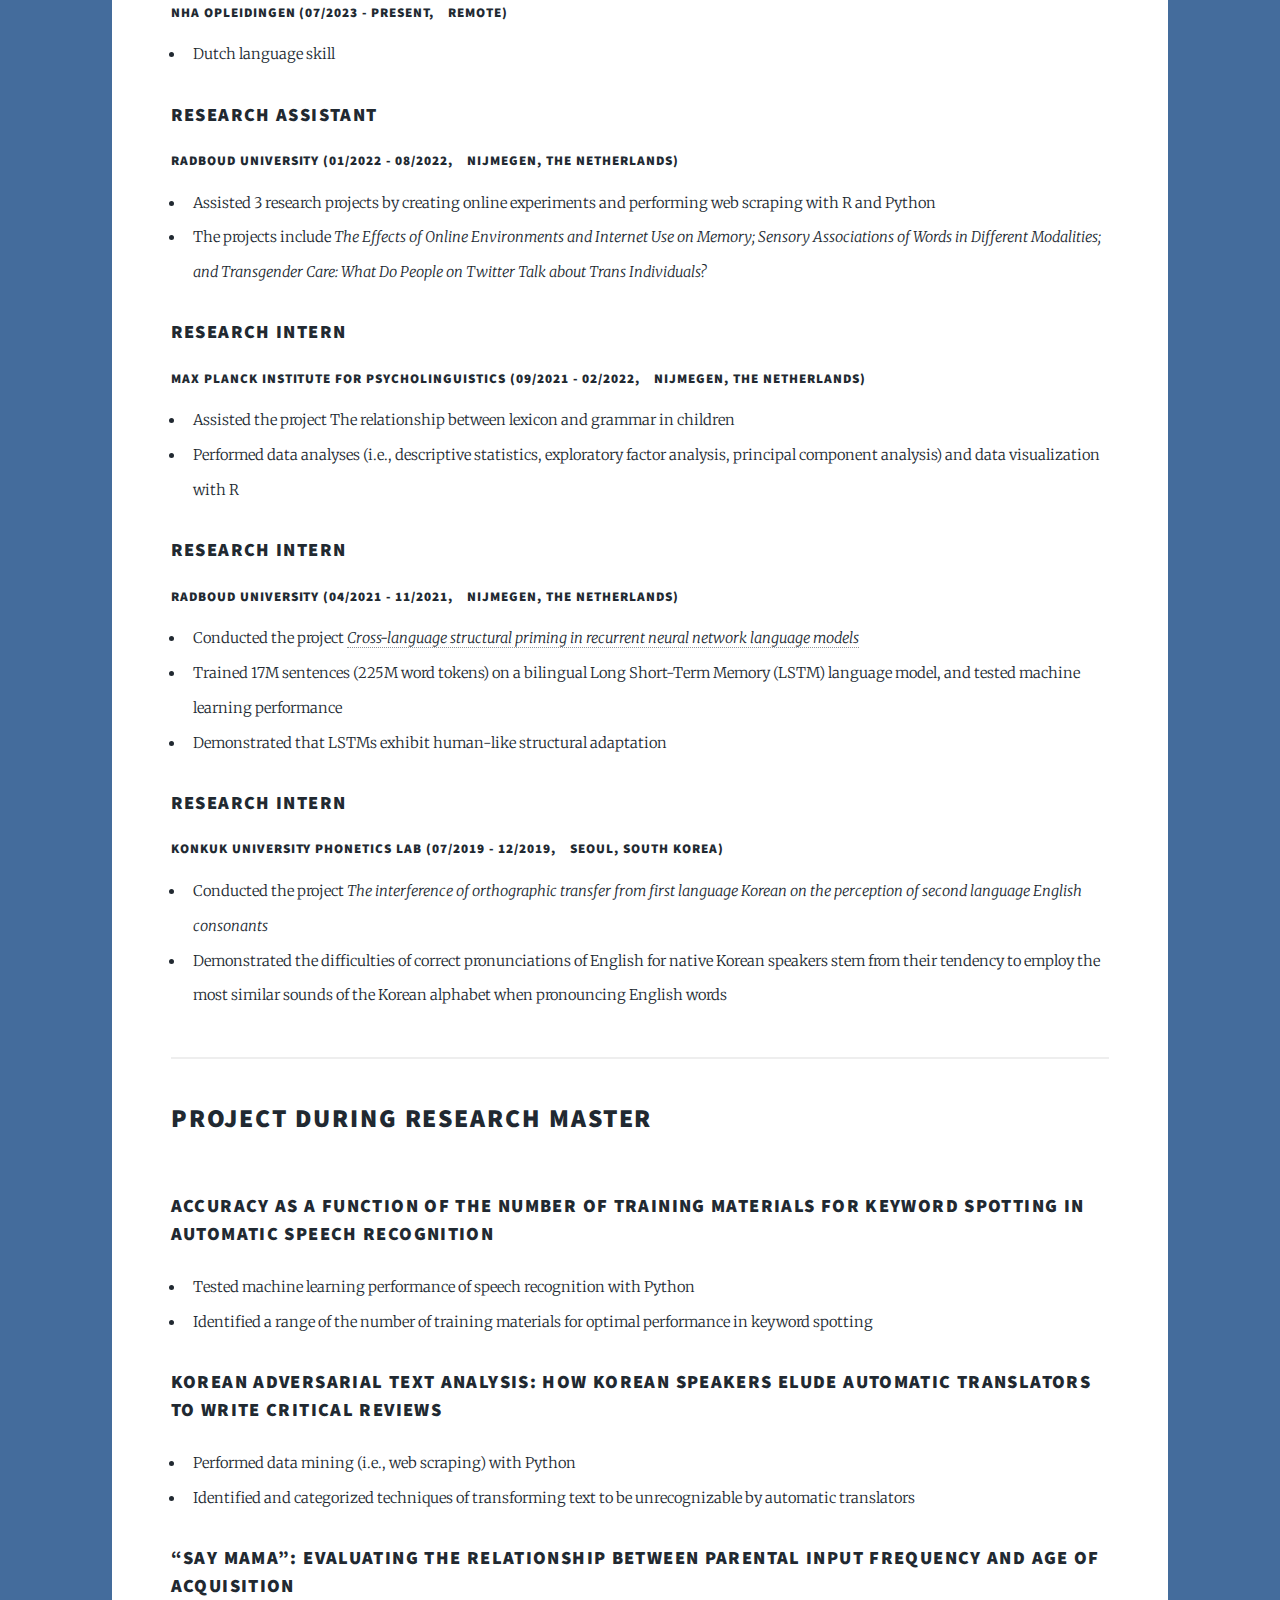
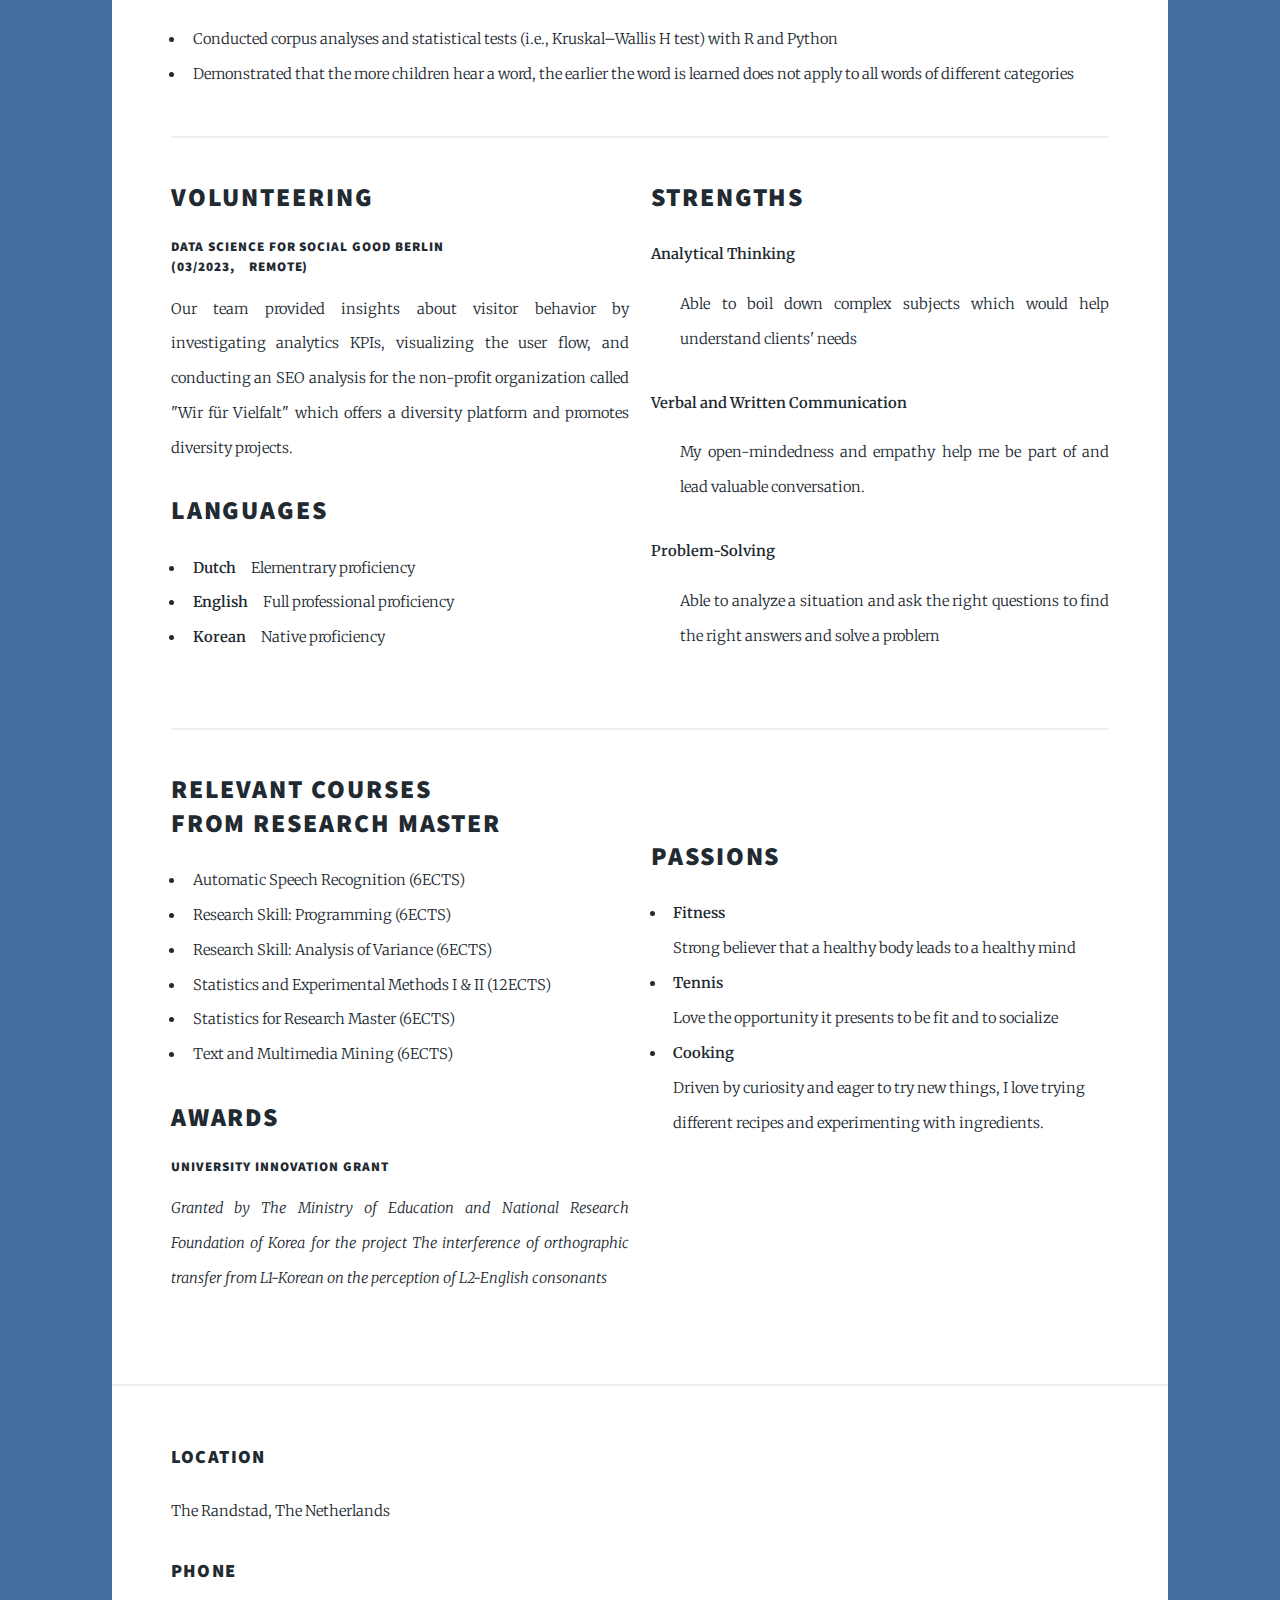
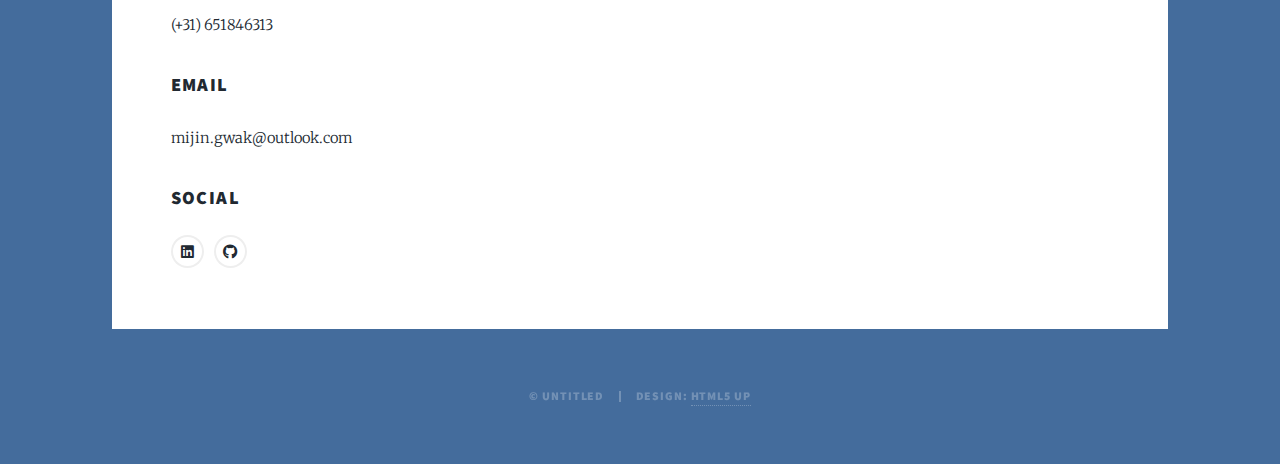
==== commit b92c47b4: "Update elements.html" ====
--- a/elements.html
+++ b/elements.html
@@ -144,17 +144,16 @@
 									<hr />
                                     <div class="row">
                                         <div class="col-6 col-12-small">
-											<h2><br/>Volunteering</h2>
-											<h5>Data Science for Social Good Berlin<br/>
-												(03/2023,&emsp;Remote)</h5>
-											<p>Our team provided insights about visitor behavior by investigating analytics KPIs, visualizing the user flow, and conducting an SEO analysis for the non-profit organization called "Wir für Vielfalt" which offers a diversity platform and promotes diversity projects.</p>
+						<h2>Volunteering</h2>
+						<h5>Data Science for Social Good Berlin<br/>(03/2023,&emsp;Remote)</h5>
+						<p>Our team provided insights about visitor behavior by investigating analytics KPIs, visualizing the user flow, and conducting an SEO analysis for the non-profit organization called "Wir für Vielfalt" which offers a diversity platform and promotes diversity projects.</p>
                                             
-											<h2>Languages</h2>
-                                            <ul class="alt">
-                                                <li><strong>Dutch</strong>&emsp;Elementrary proficiency</li>
-                                                <li><strong>English</strong>&emsp;Full professional proficiency</li>
-                                                <li><strong>Korean</strong>&emsp;Native proficiency</li>
-                                            </ul>
+						<h2>Languages</h2>
+                                            	<ul class="alt">
+                                                	<li><strong>Dutch</strong>&emsp;Elementrary proficiency</li>
+                                                	<li><strong>English</strong>&emsp;Full professional proficiency</li>
+                                                	<li><strong>Korean</strong>&emsp;Native proficiency</li>
+                                            	</ul>
                                         </div>
 
                                             
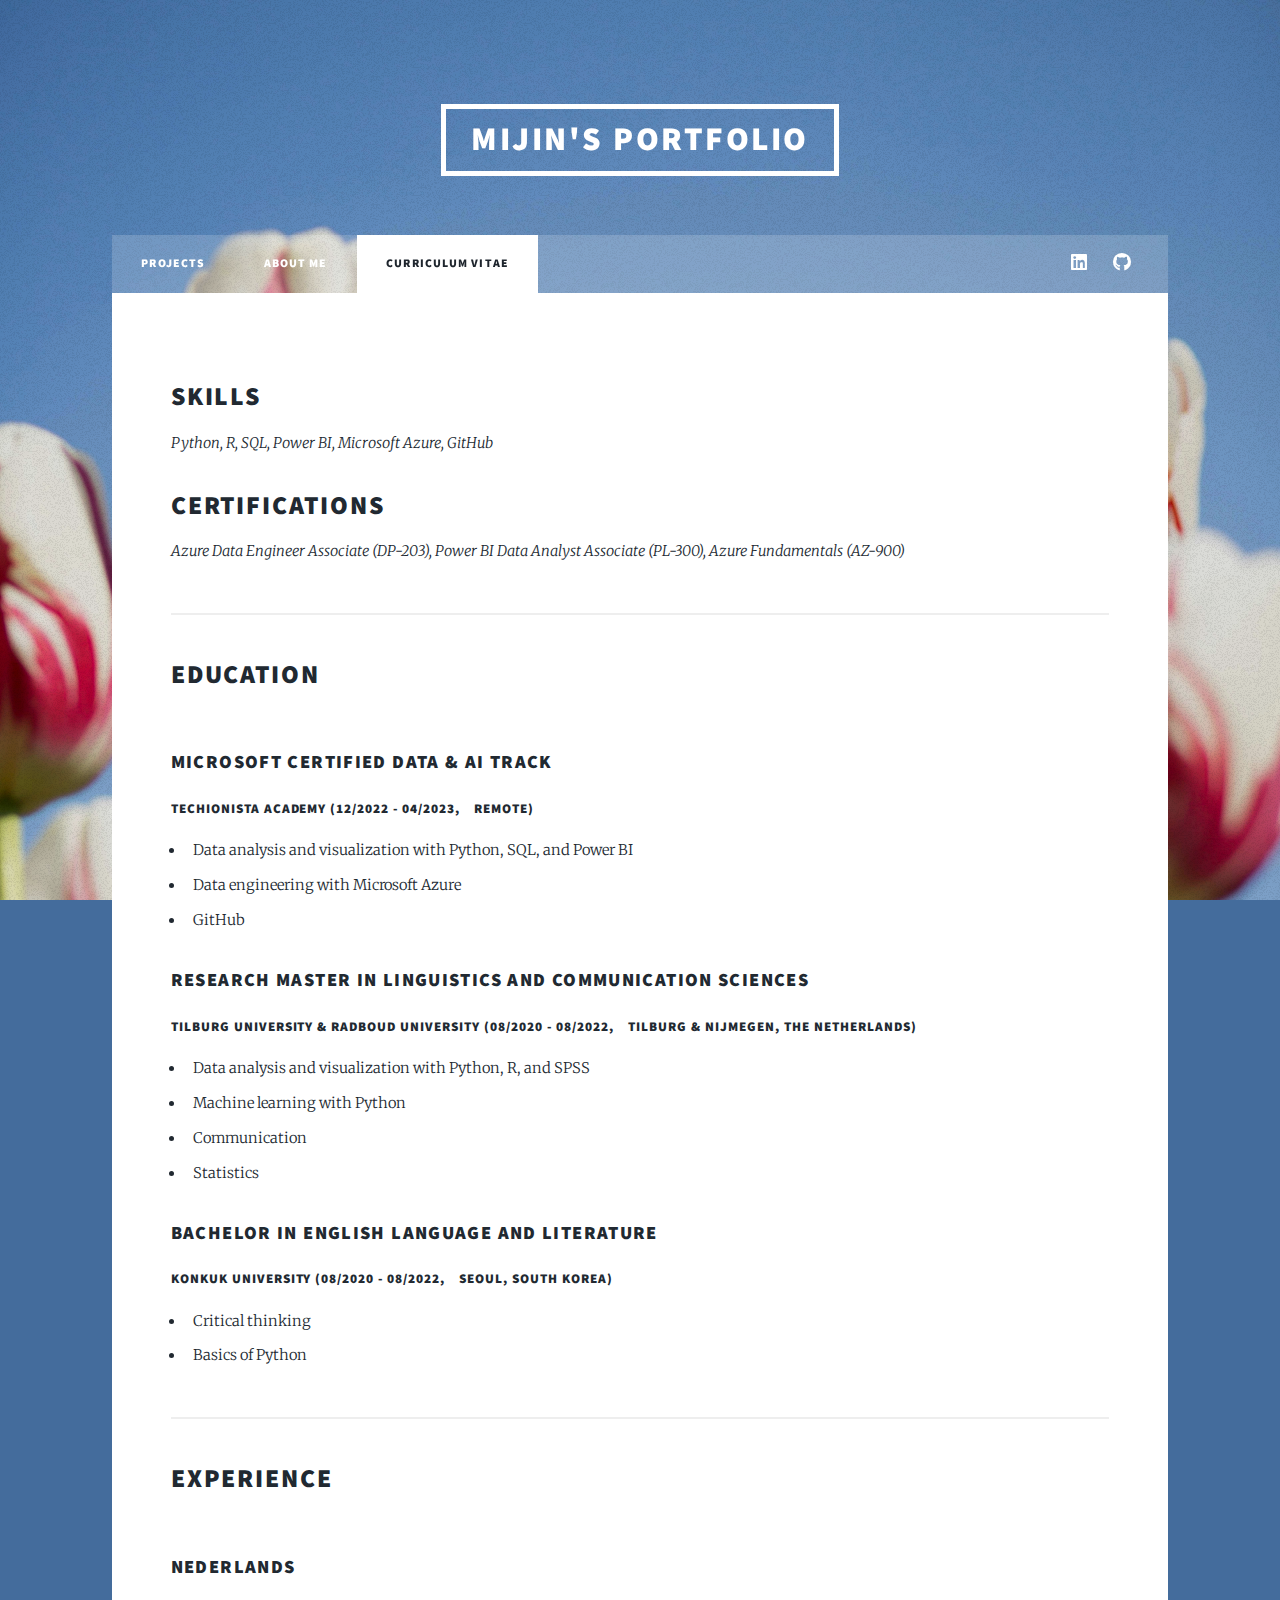
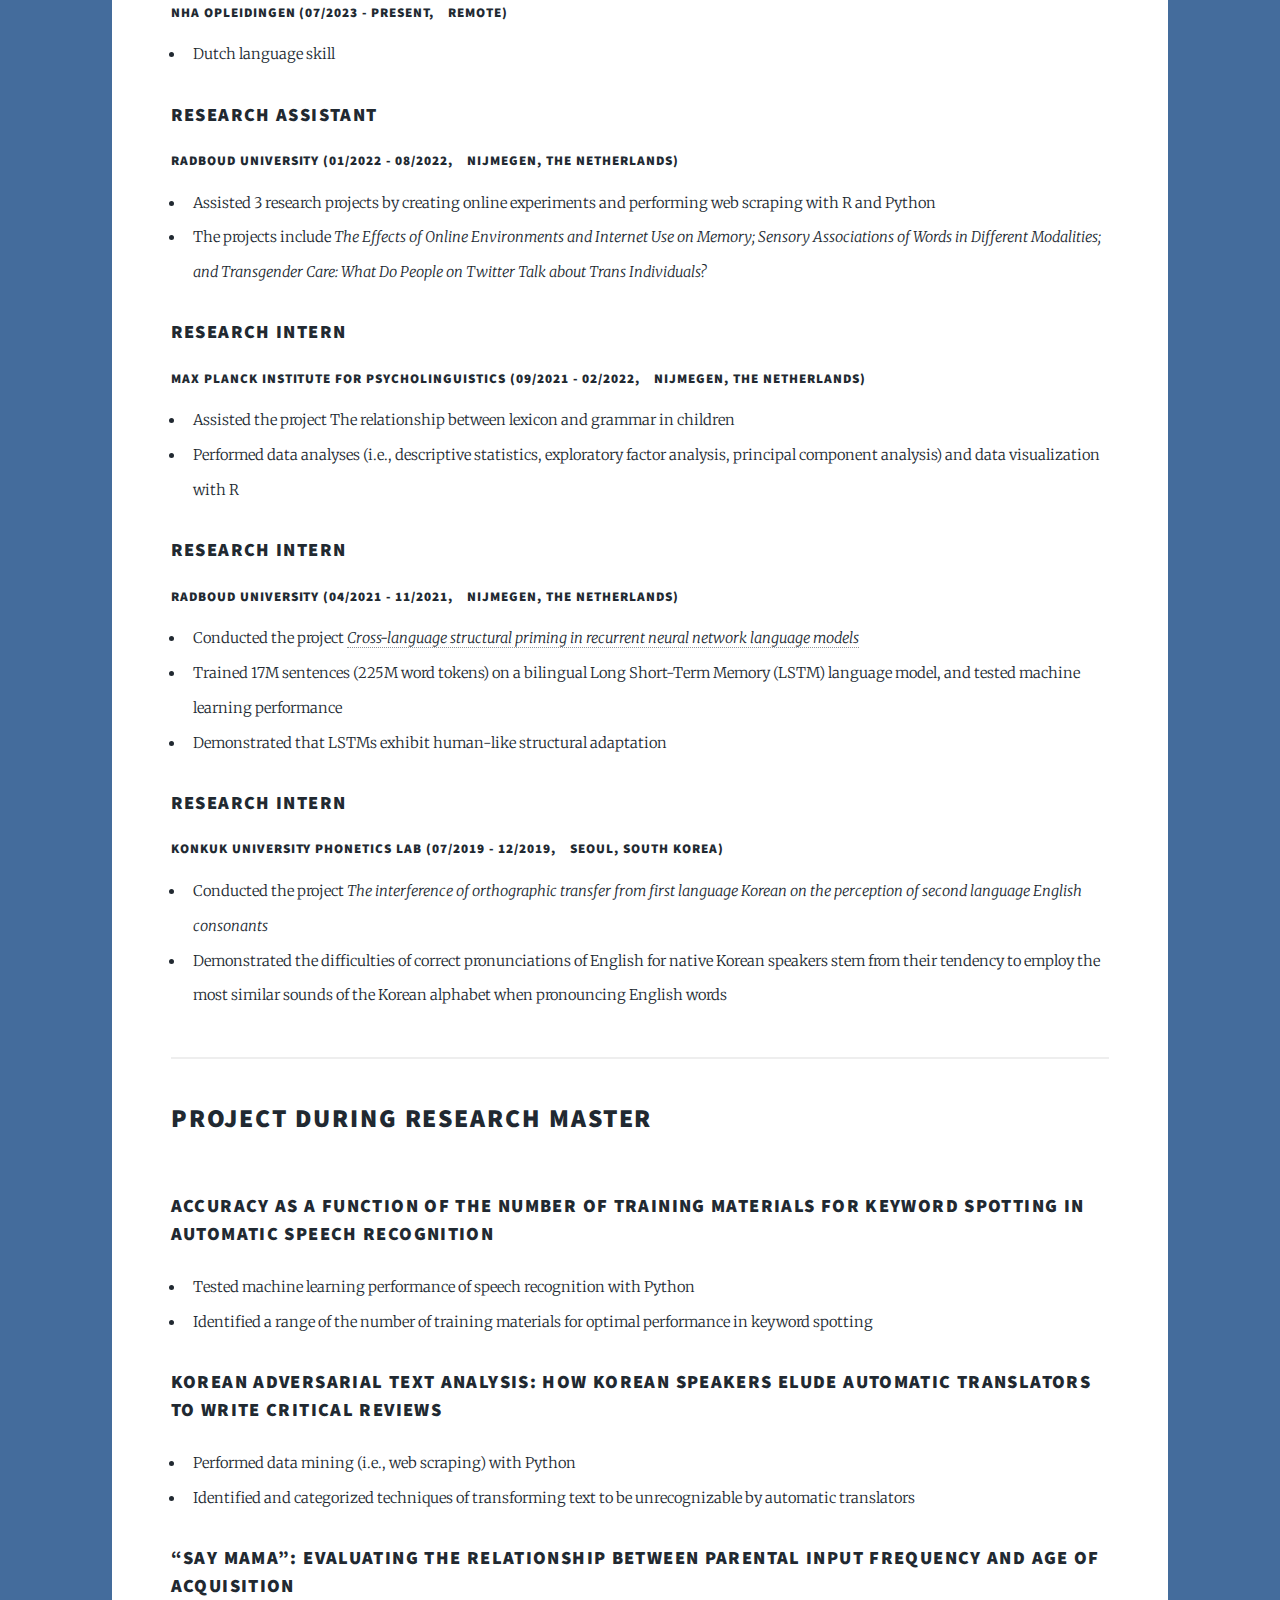
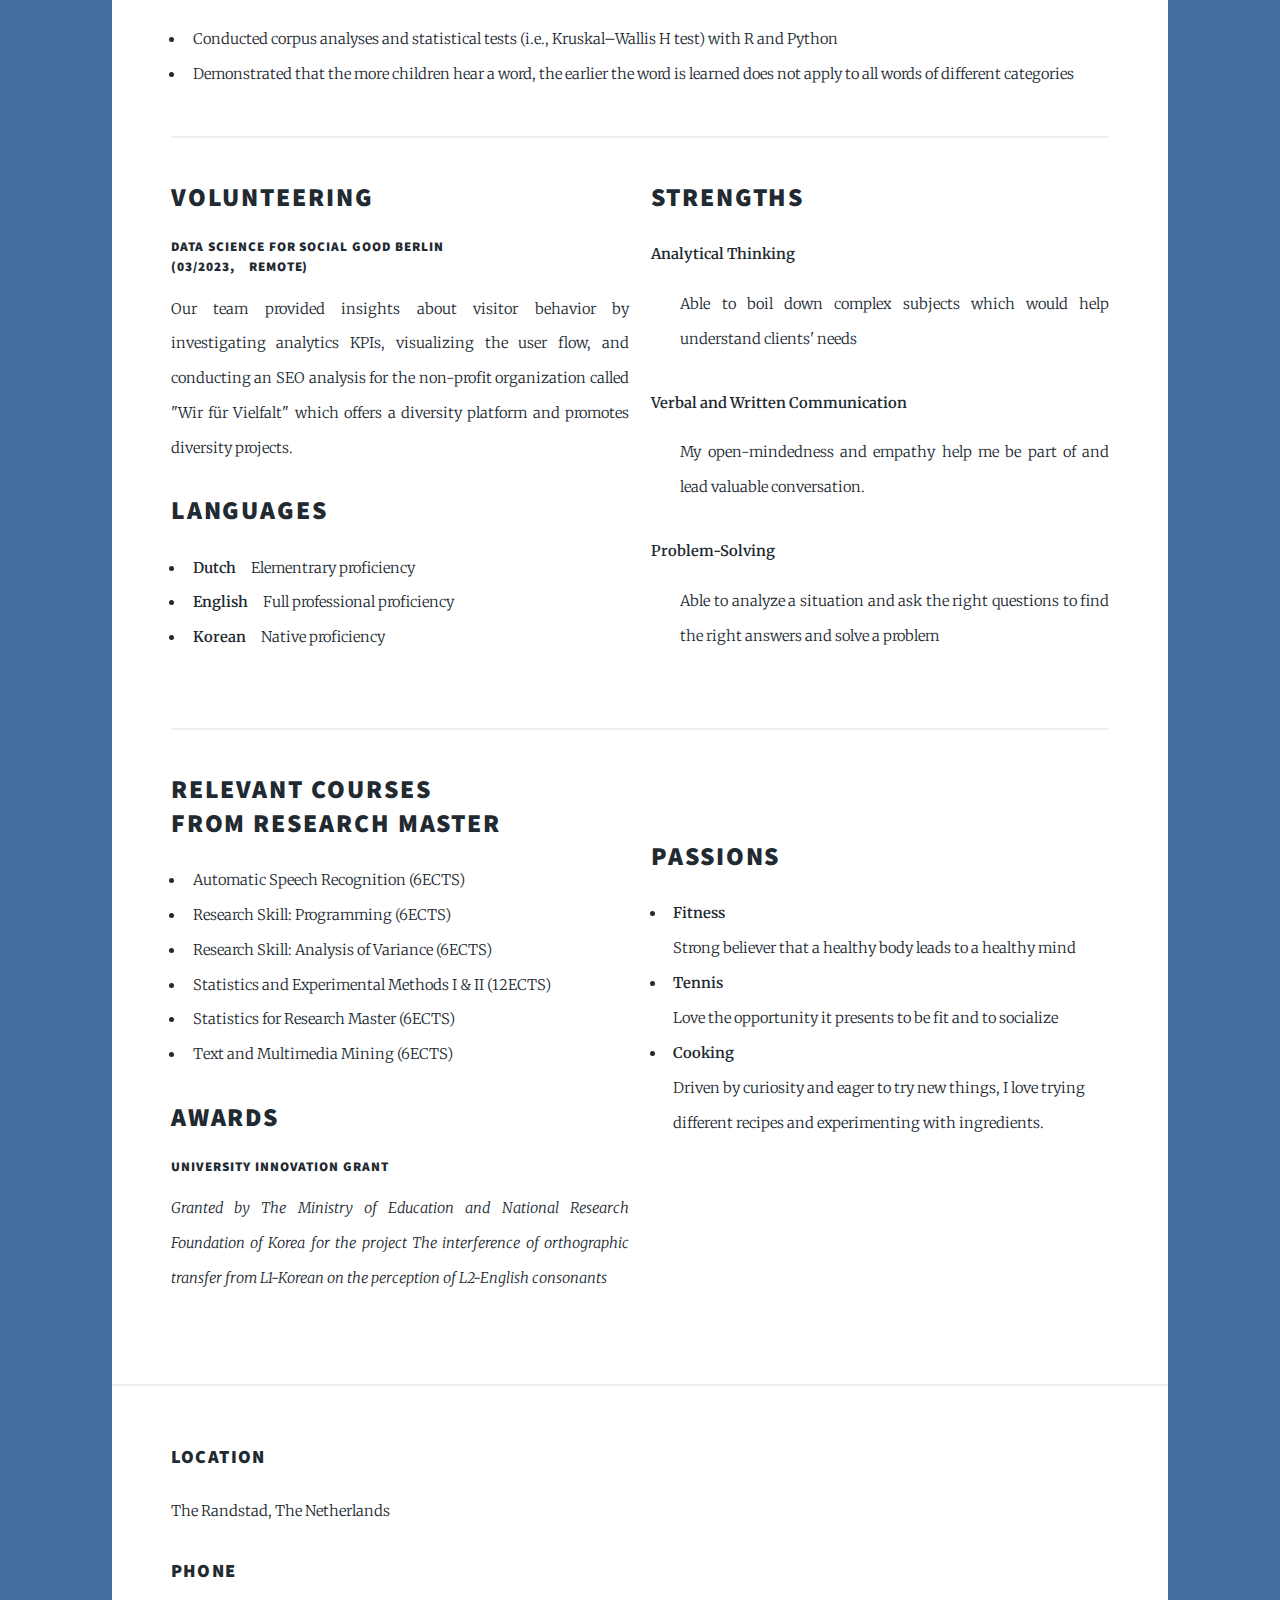
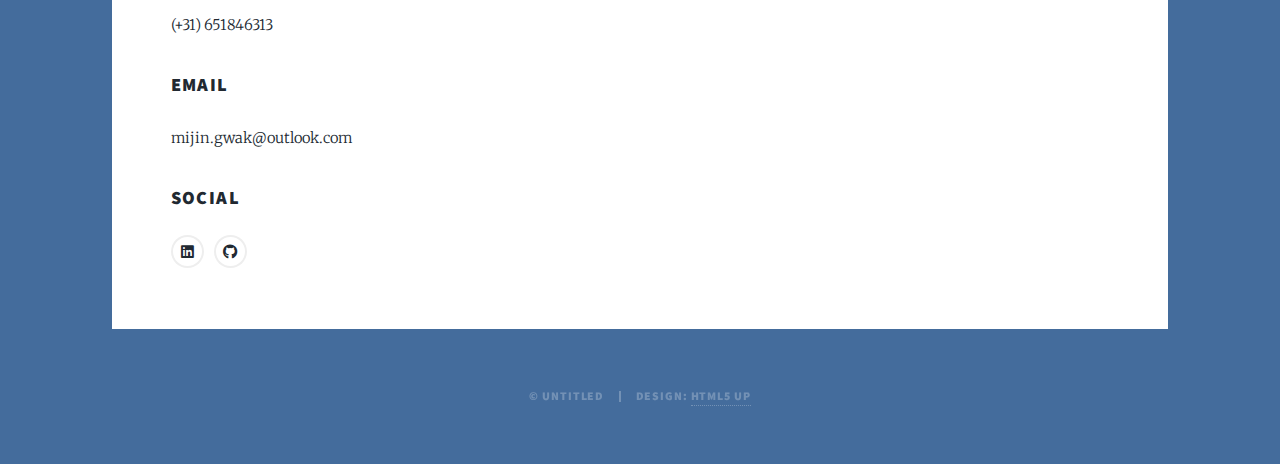
==== commit 7bc1fce6: "Update elements.html" ====
--- a/elements.html
+++ b/elements.html
@@ -19,7 +19,7 @@
 
 				<!-- Header -->
 					<header id="header">
-						<h1>Mijin Gwak's<br /> Portfolio</h1>
+						<a href="index.html" class="logo">Mijin's Portfolio</a>
 					</header>
 
 				<!-- Nav -->
@@ -30,8 +30,8 @@
 							<li class="active"><a href="elements.html">Curriculum Vitae</a></li>
 						</ul>
 						<ul class="icons">
-							<li><a href="https://www.linkedin.com/in/mijin-gwak/" class="icon brands alt fa-linkedin"><span class="label">linkedin</span></a></li>
-							<li><a href="https://github.com/mijin-gwak" class="icon brands fa-github"><span class="label">GitHub</span></a></li>
+							<li><a href="https://www.linkedin.com/in/mijin-gwak/" target="_blank" class="icon brands alt fa-linkedin"><span class="label">linkedin</span></a></li>
+							<li><a href="https://github.com/mijin-gwak" target="_blank" class="icon brands fa-github"><span class="label">GitHub</span></a></li>
 						</ul>
 					</nav>
 
--- a/assets/css/main.css
+++ b/assets/css/main.css
@@ -3101,119 +3101,119 @@
 
 /* Pagination */
 
-	.pagination {
-		display: -moz-inline-flex;
-		display: -webkit-inline-flex;
-		display: -ms-inline-flex;
-		display: inline-flex;
-		-moz-user-select: none;
-		-webkit-user-select: none;
-		-ms-user-select: none;
-		user-select: none;
-		cursor: default;
-		list-style: none;
-		margin: 0 0 2rem 2px;
-		padding: 0;
-	}
+.pagination {
+	display: -moz-inline-flex;
+	display: -webkit-inline-flex;
+	display: -ms-inline-flex;
+	display: inline-flex;
+	-moz-user-select: none;
+	-webkit-user-select: none;
+	-ms-user-select: none;
+	user-select: none;
+	cursor: default;
+	list-style: none;
+	margin: 0 0 2rem 2px;
+	padding: 0;
+}
+
+	.pagination a, .pagination span {
+		-moz-transition: background-color 0.2s ease-in-out, border-color 0.2s ease-in-out, box-shadow 0.2s ease-in-out, color 0.2s ease-in-out;
+		-webkit-transition: background-color 0.2s ease-in-out, border-color 0.2s ease-in-out, box-shadow 0.2s ease-in-out, color 0.2s ease-in-out;
+		-ms-transition: background-color 0.2s ease-in-out, border-color 0.2s ease-in-out, box-shadow 0.2s ease-in-out, color 0.2s ease-in-out;
+		transition: background-color 0.2s ease-in-out, border-color 0.2s ease-in-out, box-shadow 0.2s ease-in-out, color 0.2s ease-in-out;
+		border: solid 2px;
+		display: inline-block;
+		font-family: "Source Sans Pro", Helvetica, sans-serif;
+		font-size: 0.8rem;
+		font-weight: 900;
+		height: 3rem;
+		letter-spacing: 0.075em;
+		line-height: calc(3rem - 4px);
+		margin-left: -2px;
+		min-width: 3rem;
+		position: relative;
+		text-align: center;
+		text-decoration: none;
+		text-transform: uppercase;
+	}
+
+	.pagination .next, .pagination .previous {
+		text-decoration: none;
+		padding: 0 1.75rem;
+	}
+
+		.pagination .next:before, .pagination .previous:before {
+			-moz-osx-font-smoothing: grayscale;
+			-webkit-font-smoothing: antialiased;
+			display: inline-block;
+			font-style: normal;
+			font-variant: normal;
+			text-rendering: auto;
+			line-height: 1;
+			text-transform: none !important;
+			font-family: 'Font Awesome 5 Free';
+			font-weight: 900;
+		}
+
+		.pagination .next:before, .pagination .previous:before {
+			display: inline-block;
+			color: inherit !important;
+			line-height: inherit;
+		}
+
+	.pagination .previous:before {
+		content: '\f104';
+		margin-right: 0.9375em;
+	}
+
+	.pagination .next:before {
+		content: '\f105';
+		float: right;
+		margin-left: 0.9375em;
+	}
+
+	@media screen and (max-width: 980px) {
 
 		.pagination a, .pagination span {
-			-moz-transition: background-color 0.2s ease-in-out, border-color 0.2s ease-in-out, box-shadow 0.2s ease-in-out, color 0.2s ease-in-out;
-			-webkit-transition: background-color 0.2s ease-in-out, border-color 0.2s ease-in-out, box-shadow 0.2s ease-in-out, color 0.2s ease-in-out;
-			-ms-transition: background-color 0.2s ease-in-out, border-color 0.2s ease-in-out, box-shadow 0.2s ease-in-out, color 0.2s ease-in-out;
-			transition: background-color 0.2s ease-in-out, border-color 0.2s ease-in-out, box-shadow 0.2s ease-in-out, color 0.2s ease-in-out;
-			border: solid 2px;
-			display: inline-block;
-			font-family: "Source Sans Pro", Helvetica, sans-serif;
-			font-size: 0.8rem;
-			font-weight: 900;
-			height: 3rem;
-			letter-spacing: 0.075em;
-			line-height: calc(3rem - 4px);
-			margin-left: -2px;
-			min-width: 3rem;
-			position: relative;
-			text-align: center;
-			text-decoration: none;
-			text-transform: uppercase;
-		}
-
-		.pagination .next, .pagination .previous {
-			text-decoration: none;
-			padding: 0 1.75rem;
-		}
-
-			.pagination .next:before, .pagination .previous:before {
-				-moz-osx-font-smoothing: grayscale;
-				-webkit-font-smoothing: antialiased;
-				display: inline-block;
-				font-style: normal;
-				font-variant: normal;
-				text-rendering: auto;
-				line-height: 1;
-				text-transform: none !important;
-				font-family: 'Font Awesome 5 Free';
-				font-weight: 900;
-			}
-
-			.pagination .next:before, .pagination .previous:before {
-				display: inline-block;
-				color: inherit !important;
-				line-height: inherit;
-			}
-
-		.pagination .previous:before {
-			content: '\f104';
-			margin-right: 0.9375em;
-		}
-
-		.pagination .next:before {
-			content: '\f105';
-			float: right;
-			margin-left: 0.9375em;
-		}
-
-		@media screen and (max-width: 980px) {
-
-			.pagination a, .pagination span {
-				font-size: 0.9rem;
-			}
-
-		}
-
-		@media screen and (max-width: 480px) {
-
-			.pagination .page, .pagination .extra {
-				display: none;
-			}
-
-		}
-
-	.pagination a, .pagination span {
-		border-color: #eeeeee;
-	}
-
-	.pagination a {
-		color: #212931 !important;
-	}
-
-		.pagination a:hover {
-			color: #4e7cb7 !important;
-			border-color: #4e7cb7;
-			z-index: 1;
-		}
-
-			.pagination a:hover + a,
-			.pagination a:hover + span {
-				border-left-color: #4e7cb7;
-			}
-
-		.pagination a.active {
-			background-color: #eeeeee;
-		}
-
-	.pagination span {
-		color: #eeeeee;
-	}
+			font-size: 0.9rem;
+		}
+
+	}
+
+	@media screen and (max-width: 480px) {
+
+		.pagination .page, .pagination .extra {
+			display: none;
+		}
+
+	}
+
+.pagination a, .pagination span {
+	border-color: #eeeeee;
+}
+
+.pagination a {
+	color: #212931 !important;
+}
+
+	.pagination a:hover {
+		color: #4e7cb7 !important;
+		border-color: #4e7cb7;
+		z-index: 1;
+	}
+
+		.pagination a:hover + a,
+		.pagination a:hover + span {
+			border-left-color: #4e7cb7;
+		}
+
+	.pagination a.active {
+		background-color: #eeeeee;
+	}
+
+.pagination span {
+	color: #eeeeee;
+}
 
 /* Wrapper */
 
@@ -4686,4 +4686,4 @@
 			visibility: visible;
 		}
 
-	}+	}
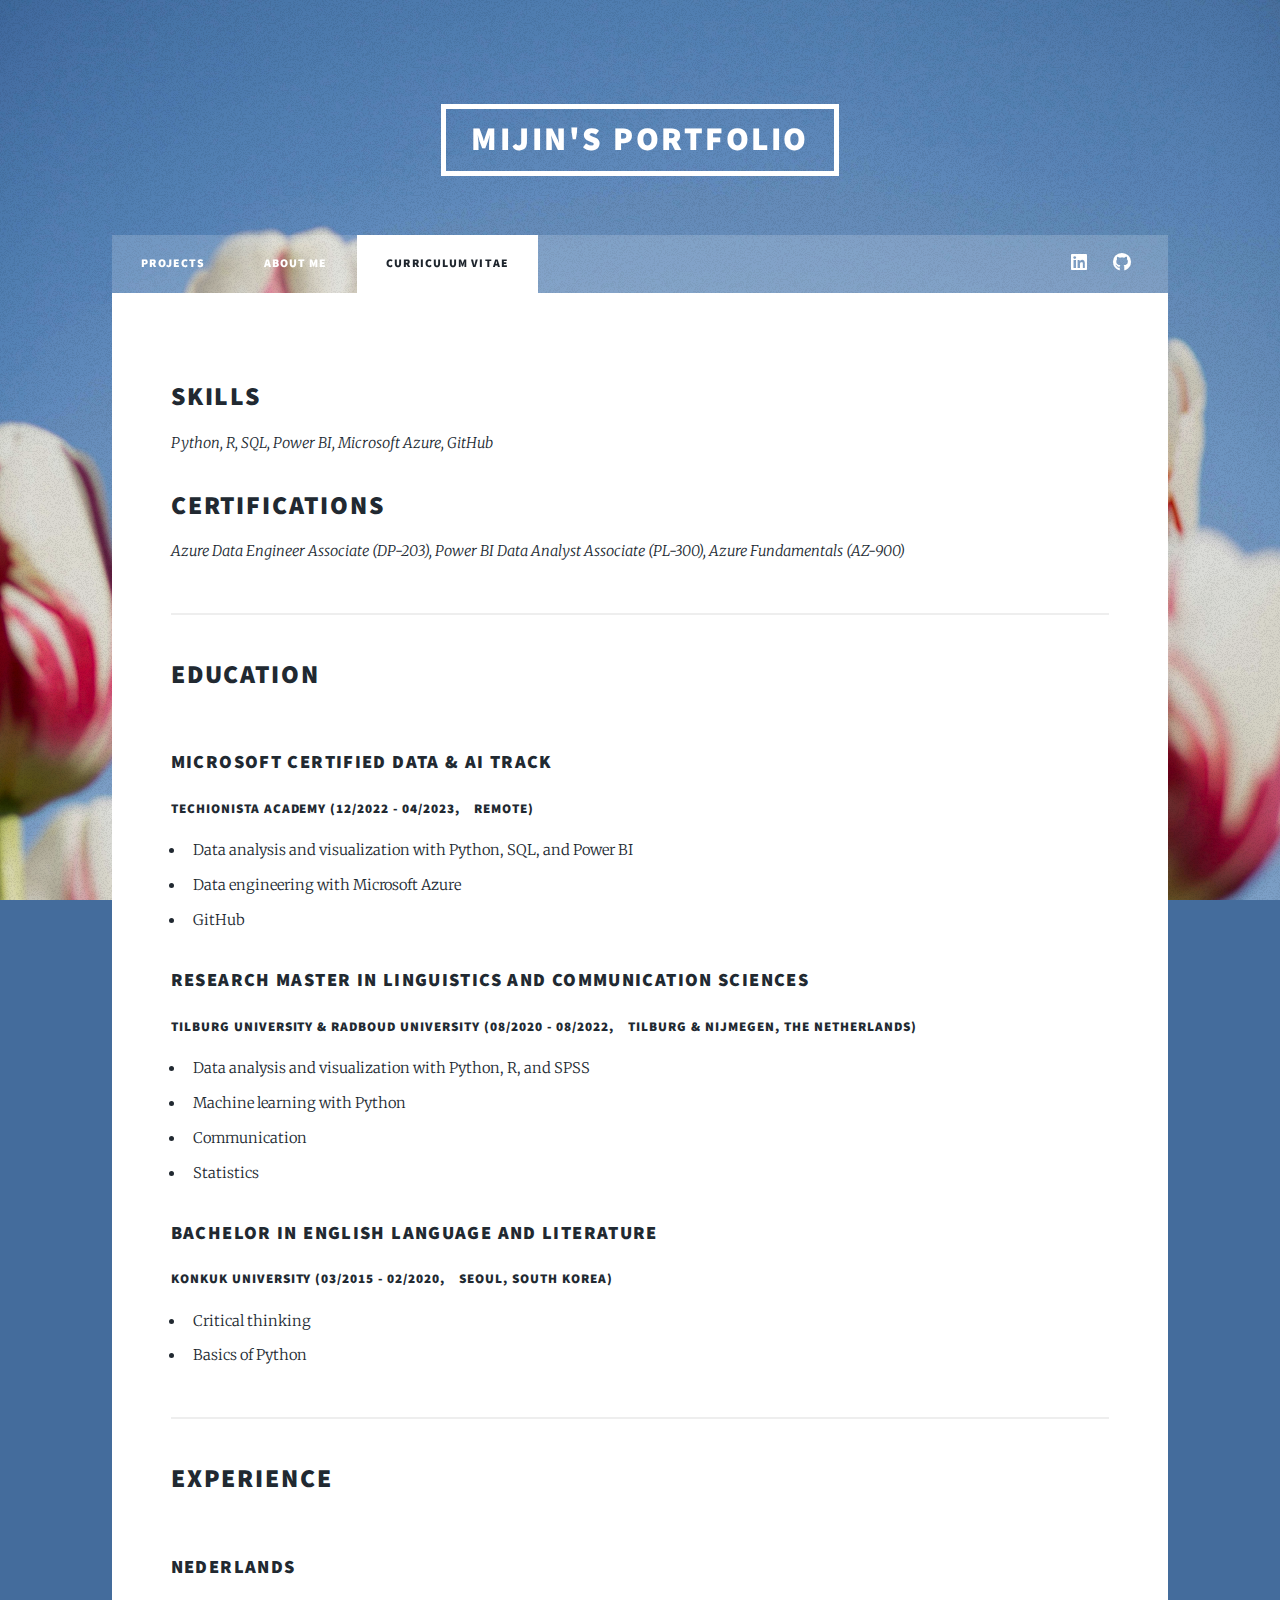
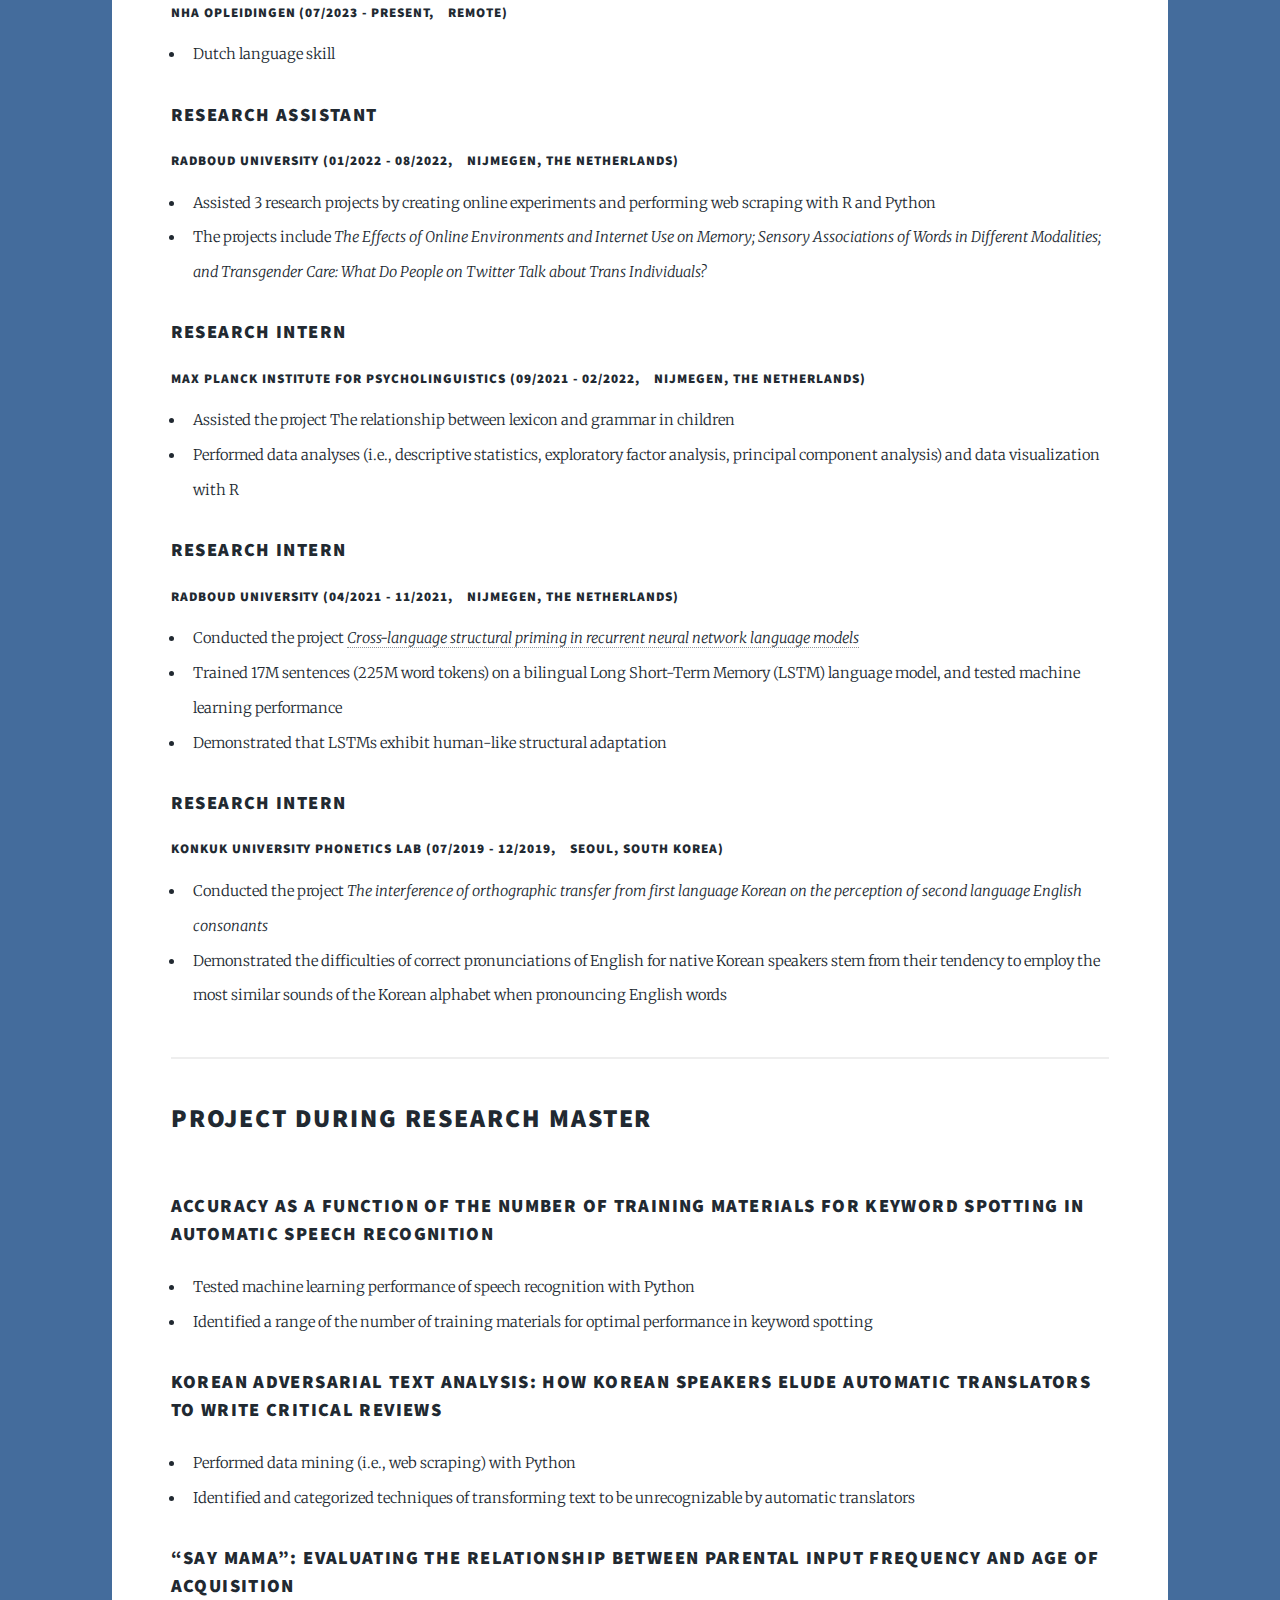
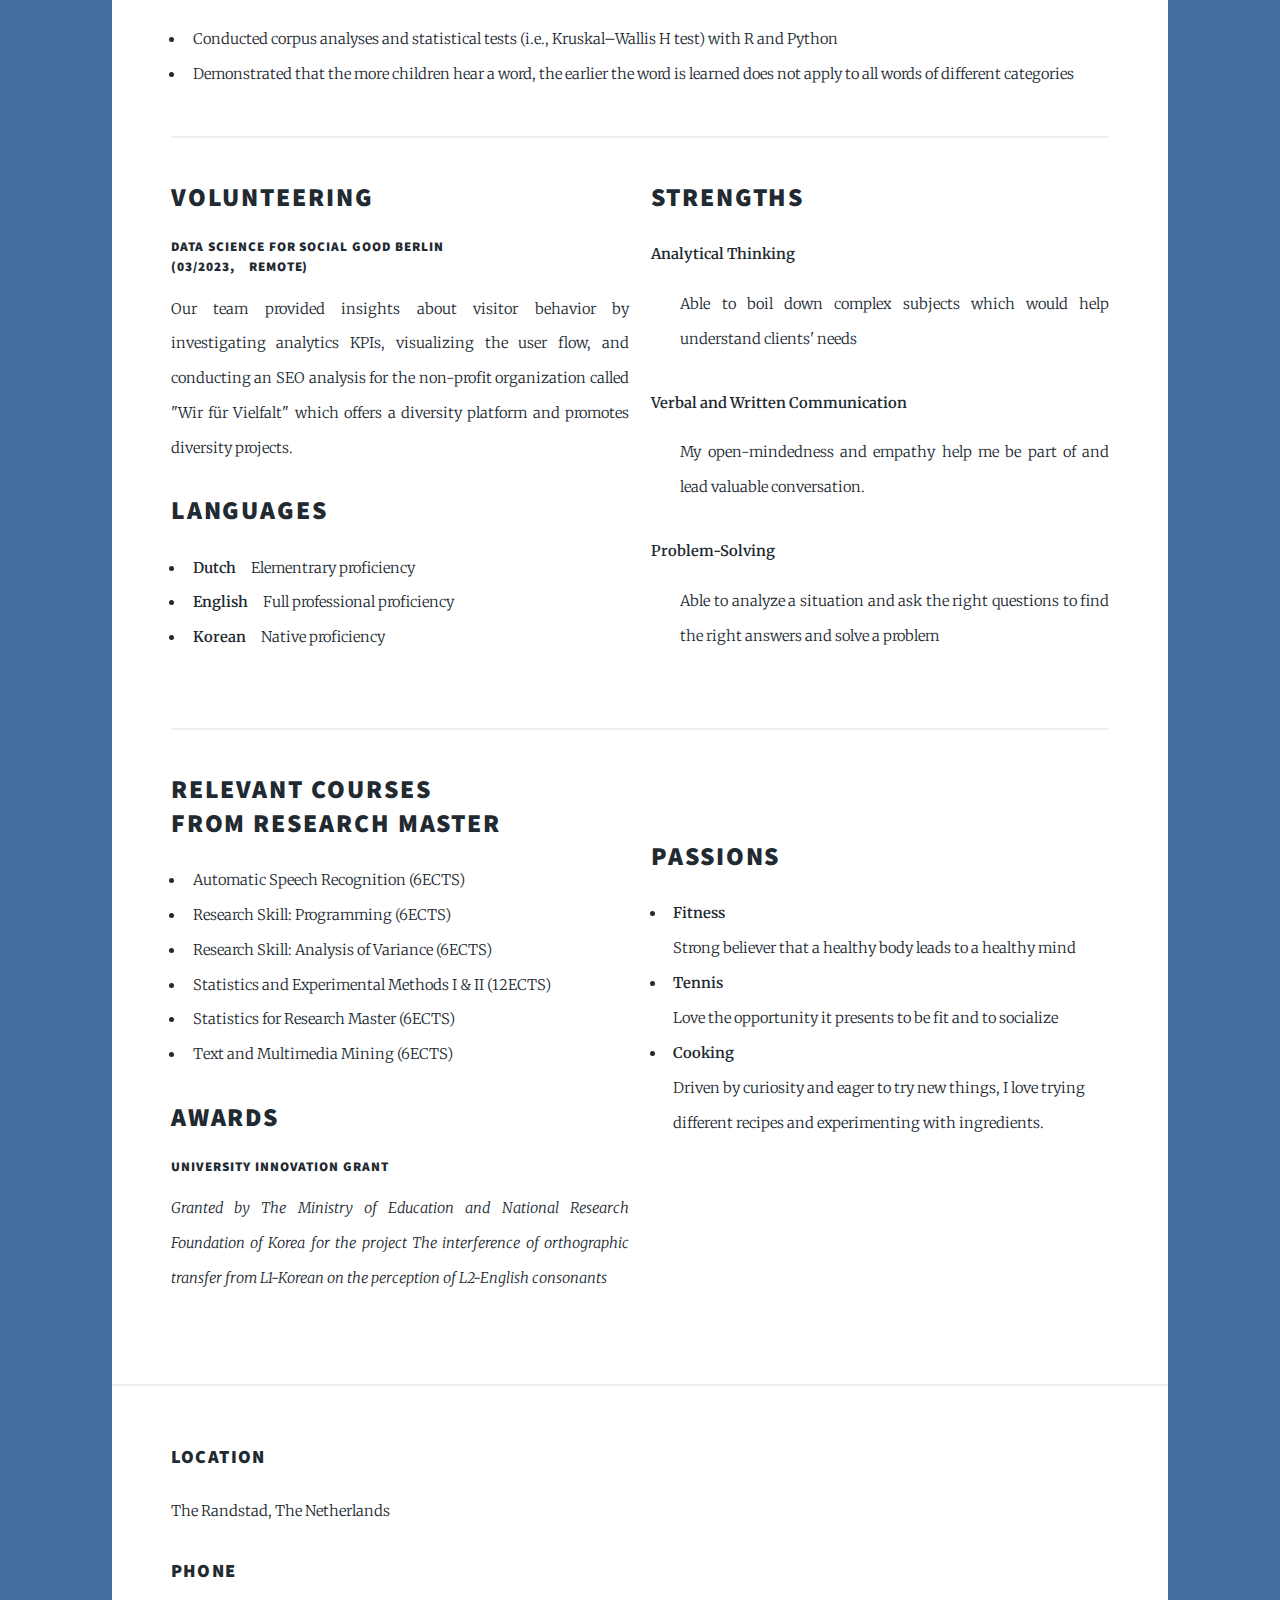
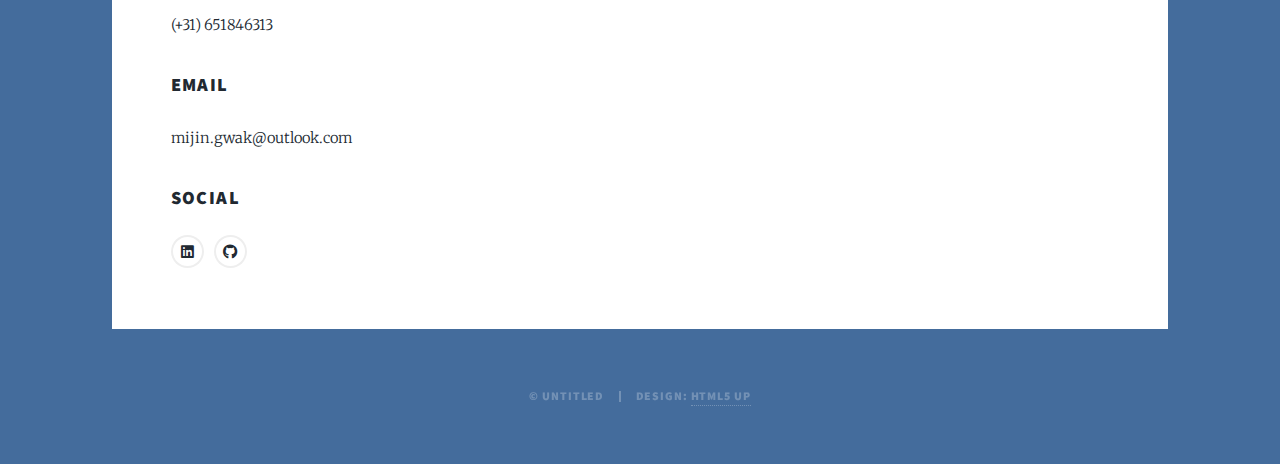
==== commit 39ffb5e3: "Update elements.html" ====
--- a/elements.html
+++ b/elements.html
@@ -75,7 +75,7 @@
 									</ul>
 
 									<h3>Bachelor in English Language and Literature</h3>
-									<h5>Konkuk University (08/2020 - 08/2022,&emsp;Seoul, South Korea)</h5>
+									<h5>Konkuk University (03/2015 - 02/2020,&emsp;Seoul, South Korea)</h5>
 									<ul>
 										<li>Critical thinking</li>
 										<li>Basics of Python</li>
--- a/assets/css/main.css
+++ b/assets/css/main.css
@@ -3273,10 +3273,10 @@
 			opacity: 1;
 		}
 
-		@media screen and (orientation: portrait) {
+		@media screen and (max-width: 768px) {
 
 			#wrapper > .bg {
-				background-size: auto,								auto,														auto 175%;
+				background-size: cover;
 			}
 
 		}
